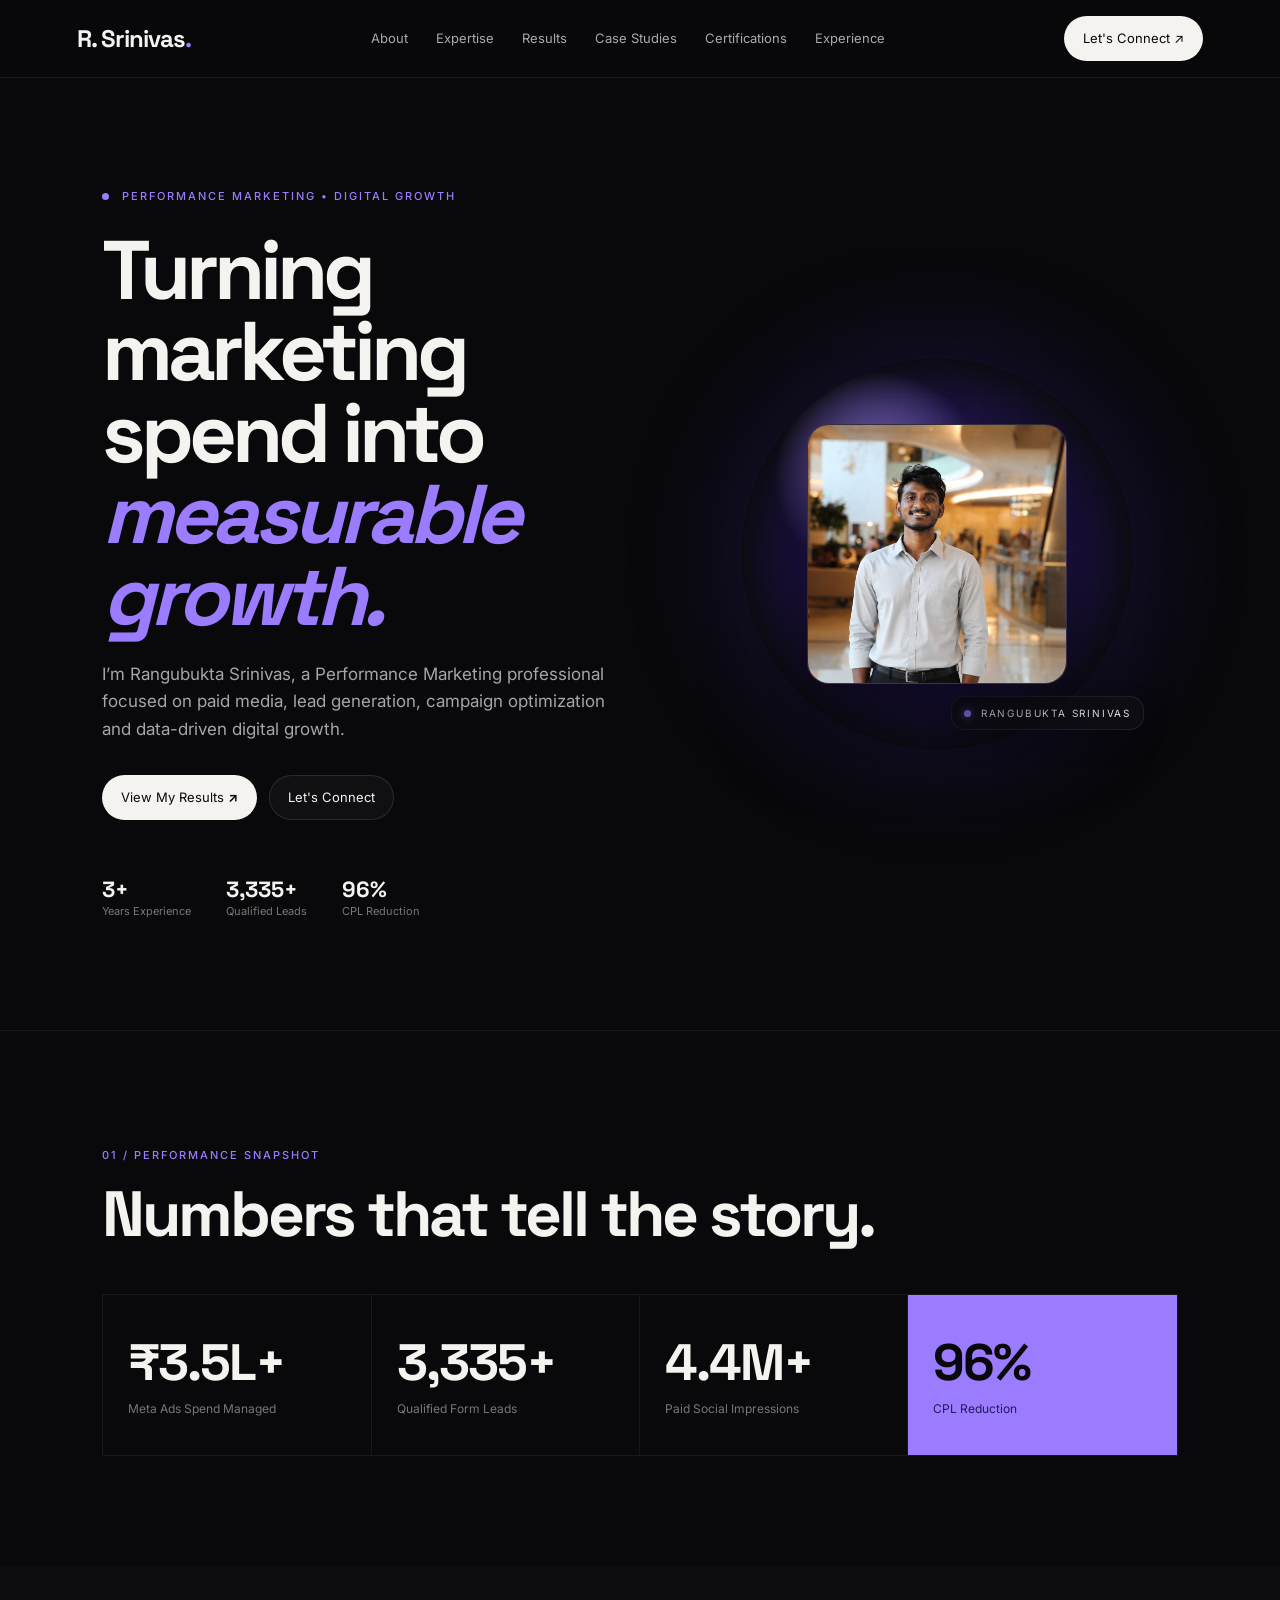
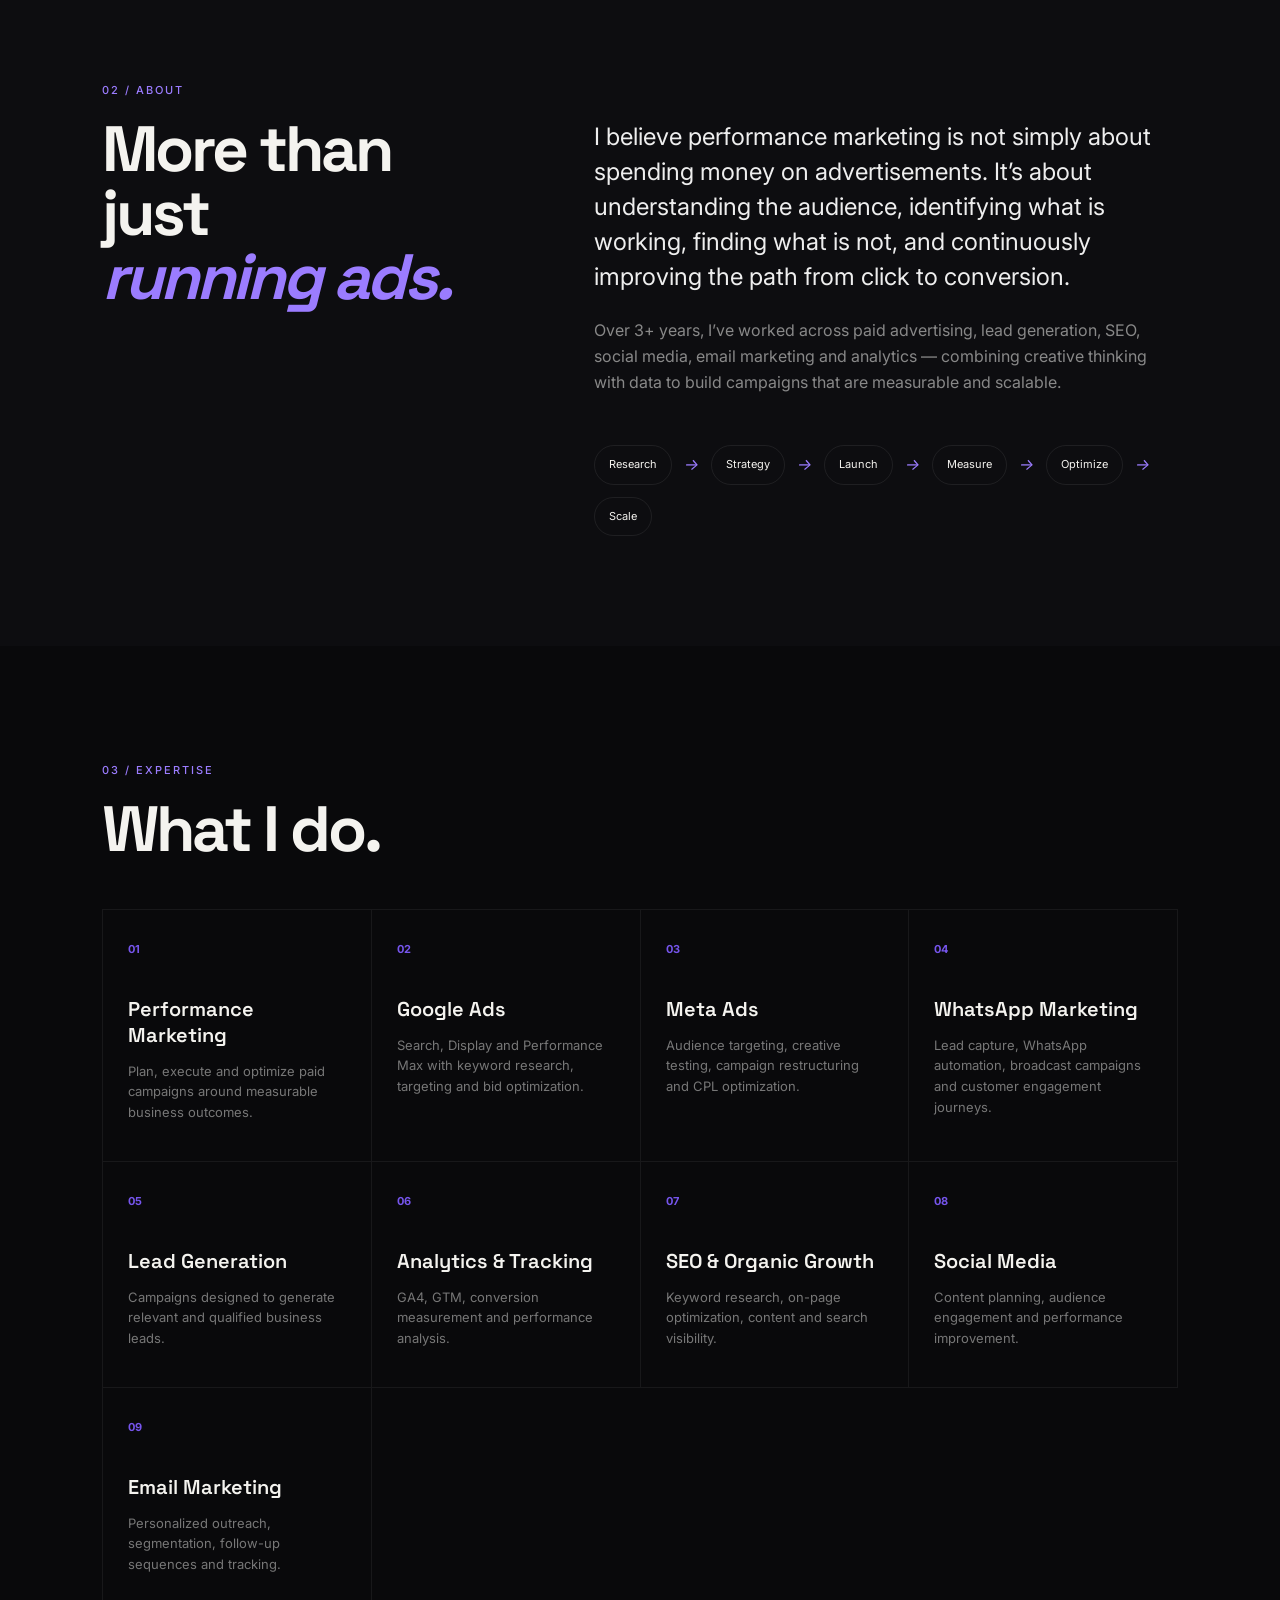
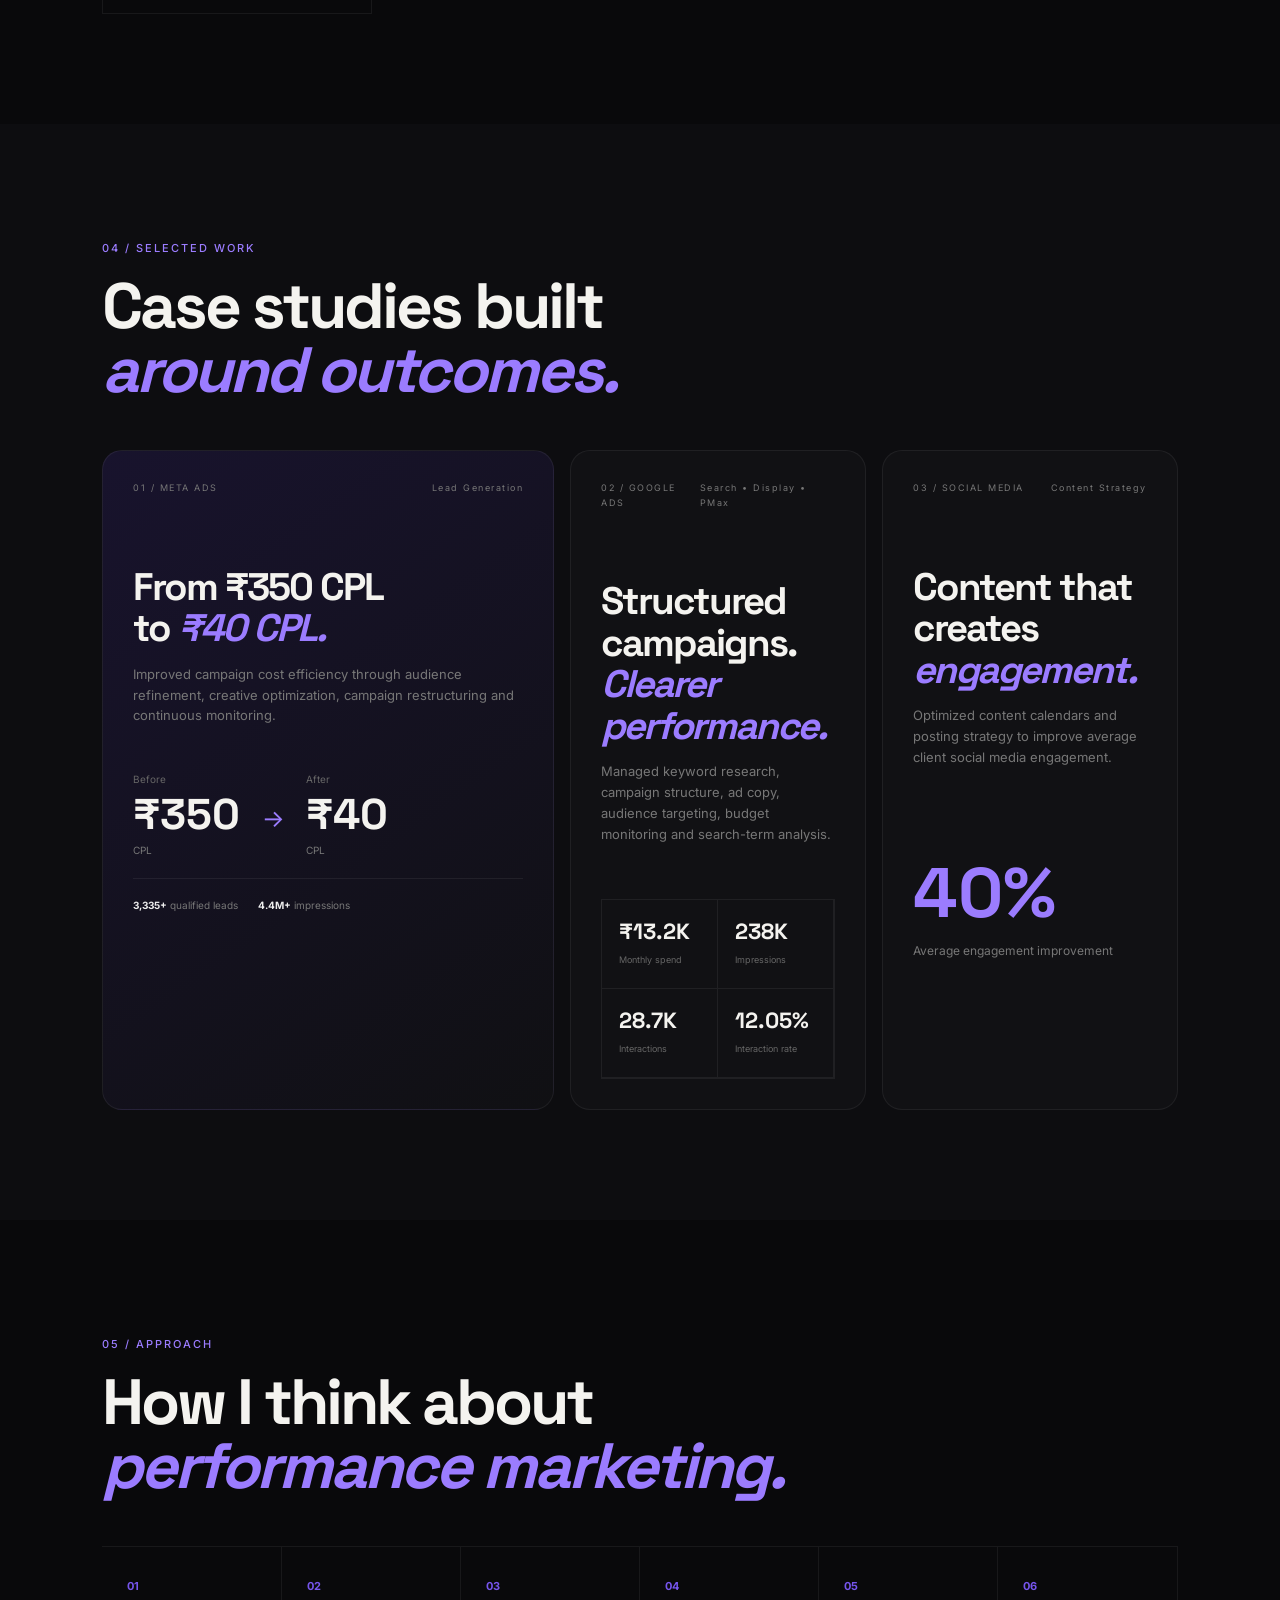
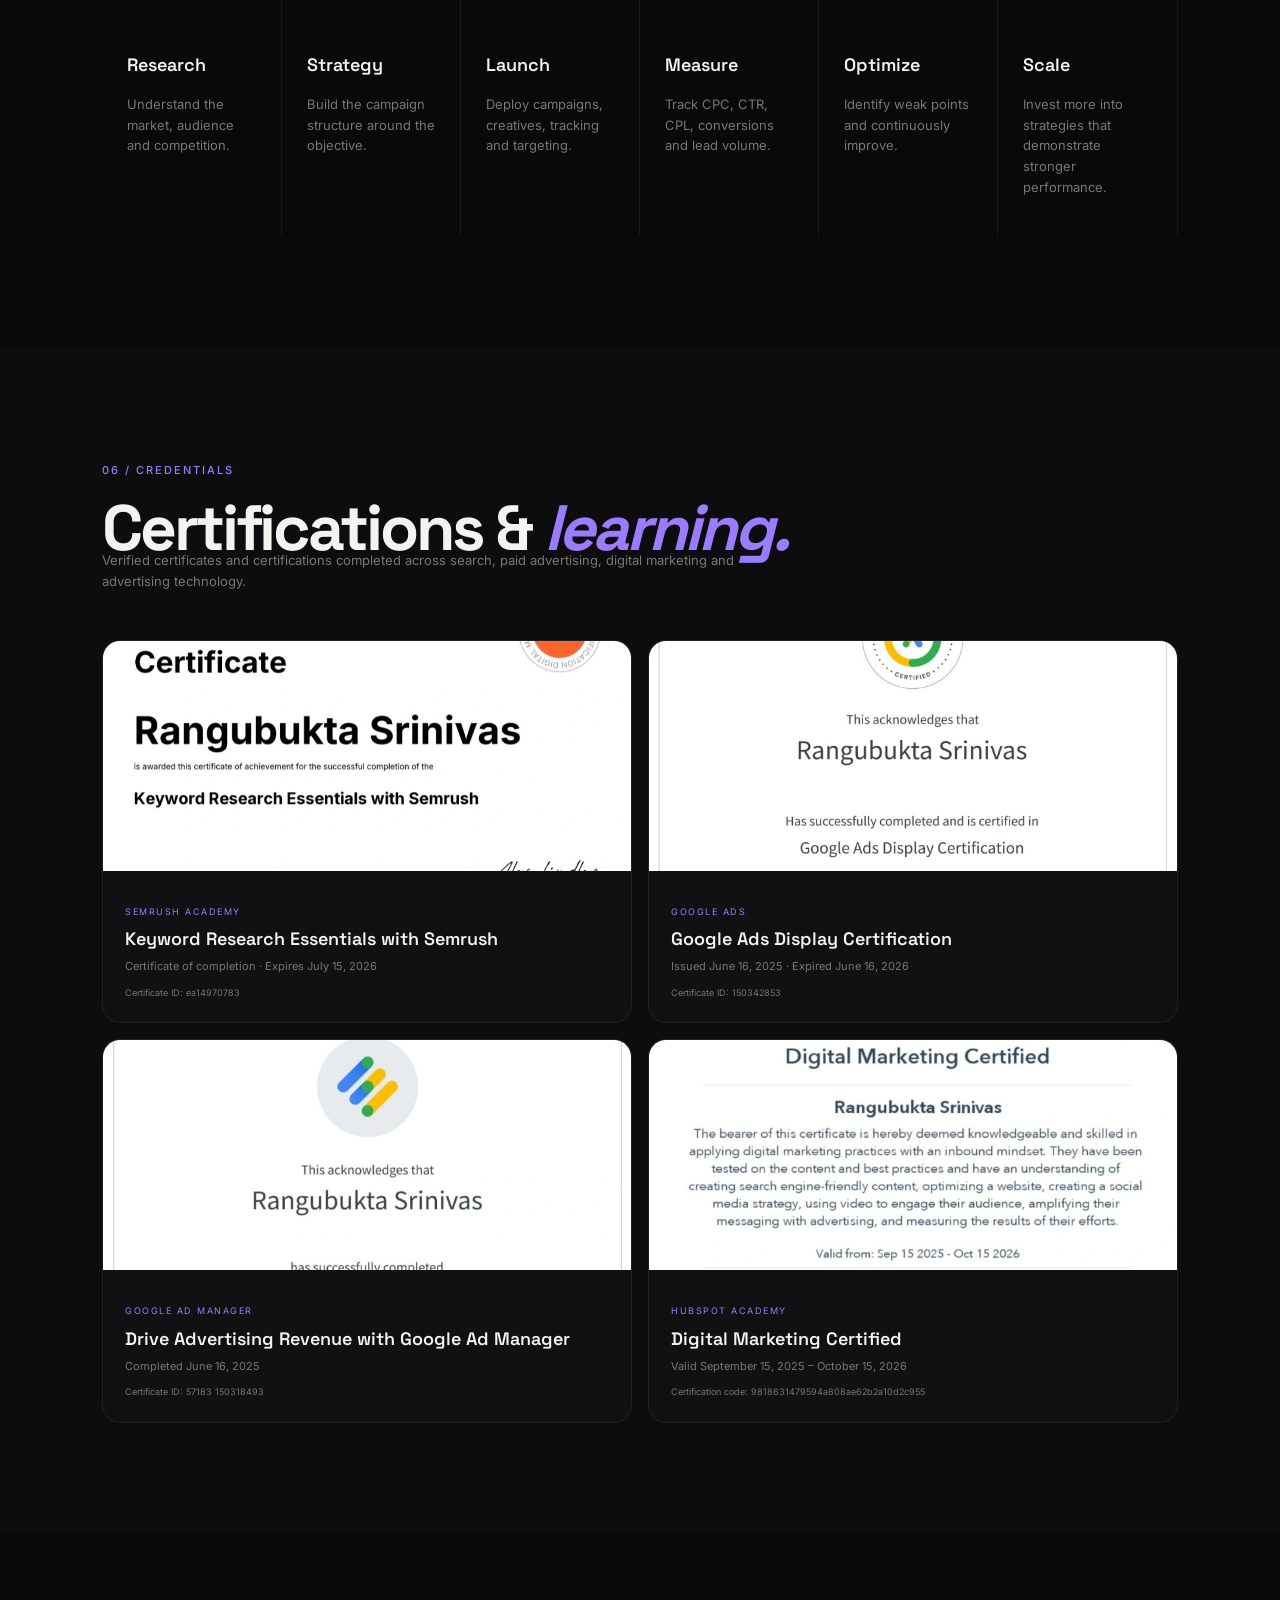
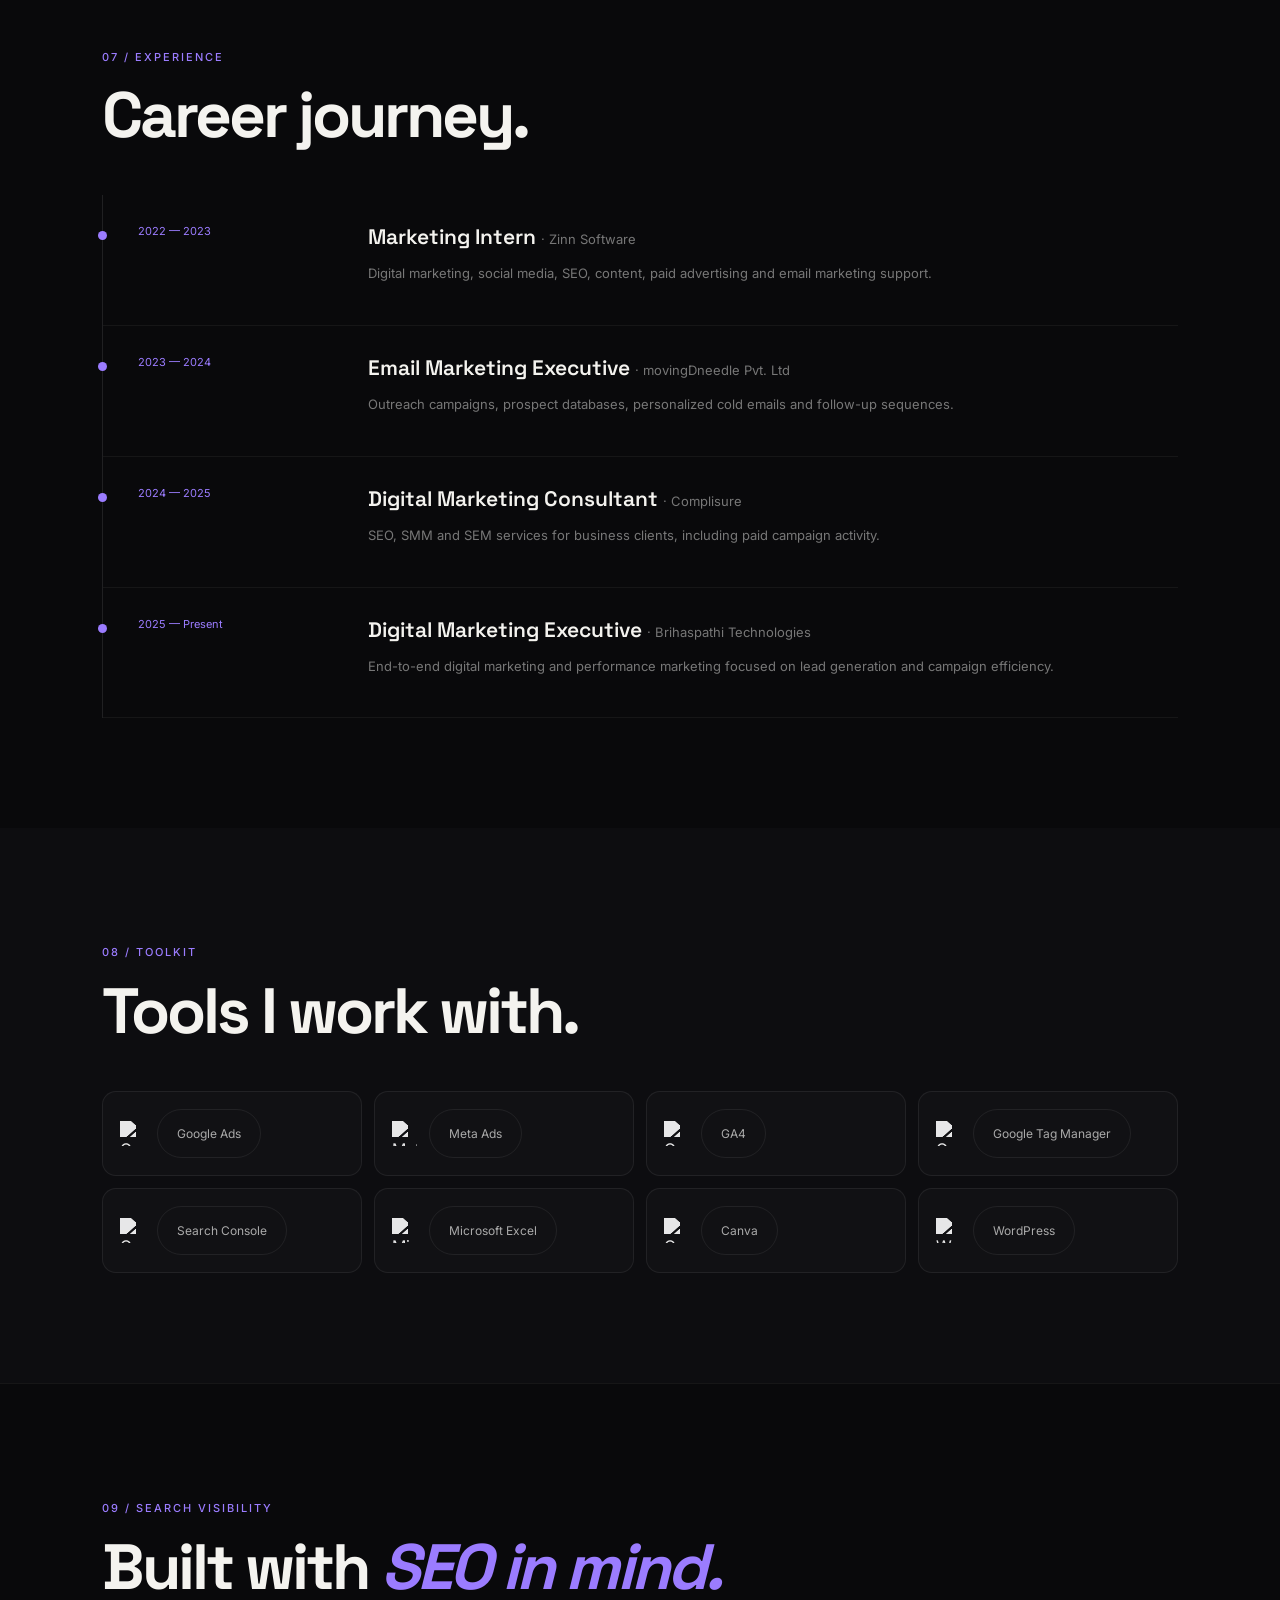
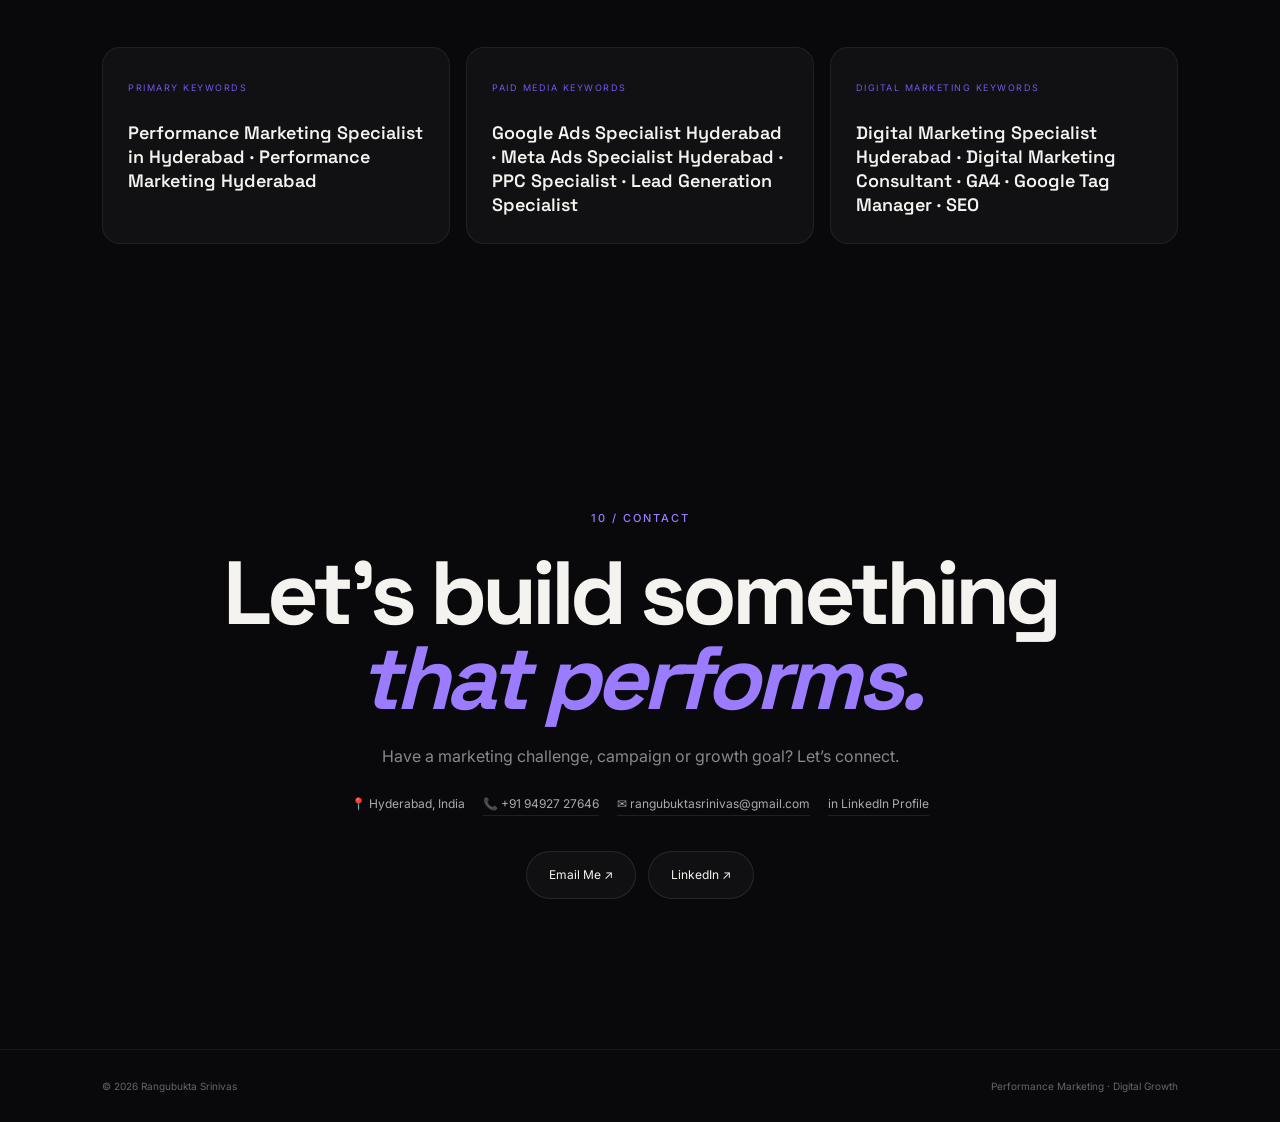
==== index.html @ 6af71709 "Add performance marketing portfolio" ====
<!DOCTYPE html>
<html lang="en">
<head>
<meta charset="UTF-8">
<meta name="viewport" content="width=device-width, initial-scale=1.0">
<title>Rangubukta Srinivas | Performance Marketing Specialist in Hyderabad</title>
<meta name="description" content="Rangubukta Srinivas is a Performance Marketing Specialist in Hyderabad with 3+ years of experience in Google Ads, Meta Ads, lead generation, PPC, campaign optimization, GA4, SEO and digital marketing.">
<meta name="keywords" content="Performance Marketing Specialist Hyderabad, Performance Marketing Hyderabad, Google Ads Specialist Hyderabad, Meta Ads Specialist Hyderabad, PPC Specialist Hyderabad, Digital Marketing Specialist Hyderabad, Lead Generation Specialist, Google Ads, Meta Ads, Performance Max, GA4, Google Tag Manager, SEO, Digital Marketing Consultant Hyderabad">
<meta name="author" content="Rangubukta Srinivas">
<meta name="robots" content="index, follow, max-image-preview:large">
<link rel="canonical" href="/">
<meta property="og:type" content="website">
<meta property="og:title" content="Rangubukta Srinivas | Performance Marketing Specialist">
<meta property="og:description" content="Performance Marketing portfolio focused on Google Ads, Meta Ads, lead generation, campaign optimization and measurable digital growth.">
<meta property="og:image" content="assets/profile.jpg">
<meta property="og:url" content="/">
<meta property="og:site_name" content="Rangubukta Srinivas">
<meta name="twitter:card" content="summary_large_image">
<meta name="twitter:title" content="Rangubukta Srinivas | Performance Marketing Specialist">
<meta name="twitter:description" content="Google Ads, Meta Ads, lead generation, PPC optimization and data-driven digital growth.">
<meta name="twitter:image" content="assets/profile.jpg">
<meta name="theme-color" content="#09090b">
<link rel="preconnect" href="https://fonts.googleapis.com">
<link rel="preconnect" href="https://fonts.gstatic.com" crossorigin>
<link href="https://fonts.googleapis.com/css2?family=Inter:wght@400;500;600;700;800&family=Space+Grotesk:wght@500;600;700&display=swap" rel="stylesheet">
<link rel="stylesheet" href="style.css">
<script type="application/ld+json">
{
  "@context":"https://schema.org",
  "@graph":[
    {
      "@type":"Person",
      "@id":"#person",
      "name":"Rangubukta Srinivas",
      "jobTitle":"Performance Marketing Specialist",
      "description":"Performance Marketing professional specializing in Google Ads, Meta Ads, paid media, lead generation, campaign optimization, analytics, SEO, social media and email marketing.",
      "image":"assets/profile.jpg",
      "email":"mailto:rangubuktasrinivas@gmail.com",
      "telephone":"+91-9492727646",
      "address":{
        "@type":"PostalAddress",
        "addressLocality":"Hyderabad",
        "addressRegion":"Telangana",
        "addressCountry":"IN"
      },
      "url":"/",
      "sameAs":["https://www.linkedin.com/in/srinivas-rangubukta-4a412b27b/"],
      "knowsAbout":[
        "Performance Marketing","Google Ads","Meta Ads","Paid Media","Lead Generation",
        "PPC","Campaign Optimization","Google Search Ads","Display Advertising",
        "Performance Max","Audience Targeting","Creative Testing","CPL Optimization",
        "Conversion Tracking","GA4","Google Tag Manager","SEO",
        "Social Media Marketing","Email Marketing","Digital Marketing"
      ],
      "hasCredential":[
        {
          "@type":"EducationalOccupationalCredential",
          "name":"Keyword Research Essentials with Semrush",
          "credentialCategory":"Certificate",
          "recognizedBy":{"@type":"Organization","name":"Semrush Academy"},
          "validThrough":"2026-07-15"
        },
        {
          "@type":"EducationalOccupationalCredential",
          "name":"Google Ads Display Certification",
          "credentialCategory":"Certification",
          "recognizedBy":{"@type":"Organization","name":"Google Ads"},
          "dateCreated":"2025-06-16",
          "validThrough":"2026-06-16"
        },
        {
          "@type":"EducationalOccupationalCredential",
          "name":"Drive Advertising Revenue with Google Ad Manager",
          "credentialCategory":"Certificate",
          "recognizedBy":{"@type":"Organization","name":"Google Ad Manager"},
          "dateCreated":"2025-06-16"
        },
        {
          "@type":"EducationalOccupationalCredential",
          "name":"Digital Marketing Certified",
          "credentialCategory":"Certification",
          "recognizedBy":{"@type":"Organization","name":"HubSpot Academy"},
          "validFrom":"2025-09-15",
          "validThrough":"2026-10-15"
        }
      ]
    },
    {
      "@type":"WebSite",
      "@id":"#website",
      "name":"Rangubukta Srinivas Portfolio",
      "url":"/",
      "about":{"@id":"#person"}
    },
    {
      "@type":"WebPage",
      "@id":"#webpage",
      "name":"Rangubukta Srinivas | Performance Marketing Specialist in Hyderabad",
      "url":"/",
      "about":{"@id":"#person"},
      "isPartOf":{"@id":"#website"},
      "description":"Portfolio of Rangubukta Srinivas, a Performance Marketing Specialist in Hyderabad."
    }
  ]
}
</script>
</head>
<body>
<header class="nav"><a class="logo" href="#home">R. Srinivas<span>.</span></a><nav><a href="#about">About</a><a href="#expertise">Expertise</a><a href="#results">Results</a><a href="#work">Case Studies</a><a href="#certifications">Certifications</a><a href="#experience">Experience</a></nav><a class="nav-cta" href="#contact">Let's Connect ↗</a><button class="menu" aria-label="Open menu">☰</button></header>
<main id="home">
<section class="hero section"><div class="hero-copy"><div class="eyebrow"><span></span> PERFORMANCE MARKETING • DIGITAL GROWTH</div><h1>Turning marketing spend into <em>measurable growth.</em></h1><p>I’m Rangubukta Srinivas, a Performance Marketing professional focused on paid media, lead generation, campaign optimization and data-driven digital growth.</p><div class="actions"><a class="btn primary" href="#results">View My Results <b>↗</b></a><a class="btn ghost" href="#contact">Let's Connect</a></div><div class="mini-proof"><div><strong>3+</strong><span>Years Experience</span></div><div><strong>3,335+</strong><span>Qualified Leads</span></div><div><strong>96%</strong><span>CPL Reduction</span></div></div></div><div class="hero-visual"><div class="orb"></div><div class="photo-wrap"><img src="assets/profile.jpg" alt="Rangubukta Srinivas, Performance Marketing Specialist in Hyderabad" onerror="this.style.display='none';document.querySelector('.photo-fallback').style.display='grid'"><div class="photo-fallback">RS</div></div><div class="hero-name">Rangubukta Srinivas</div><div class="grid-art"></div></div></section>
<section id="results" class="stats section"><div class="section-head"><span class="eyebrow">01 / PERFORMANCE SNAPSHOT</span><h2>Numbers that tell the story.</h2></div><div class="stats-grid"><article><strong>₹3.5L+</strong><span>Meta Ads Spend Managed</span></article><article><strong>3,335+</strong><span>Qualified Form Leads</span></article><article><strong>4.4M+</strong><span>Paid Social Impressions</span></article><article class="accent"><strong>96%</strong><span>CPL Reduction</span></article></div></section>
<section id="about" class="about section"><div class="section-head"><span class="eyebrow">02 / ABOUT</span><h2>More than just<br><em>running ads.</em></h2></div><div class="about-content"><p class="lead">I believe performance marketing is not simply about spending money on advertisements. It’s about understanding the audience, identifying what is working, finding what is not, and continuously improving the path from click to conversion.</p><p>Over 3+ years, I’ve worked across paid advertising, lead generation, SEO, social media, email marketing and analytics — combining creative thinking with data to build campaigns that are measurable and scalable.</p><div class="process"><span>Research</span><i>→</i><span>Strategy</span><i>→</i><span>Launch</span><i>→</i><span>Measure</span><i>→</i><span>Optimize</span><i>→</i><span>Scale</span></div></div></section>
<section id="expertise" class="expertise section"><div class="section-head"><span class="eyebrow">03 / EXPERTISE</span><h2>What I do.</h2></div><div class="services"><article><b>01</b><h3>Performance Marketing</h3><p>Plan, execute and optimize paid campaigns around measurable business outcomes.</p></article><article><b>02</b><h3>Google Ads</h3><p>Search, Display and Performance Max with keyword research, targeting and bid optimization.</p></article><article><b>03</b><h3>Meta Ads</h3><p>Audience targeting, creative testing, campaign restructuring and CPL optimization.</p></article><article><b>04</b><h3>WhatsApp Marketing</h3><p>Lead capture, WhatsApp automation, broadcast campaigns and customer engagement journeys.</p></article><article><b>05</b><h3>Lead Generation</h3><p>Campaigns designed to generate relevant and qualified business leads.</p></article><article><b>06</b><h3>Analytics & Tracking</h3><p>GA4, GTM, conversion measurement and performance analysis.</p></article><article><b>07</b><h3>SEO & Organic Growth</h3><p>Keyword research, on-page optimization, content and search visibility.</p></article><article><b>08</b><h3>Social Media</h3><p>Content planning, audience engagement and performance improvement.</p></article><article><b>09</b><h3>Email Marketing</h3><p>Personalized outreach, segmentation, follow-up sequences and tracking.</p></article></div></section>
<section id="work" class="work section"><div class="section-head"><span class="eyebrow">04 / SELECTED WORK</span><h2>Case studies built<br><em>around outcomes.</em></h2></div><div class="case-grid"><article class="case featured"><div class="case-top"><span>01 / META ADS</span><span>Lead Generation</span></div><h3>From ₹350 CPL<br>to <em>₹40 CPL.</em></h3><p>Improved campaign cost efficiency through audience refinement, creative optimization, campaign restructuring and continuous monitoring.</p><div class="before-after"><div><small>Before</small><strong>₹350</strong><span>CPL</span></div><div class="arrow">→</div><div><small>After</small><strong>₹40</strong><span>CPL</span></div></div><div class="case-metrics"><span><b>3,335+</b> qualified leads</span><span><b>4.4M+</b> impressions</span></div></article><article class="case"><div class="case-top"><span>02 / GOOGLE ADS</span><span>Search • Display • PMax</span></div><h3>Structured campaigns.<br><em>Clearer performance.</em></h3><p>Managed keyword research, campaign structure, ad copy, audience targeting, budget monitoring and search-term analysis.</p><div class="metric-list"><div><strong>₹13.2K</strong><span>Monthly spend</span></div><div><strong>238K</strong><span>Impressions</span></div><div><strong>28.7K</strong><span>Interactions</span></div><div><strong>12.05%</strong><span>Interaction rate</span></div></div></article><article class="case"><div class="case-top"><span>03 / SOCIAL MEDIA</span><span>Content Strategy</span></div><h3>Content that creates<br><em>engagement.</em></h3><p>Optimized content calendars and posting strategy to improve average client social media engagement.</p><div class="big-result"><strong>40%</strong><span>Average engagement improvement</span></div></article></div></section>
<section class="approach section"><div class="section-head"><span class="eyebrow">05 / APPROACH</span><h2>How I think about<br><em>performance marketing.</em></h2></div><div class="steps"><article><b>01</b><h3>Research</h3><p>Understand the market, audience and competition.</p></article><article><b>02</b><h3>Strategy</h3><p>Build the campaign structure around the objective.</p></article><article><b>03</b><h3>Launch</h3><p>Deploy campaigns, creatives, tracking and targeting.</p></article><article><b>04</b><h3>Measure</h3><p>Track CPC, CTR, CPL, conversions and lead volume.</p></article><article><b>05</b><h3>Optimize</h3><p>Identify weak points and continuously improve.</p></article><article><b>06</b><h3>Scale</h3><p>Invest more into strategies that demonstrate stronger performance.</p></article></div></section>
<section id="certifications" class="certifications section">
<div class="section-head">
<span class="eyebrow">06 / CREDENTIALS</span>
<h2>Certifications & <em>learning.</em></h2>
<p class="section-note">Verified certificates and certifications completed across search, paid advertising, digital marketing and advertising technology.</p>
</div>
<div class="cert-grid cert-gallery">
<article class="cert-card">
<img class="cert-image" src="assets/semrush-keyword-research.jpg" alt="Semrush Academy Certificate - Keyword Research Essentials with Semrush">
<div class="cert-body">
<span class="cert-brand">Semrush Academy</span>
<h3>Keyword Research Essentials with Semrush</h3>
<p>Certificate of completion · Expires July 15, 2026</p>
<span class="cert-id">Certificate ID: ea14970783</span>
</div>
</article>
<article class="cert-card">
<img class="cert-image" src="assets/google-ads-display.jpg" alt="Google Ads Display Certification certificate">
<div class="cert-body">
<span class="cert-brand">Google Ads</span>
<h3>Google Ads Display Certification</h3>
<p>Issued June 16, 2025 · Expired June 16, 2026</p>
<span class="cert-id">Certificate ID: 150342853</span>
</div>
</article>
<article class="cert-card">
<img class="cert-image" src="assets/google-ad-manager.jpg" alt="Google Ad Manager certificate - Drive Advertising Revenue">
<div class="cert-body">
<span class="cert-brand">Google Ad Manager</span>
<h3>Drive Advertising Revenue with Google Ad Manager</h3>
<p>Completed June 16, 2025</p>
<span class="cert-id">Certificate ID: 57183 150318493</span>
</div>
</article>
<article class="cert-card">
<img class="cert-image" src="assets/hubspot-digital-marketing.jpg" alt="HubSpot Academy Digital Marketing Certified certificate">
<div class="cert-body">
<span class="cert-brand">HubSpot Academy</span>
<h3>Digital Marketing Certified</h3>
<p>Valid September 15, 2025 – October 15, 2026</p>
<span class="cert-id">Certification code: 9818631479594a808ae62b2a10d2c955</span>
</div>
</article>
</div>
</section>
<section id="experience" class="experience section"><div class="section-head"><span class="eyebrow">07 / EXPERIENCE</span><h2>Career journey.</h2></div><div class="timeline"><article><span>2022 — 2023</span><div><h3>Marketing Intern <small>· Zinn Software</small></h3><p>Digital marketing, social media, SEO, content, paid advertising and email marketing support.</p></div></article><article><span>2023 — 2024</span><div><h3>Email Marketing Executive <small>· movingDneedle Pvt. Ltd</small></h3><p>Outreach campaigns, prospect databases, personalized cold emails and follow-up sequences.</p></div></article><article><span>2024 — 2025</span><div><h3>Digital Marketing Consultant <small>· Complisure</small></h3><p>SEO, SMM and SEM services for business clients, including paid campaign activity.</p></div></article><article><span>2025 — Present</span><div><h3>Digital Marketing Executive <small>· Brihaspathi Technologies</small></h3><p>End-to-end digital marketing and performance marketing focused on lead generation and campaign efficiency.</p></div></article></div></section>
<section class="tools section"><div class="section-head"><span class="eyebrow">08 / TOOLKIT</span><h2>Tools I work with.</h2></div><div class="tool-cloud"><div class="tool"><img src="https://cdn.simpleicons.org/googleads" alt="Google Ads logo"><span>Google Ads</span></div><div class="tool"><img src="https://cdn.simpleicons.org/meta" alt="Meta logo"><span>Meta Ads</span></div><div class="tool"><img src="https://cdn.simpleicons.org/googleanalytics" alt="Google Analytics logo"><span>GA4</span></div><div class="tool"><img src="https://cdn.simpleicons.org/googletagmanager" alt="Google Tag Manager logo"><span>Google Tag Manager</span></div><div class="tool"><img src="https://cdn.simpleicons.org/googlesearchconsole" alt="Google Search Console logo"><span>Search Console</span></div><div class="tool"><img src="https://cdn.simpleicons.org/microsoft" alt="Microsoft logo"><span>Microsoft Excel</span></div><div class="tool"><img src="https://cdn.simpleicons.org/canva" alt="Canva logo"><span>Canva</span></div><div class="tool"><img src="https://cdn.simpleicons.org/wordpress" alt="WordPress logo"><span>WordPress</span></div></div></section>
<section class="seo section">
<div class="section-head">
<span class="eyebrow">09 / SEARCH VISIBILITY</span>
<h2>Built with <em>SEO in mind.</em></h2>
</div>
<div class="seo-grid">
<article><span>PRIMARY KEYWORDS</span><h3>Performance Marketing Specialist in Hyderabad · Performance Marketing Hyderabad</h3></article>
<article><span>PAID MEDIA KEYWORDS</span><h3>Google Ads Specialist Hyderabad · Meta Ads Specialist Hyderabad · PPC Specialist · Lead Generation Specialist</h3></article>
<article><span>DIGITAL MARKETING KEYWORDS</span><h3>Digital Marketing Specialist Hyderabad · Digital Marketing Consultant · GA4 · Google Tag Manager · SEO</h3></article>
</div>
</section>
<section id="contact" class="contact section"><div class="contact-inner"><span class="eyebrow">10 / CONTACT</span><h2>Let's build something<br><em>that performs.</em></h2><p>Have a marketing challenge, campaign or growth goal? Let’s connect.</p><div class="contact-details"><span>📍 Hyderabad, India</span><a href="tel:+919492727646">📞 +91 94927 27646</a><a href="mailto:rangubuktasrinivas@gmail.com">✉ rangubuktasrinivas@gmail.com</a><a href="https://www.linkedin.com/in/srinivas-rangubukta-4a412b27b/" target="_blank" rel="noopener">in LinkedIn Profile</a></div><div class="contact-links"><a href="mailto:rangubuktasrinivas@gmail.com">Email Me ↗</a><a href="https://www.linkedin.com/in/srinivas-rangubukta-4a412b27b/" target="_blank" rel="noopener">LinkedIn ↗</a></div></div></section>
</main><footer><span>© 2026 Rangubukta Srinivas</span><span>Performance Marketing · Digital Growth</span></footer><script src="script.js"></script></body></html>
---- style.css ----
*{box-sizing:border-box}html{scroll-behavior:smooth}body{margin:0;background:#09090b;color:#f4f3ef;font-family:Inter,sans-serif;line-height:1.6}a{color:inherit;text-decoration:none}.nav{height:78px;display:flex;align-items:center;justify-content:space-between;padding:0 6vw;border-bottom:1px solid #ffffff12;position:sticky;top:0;z-index:20;background:#09090bdd;backdrop-filter:blur(18px)}.logo{font:700 24px 'Space Grotesk';letter-spacing:-1px}.logo span,.eyebrow,.contact em,h1 em,h2 em,h3 em{color:#9b7cff}.nav nav{display:flex;gap:28px;font-size:13px;color:#aaa}.nav nav a:hover{color:#fff}.nav-cta,.btn{border:1px solid #ffffff1c;border-radius:100px;padding:11px 18px;font-size:13px}.nav-cta{background:#f4f3ef;color:#09090b}.menu{display:none;background:none;border:0;color:white;font-size:20px}.section{padding:110px 8vw}.hero{min-height:calc(100vh - 78px);display:grid;grid-template-columns:1.05fr .95fr;gap:5vw;align-items:center}.eyebrow{font-size:11px;font-weight:500;letter-spacing:2px}.eyebrow span{display:inline-block;width:7px;height:7px;border-radius:50%;background:#9b7cff;margin-right:8px}.hero h1{font:700 clamp(50px,6.5vw,94px)/.98 'Space Grotesk';letter-spacing:-5px;margin:24px 0}.hero p{max-width:640px;color:#a5a5ab;font-size:17px}.actions{display:flex;gap:12px;margin:32px 0}.btn.primary{background:#f4f3ef;color:#09090b}.btn.ghost{background:#ffffff08}.mini-proof{display:flex;gap:35px;margin-top:55px}.mini-proof div{display:grid}.mini-proof strong{font:700 22px 'Space Grotesk'}.mini-proof span{font-size:11px;color:#777}.hero-visual{min-height:550px;position:relative;display:grid;place-items:center}.orb{width:390px;height:390px;border-radius:50%;background:radial-gradient(circle at 35% 30%,#a890ff,transparent 28%),radial-gradient(circle,#5d39d4 0,#241657 45%,#0c0b10 72%);filter:blur(.2px);box-shadow:0 0 120px #633cff35}.hero-name{position:absolute;right:7%;bottom:18%;display:flex;align-items:center;gap:10px;padding:8px 12px;border-radius:14px;background:rgba(17,17,20,.7);border:1px solid rgba(255,255,255,.08);font-size:10px;letter-spacing:1.8px;text-transform:uppercase;color:#efefef;white-space:nowrap;box-shadow:0 10px 28px rgba(0,0,0,.18)}.hero-name::before{content:'';display:inline-block;width:7px;height:7px;border-radius:50%;background:#9b7cff;box-shadow:0 0 10px rgba(155,124,255,.8)}.grid-art{position:absolute;inset:8% 3%;background-image:linear-gradient(#ffffff0a 1px,transparent 1px),linear-gradient(90deg,#ffffff0a 1px,transparent 1px);background-size:38px 38px;mask-image:radial-gradient(circle,#000,transparent 68%)}.stats{border-top:1px solid #ffffff0d}.section-head{margin-bottom:48px}.section-head h2{font:700 clamp(38px,5vw,68px)/1 'Space Grotesk';letter-spacing:-3px;margin:15px 0}.stats-grid{display:grid;grid-template-columns:repeat(4,1fr);border:1px solid #ffffff10}.stats-grid article{padding:35px 25px;border-right:1px solid #ffffff10}.stats-grid article:last-child{border:0}.stats-grid strong{display:block;font:700 clamp(34px,4vw,55px) 'Space Grotesk';letter-spacing:-2px}.stats-grid span{font-size:12px;color:#777}.stats-grid .accent{background:#9b7cff;color:#09090b}.stats-grid .accent span{color:#241957}.about{display:grid;grid-template-columns:.8fr 1.2fr;gap:8vw;background:#0d0d10}.about-content{padding-top:20px}.lead{font-size:24px;line-height:1.45;color:#eee}.about-content>p:not(.lead){color:#888;max-width:750px}.process{margin-top:50px;display:flex;flex-wrap:wrap;gap:12px;align-items:center}.process span{padding:10px 14px;border:1px solid #ffffff13;border-radius:100px;font-size:11px}.process i{color:#9b7cff}.services{display:grid;grid-template-columns:repeat(4,1fr);border-top:1px solid #ffffff10;border-left:1px solid #ffffff10}.services article{min-height:220px;padding:25px;border-right:1px solid #ffffff10;border-bottom:1px solid #ffffff10;transition:.3s}.services article:hover{background:#101015;transform:translateY(-3px)}.services b,.steps b{color:#7655ed;font-size:11px}.services h3{font:600 20px 'Space Grotesk';margin:35px 0 10px}.services p,.case p,.steps p,.timeline p{color:#777;font-size:13px}.work{background:#0d0d10}.case-grid{display:grid;grid-template-columns:1.3fr .85fr .85fr;gap:16px}.case{padding:30px;border:1px solid #ffffff10;border-radius:20px;background:#111114;min-height:460px}.case.featured{background:linear-gradient(145deg,#18132d,#101013)}.case-top{display:flex;justify-content:space-between;color:#777;font-size:9px;letter-spacing:1.5px}.case h3{font:700 clamp(28px,3vw,45px)/1.08 'Space Grotesk';letter-spacing:-2px;margin:70px 0 15px}.before-after{display:flex;align-items:end;gap:22px;margin:45px 0 20px}.before-after div:not(.arrow){display:grid}.before-after small{color:#666;font-size:10px}.before-after strong{font:700 43px 'Space Grotesk'}.before-after span{font-size:10px;color:#777}.before-after .arrow{font-size:24px;color:#9b7cff;padding-bottom:20px}.case-metrics{display:flex;gap:20px;border-top:1px solid #ffffff10;padding-top:18px;font-size:10px;color:#777}.case-metrics b{color:#eee}.metric-list{display:grid;grid-template-columns:1fr 1fr;margin-top:55px;border:1px solid #ffffff10}.metric-list div{padding:17px;border-right:1px solid #ffffff10;border-bottom:1px solid #ffffff10}.metric-list strong{display:block;font:700 22px 'Space Grotesk'}.metric-list span{font-size:9px;color:#666}.big-result{margin-top:80px}.big-result strong{font:700 70px 'Space Grotesk';color:#9b7cff;display:block}.big-result span{color:#777;font-size:12px}.steps{display:grid;grid-template-columns:repeat(6,1fr);border-top:1px solid #ffffff10}.steps article{padding:25px;border-right:1px solid #ffffff10}.steps h3{font:600 18px 'Space Grotesk';margin-top:55px}.timeline{border-left:1px solid #ffffff18}.timeline article{display:grid;grid-template-columns:180px 1fr;gap:50px;padding:28px 0 28px 35px;border-bottom:1px solid #ffffff0d;position:relative}.timeline article:before{content:'';position:absolute;left:-5px;top:36px;width:9px;height:9px;border-radius:50%;background:#9b7cff}.timeline article>span{font-size:11px;color:#9b7cff}.timeline h3{font:600 21px 'Space Grotesk';margin:0}.timeline h3 small{color:#777;font:400 13px Inter}.tools{background:#0d0d10}.tool-cloud{display:flex;flex-wrap:wrap;gap:10px}.tool-cloud span{padding:14px 19px;border:1px solid #ffffff12;border-radius:100px;color:#aaa;font-size:12px}.contact{padding:150px 8vw;text-align:center}.contact-inner{max-width:850px;margin:auto}.contact h2{font:700 clamp(48px,7vw,92px)/.95 'Space Grotesk';letter-spacing:-5px;margin:22px 0}.contact p{color:#888}.contact-links{display:flex;justify-content:center;gap:12px;margin-top:35px}.contact-links a{padding:13px 22px;border-radius:100px;border:1px solid #ffffff18;background:#ffffff08;font-size:12px}footer{padding:28px 8vw;border-top:1px solid #ffffff0d;display:flex;justify-content:space-between;color:#666;font-size:10px}
@media(max-width:900px){.nav nav,.nav-cta{display:none}.menu{display:block}.hero{grid-template-columns:1fr}.hero-visual{min-height:450px}.services{grid-template-columns:repeat(2,1fr)}.stats-grid{grid-template-columns:repeat(2,1fr)}.stats-grid article:nth-child(2){border-right:0}.case-grid{grid-template-columns:1fr}.steps{grid-template-columns:repeat(2,1fr)}.about{grid-template-columns:1fr;gap:20px}.timeline article{grid-template-columns:110px 1fr;gap:20px}}
@media(max-width:560px){.section{padding:80px 6vw}.hero h1{font-size:48px;letter-spacing:-3px}.hero-visual{min-height:390px}.orb{width:280px;height:280px}.profile-card{top:8%;left:0}.spend{right:0}.cpl{left:0;bottom:10%}.mini-proof{gap:18px}.services,.stats-grid,.steps{grid-template-columns:1fr}.services article{min-height:180px}.stats-grid article{border-right:0;border-bottom:1px solid #ffffff10}.timeline article{grid-template-columns:1fr}.contact h2{font-size:48px;letter-spacing:-3px}footer{flex-direction:column;gap:8px}}
.photo-wrap{position:absolute;z-index:3;left:50%;top:50%;transform:translate(-50%,-50%);width:260px;height:260px;overflow:hidden;border-radius:22px;border:1px solid #ffffff20;background:linear-gradient(145deg,#211742,#0e0d12);box-shadow:0 30px 90px #000b}.photo-wrap img{width:100%;height:100%;object-fit:cover;object-position:center;display:block}.photo-fallback{display:none;width:100%;height:100%;place-items:center;font:800 70px 'Space Grotesk';color:#fff;background:linear-gradient(145deg,#a991ff,#5938ce)}.photo-fallback{font-size:52px}.certifications{background:#0d0d10}.section-note{max-width:700px;color:#777;font-size:13px;margin-top:-25px}.cert-grid{display:grid;grid-template-columns:repeat(3,1fr);gap:16px}.cert-card{display:flex;gap:18px;padding:25px;border:1px solid #ffffff10;border-radius:18px;background:#111114}.cert-icon{width:44px;height:44px;flex:none;border-radius:12px;display:grid;place-items:center;background:#9b7cff;color:#09090b;font-weight:800}.cert-card h3{margin:0 0 6px;font:600 18px 'Space Grotesk'}.cert-card p,.cert-card span{color:#777;font-size:11px}.cert-card span{display:block;margin-top:12px}.tool-cloud{display:grid;grid-template-columns:repeat(4,1fr);gap:12px}.tool{display:flex;align-items:center;gap:12px;padding:17px;border:1px solid #ffffff12;border-radius:14px;background:#111114}.tool img{width:25px;height:25px;filter:brightness(0) invert(1);opacity:.9}.tool span{font-size:12px;color:#aaa}.seo{border-top:1px solid #ffffff0d}.seo-grid{display:grid;grid-template-columns:repeat(3,1fr);gap:16px}.seo-grid article{padding:25px;border:1px solid #ffffff10;border-radius:18px;background:#111114}.seo-grid span{font-size:9px;letter-spacing:1.5px;color:#7655ed}.seo-grid h3{font:600 18px/1.35 'Space Grotesk';margin:22px 0 0}.contact-details{display:flex;justify-content:center;flex-wrap:wrap;gap:18px;margin-top:25px;color:#aaa;font-size:12px}.contact-details a:hover{color:#fff}@media(max-width:900px){.cert-grid,.seo-grid{grid-template-columns:1fr}.tool-cloud{grid-template-columns:repeat(2,1fr)}}@media(max-width:560px){.tool-cloud{grid-template-columns:1fr}.photo-wrap{width:190px;height:245px}.contact-details{flex-direction:column;align-items:center}}

.cert-grid{grid-template-columns:repeat(2,1fr)}
.cert-card{display:block;overflow:hidden;padding:0}
.cert-image{width:100%;height:230px;object-fit:cover;object-position:center;display:block;background:#fff}
.cert-body{padding:22px}
.cert-brand{display:block;color:#9b7cff!important;font-size:9px!important;letter-spacing:1.5px;text-transform:uppercase}
.cert-body h3{margin:8px 0 8px!important}
.cert-body p{margin:0}
.cert-id{margin-top:10px!important;font-size:9px!important;word-break:break-word}
.cert-card:hover{transform:translateY(-4px);border-color:#9b7cff44}
.contact-details a{border-bottom:1px solid #ffffff18;padding-bottom:2px}
@media(max-width:900px){.cert-grid{grid-template-columns:1fr}}

@media(max-width:900px){
  .nav nav.mobile-open{
    display:flex;
    position:absolute;
    top:78px;
    left:0;
    right:0;
    padding:20px 6vw;
    background:#09090b;
    flex-direction:column;
    border-bottom:1px solid #ffffff12;
  }
}
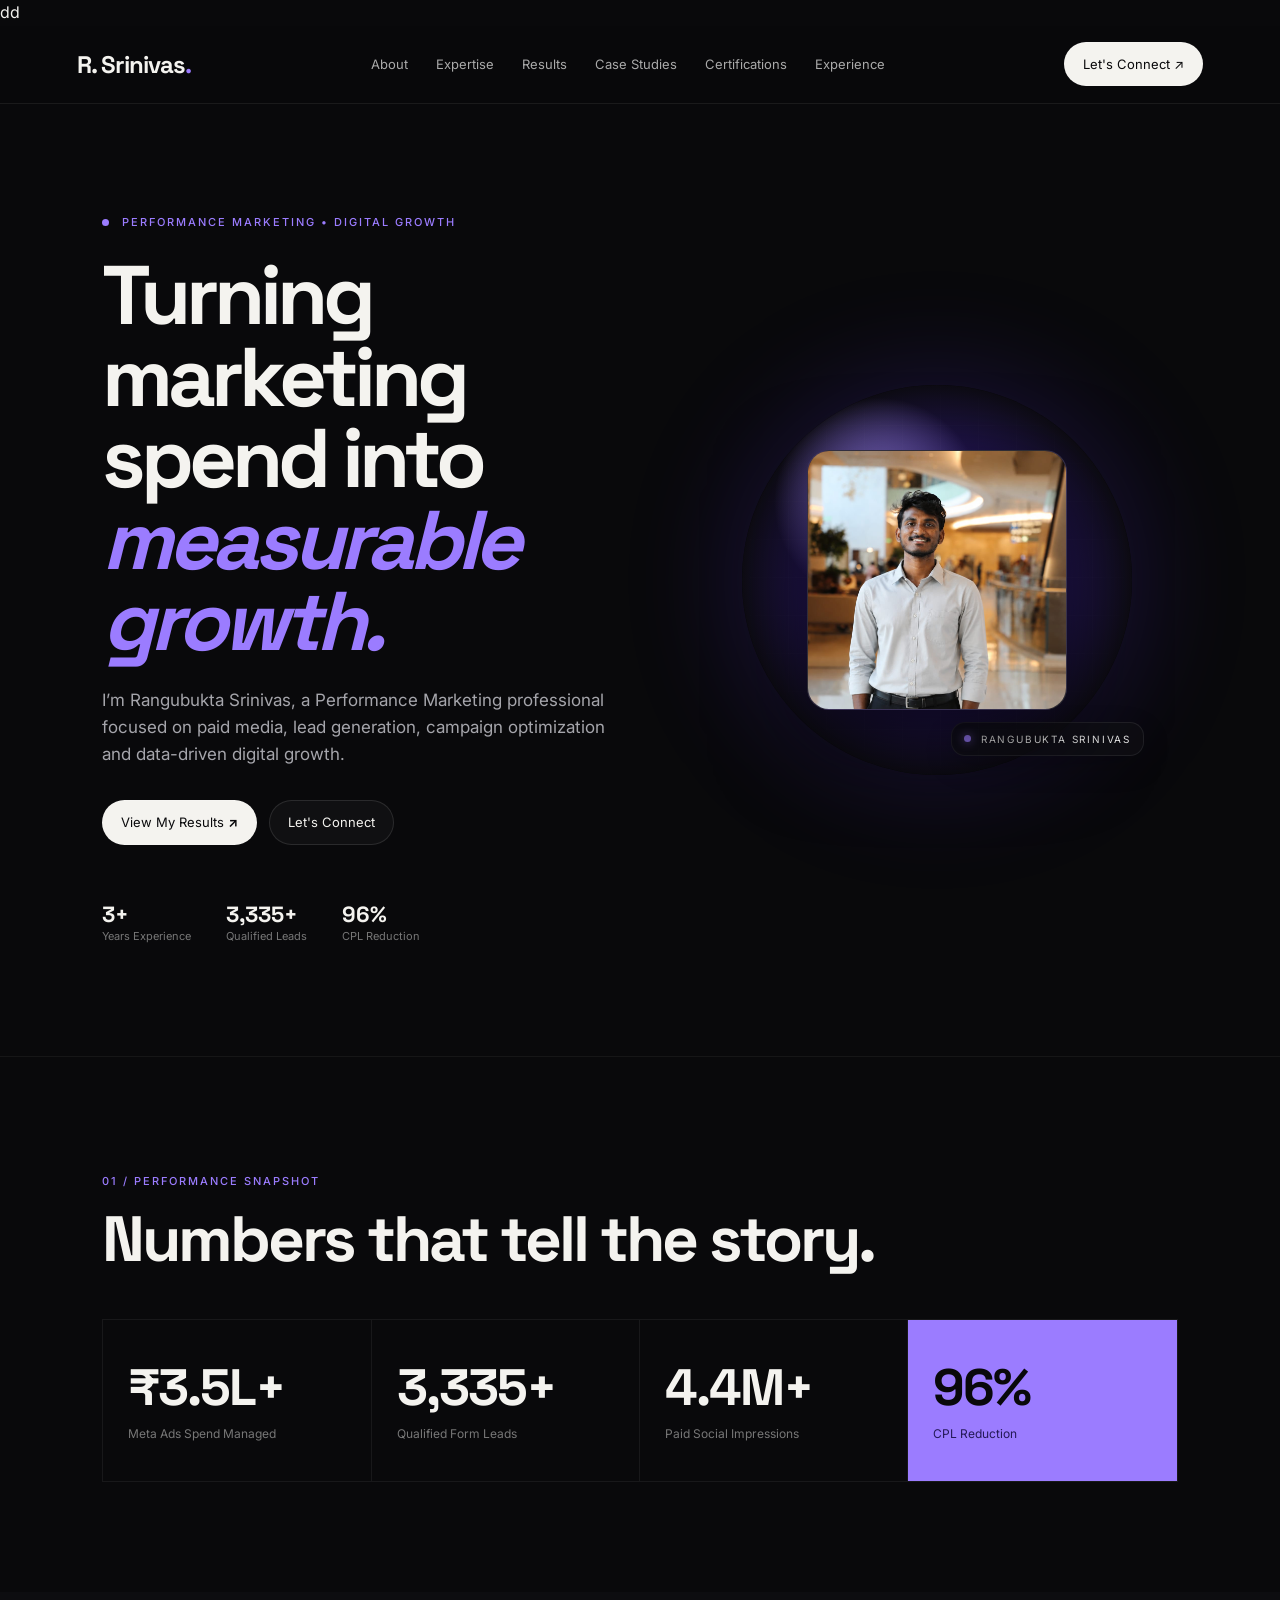
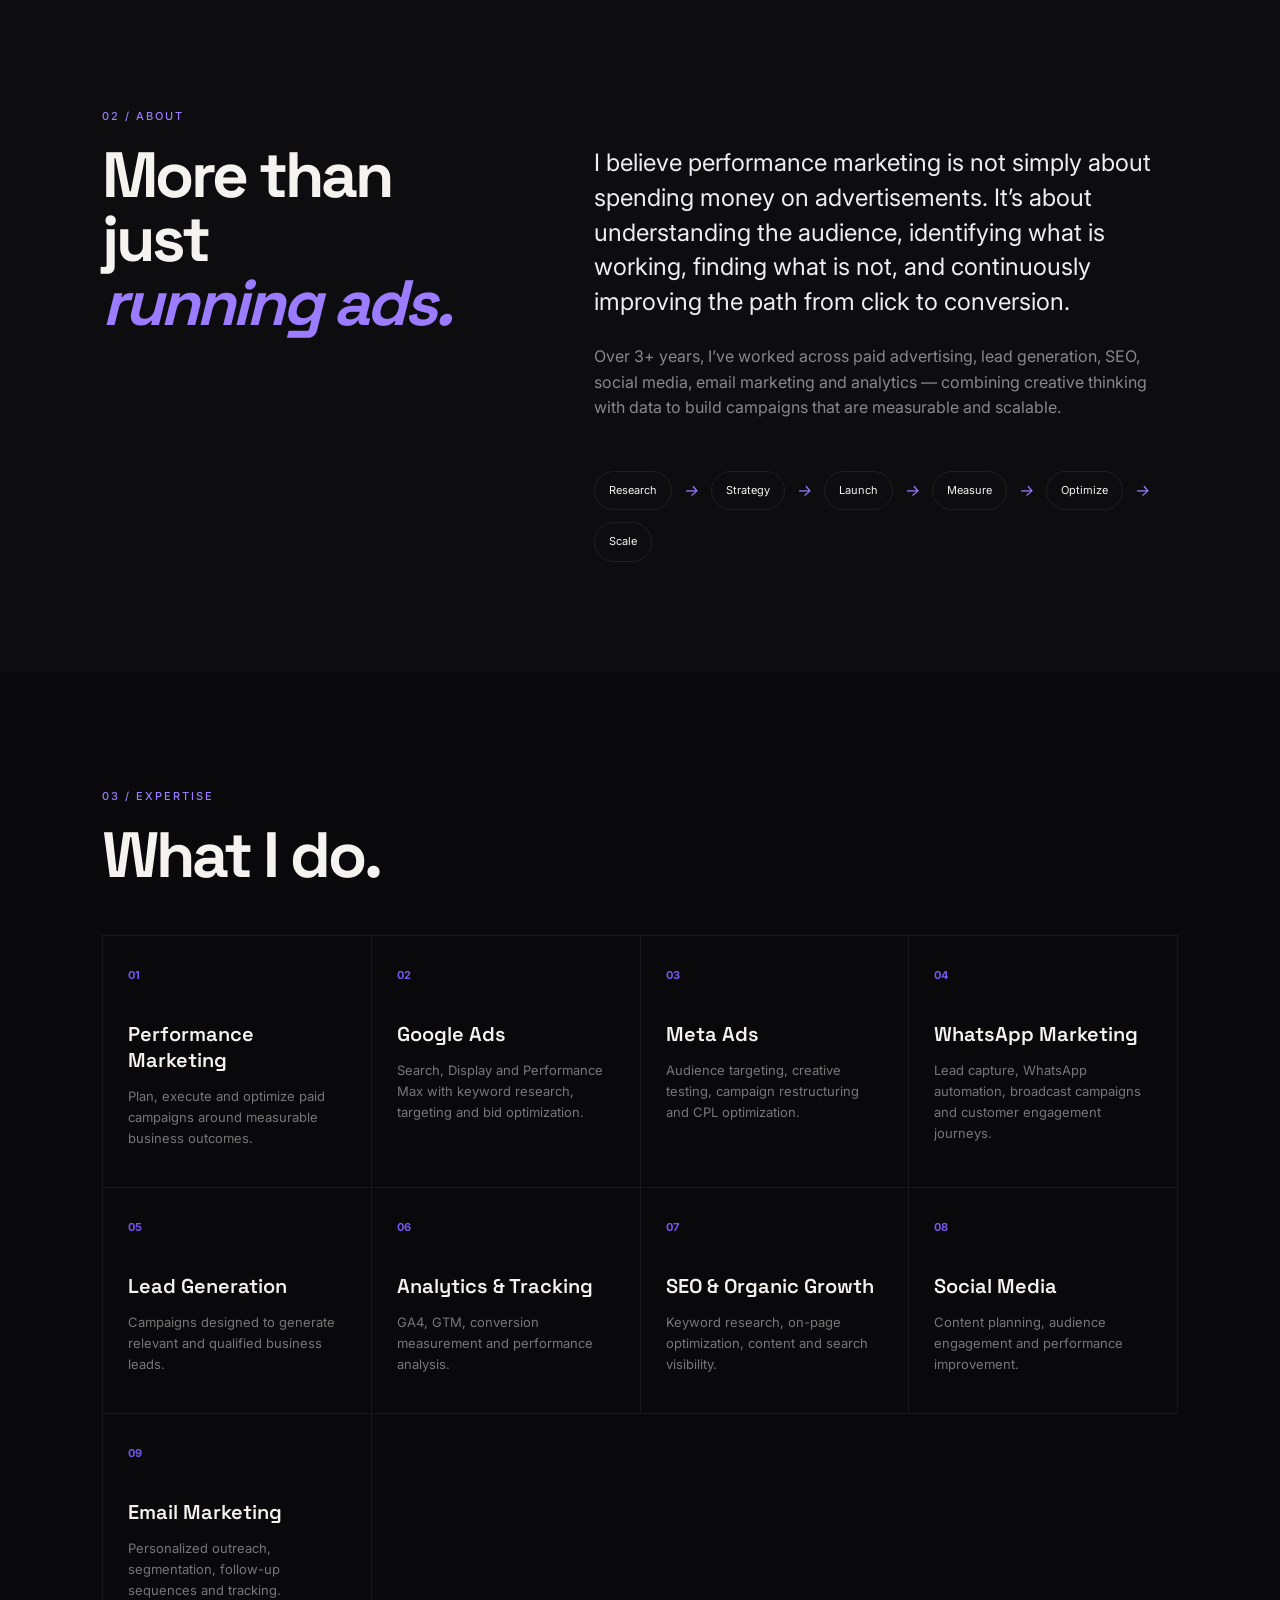
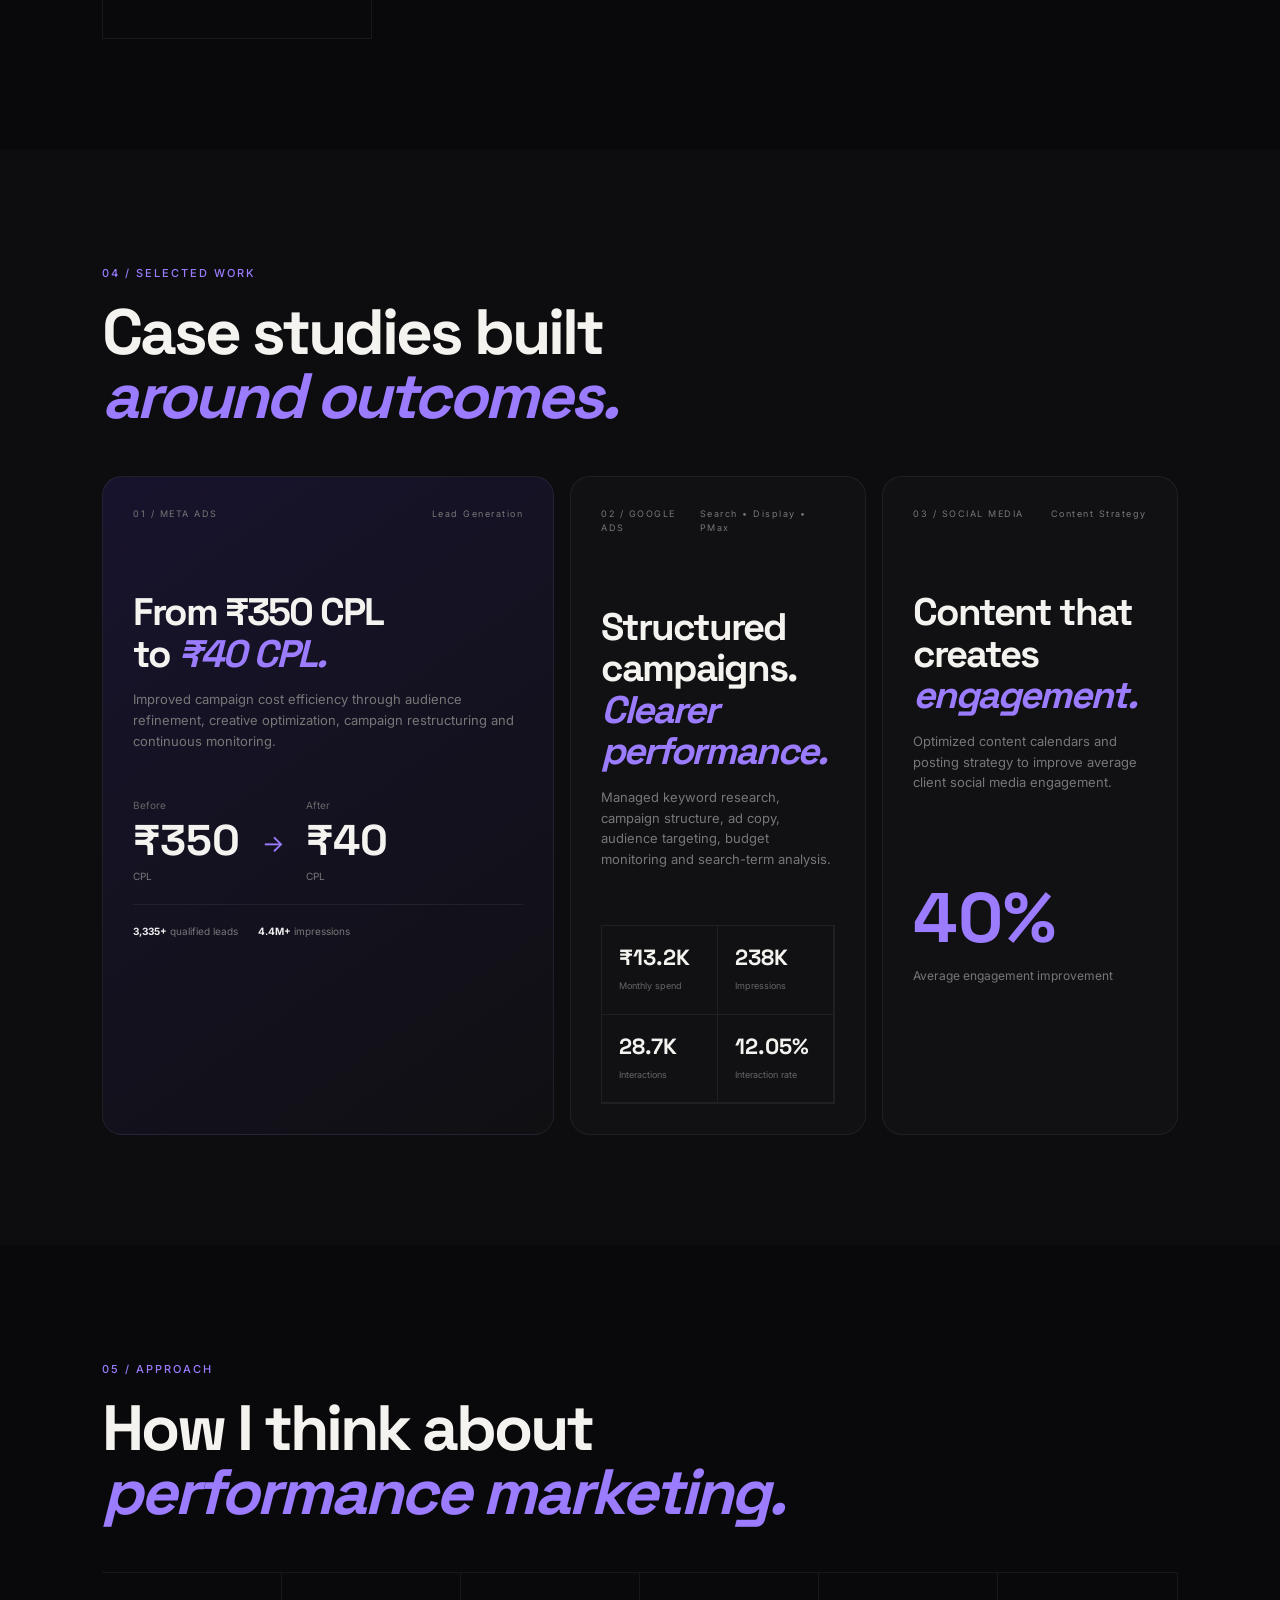
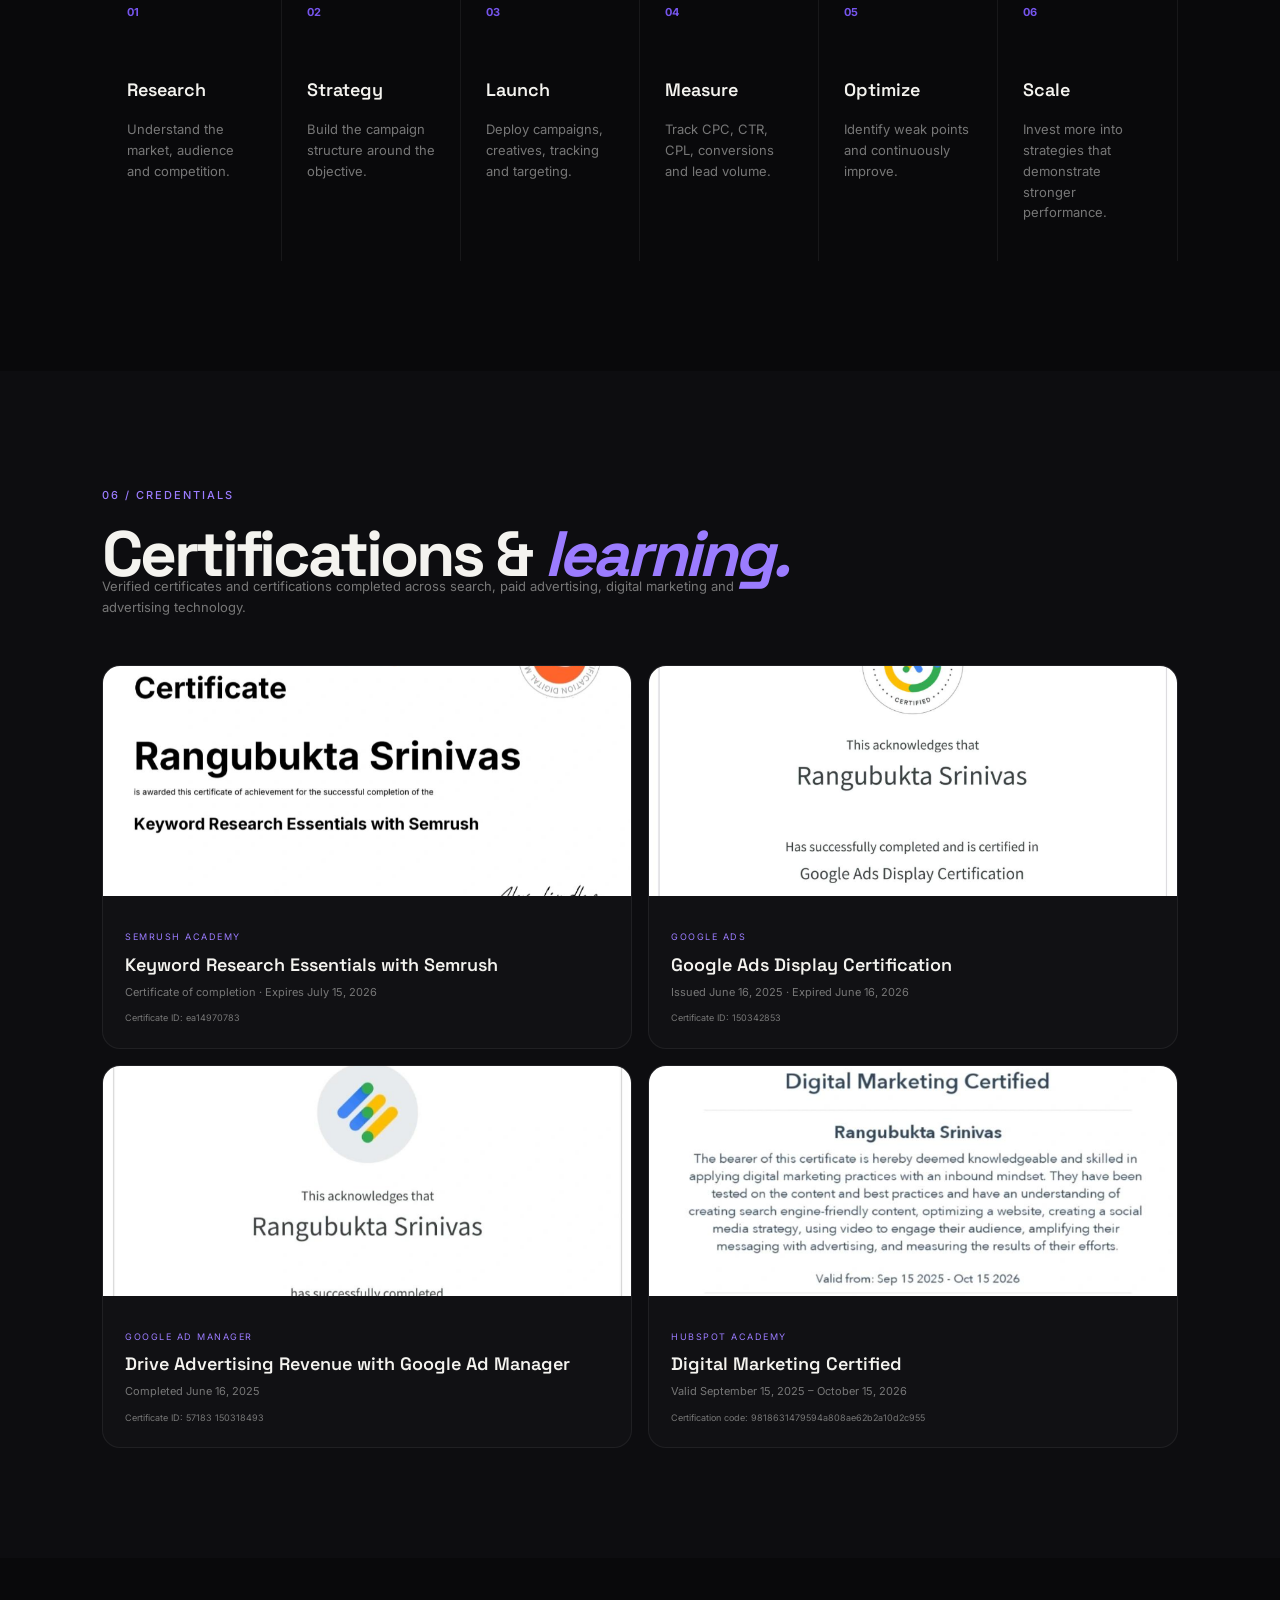
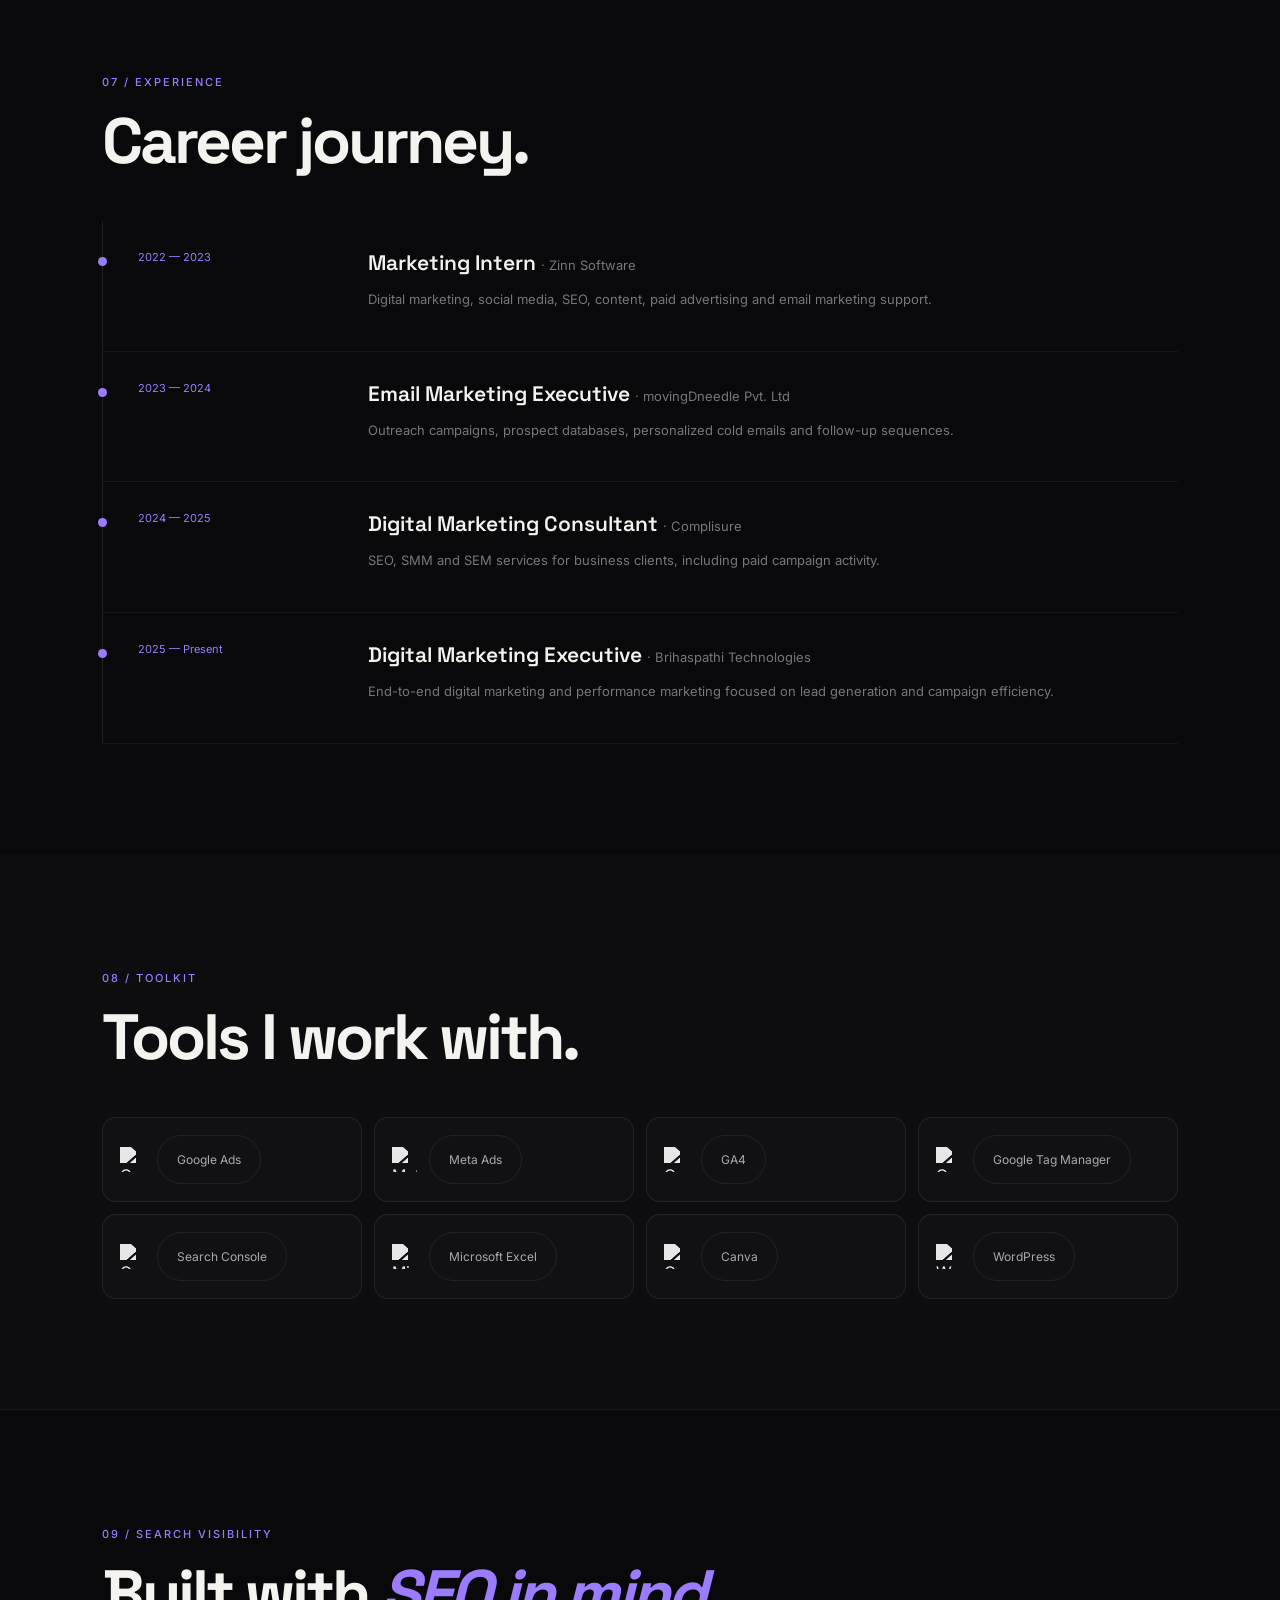
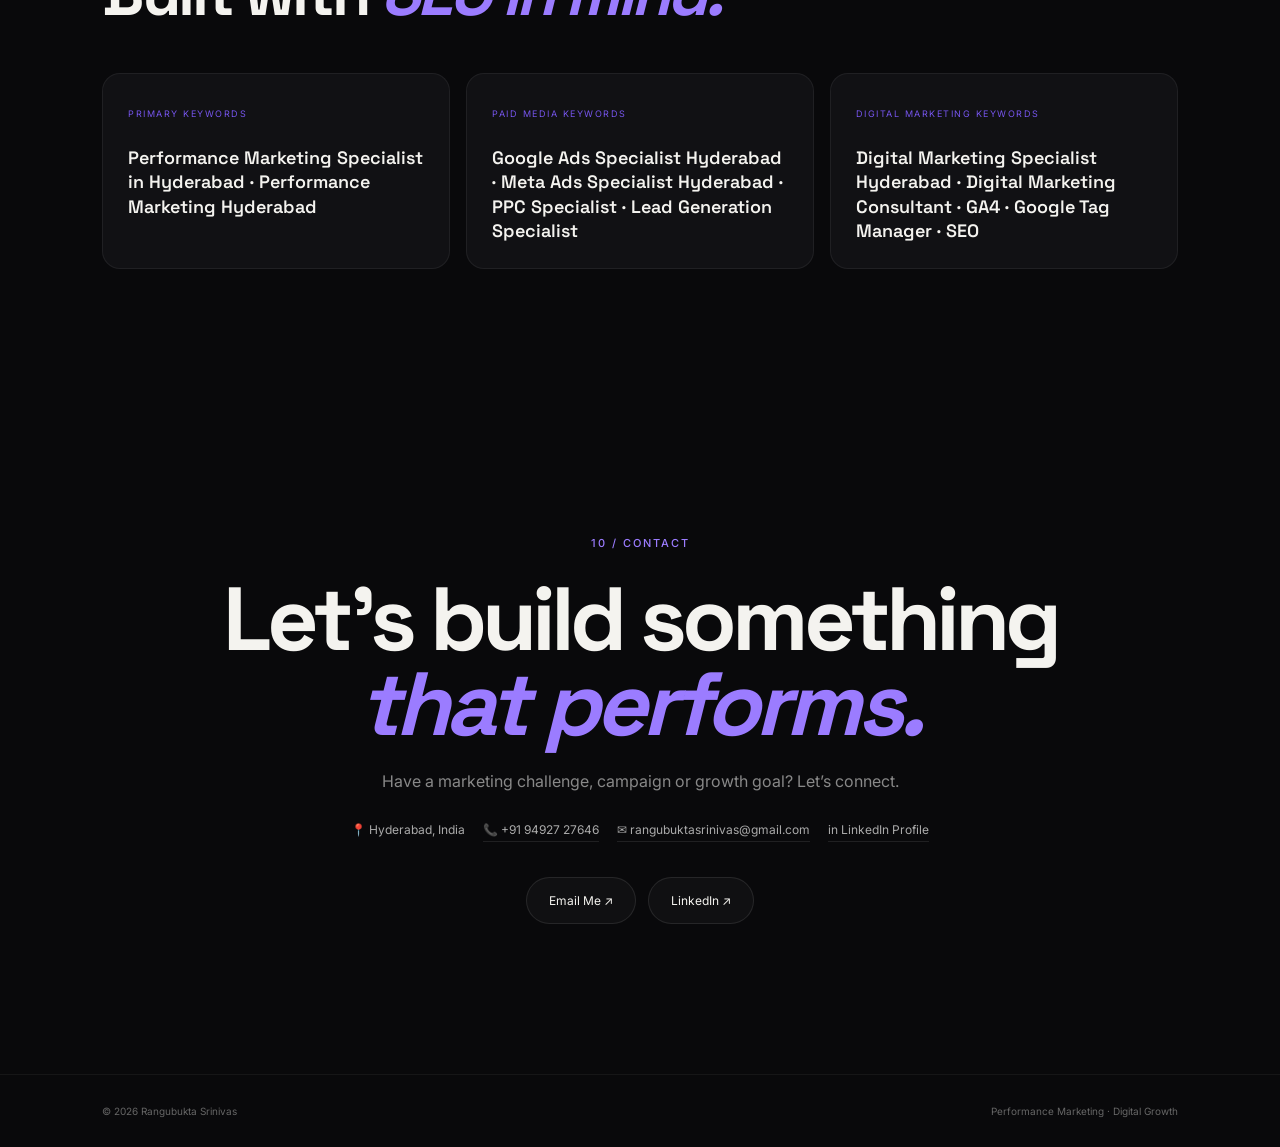
==== commit 6b9a8f66: "upadted" ====
--- a/index.html
+++ b/index.html
@@ -1,8 +1,11 @@
 <!DOCTYPE html>
+  
 <html lang="en">
+
 <head>
 <meta charset="UTF-8">
 <meta name="viewport" content="width=device-width, initial-scale=1.0">
+dd
 <title>Rangubukta Srinivas | Performance Marketing Specialist in Hyderabad</title>
 <meta name="description" content="Rangubukta Srinivas is a Performance Marketing Specialist in Hyderabad with 3+ years of experience in Google Ads, Meta Ads, lead generation, PPC, campaign optimization, GA4, SEO and digital marketing.">
 <meta name="keywords" content="Performance Marketing Specialist Hyderabad, Performance Marketing Hyderabad, Google Ads Specialist Hyderabad, Meta Ads Specialist Hyderabad, PPC Specialist Hyderabad, Digital Marketing Specialist Hyderabad, Lead Generation Specialist, Google Ads, Meta Ads, Performance Max, GA4, Google Tag Manager, SEO, Digital Marketing Consultant Hyderabad">
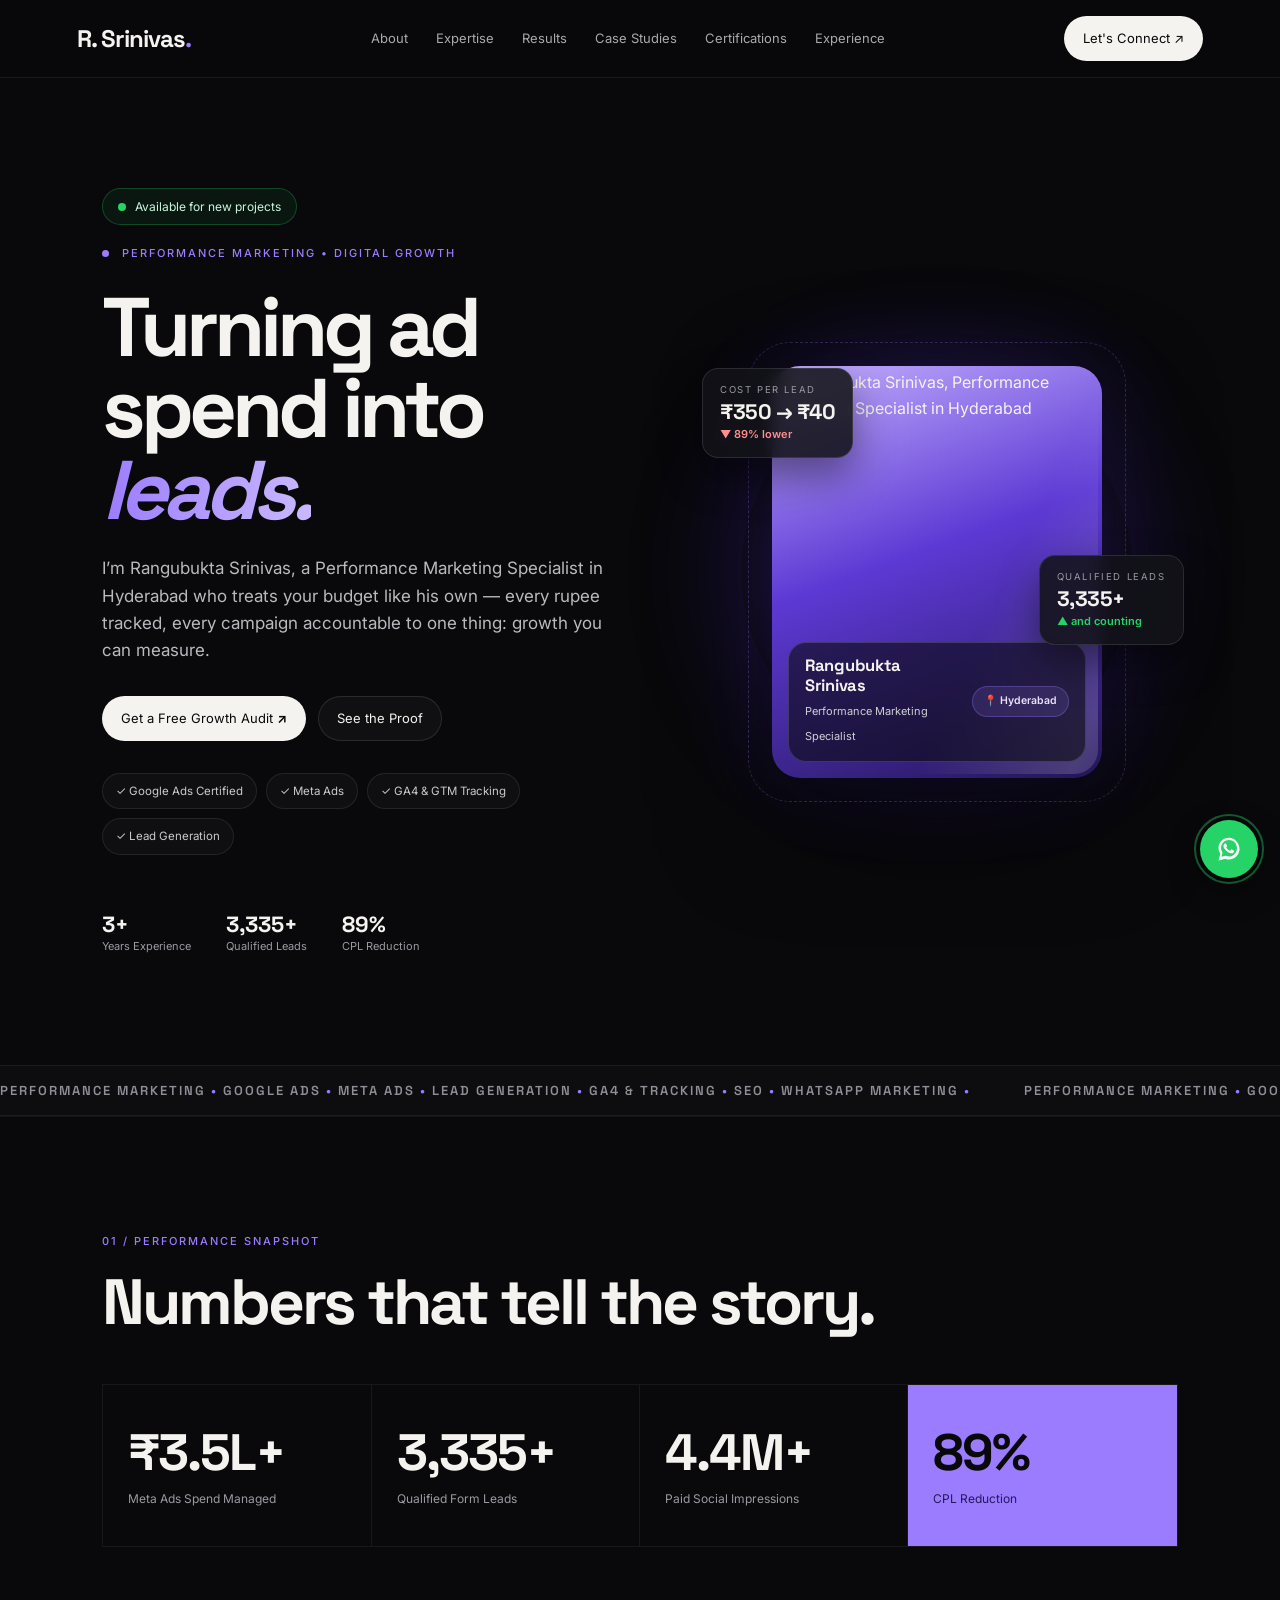
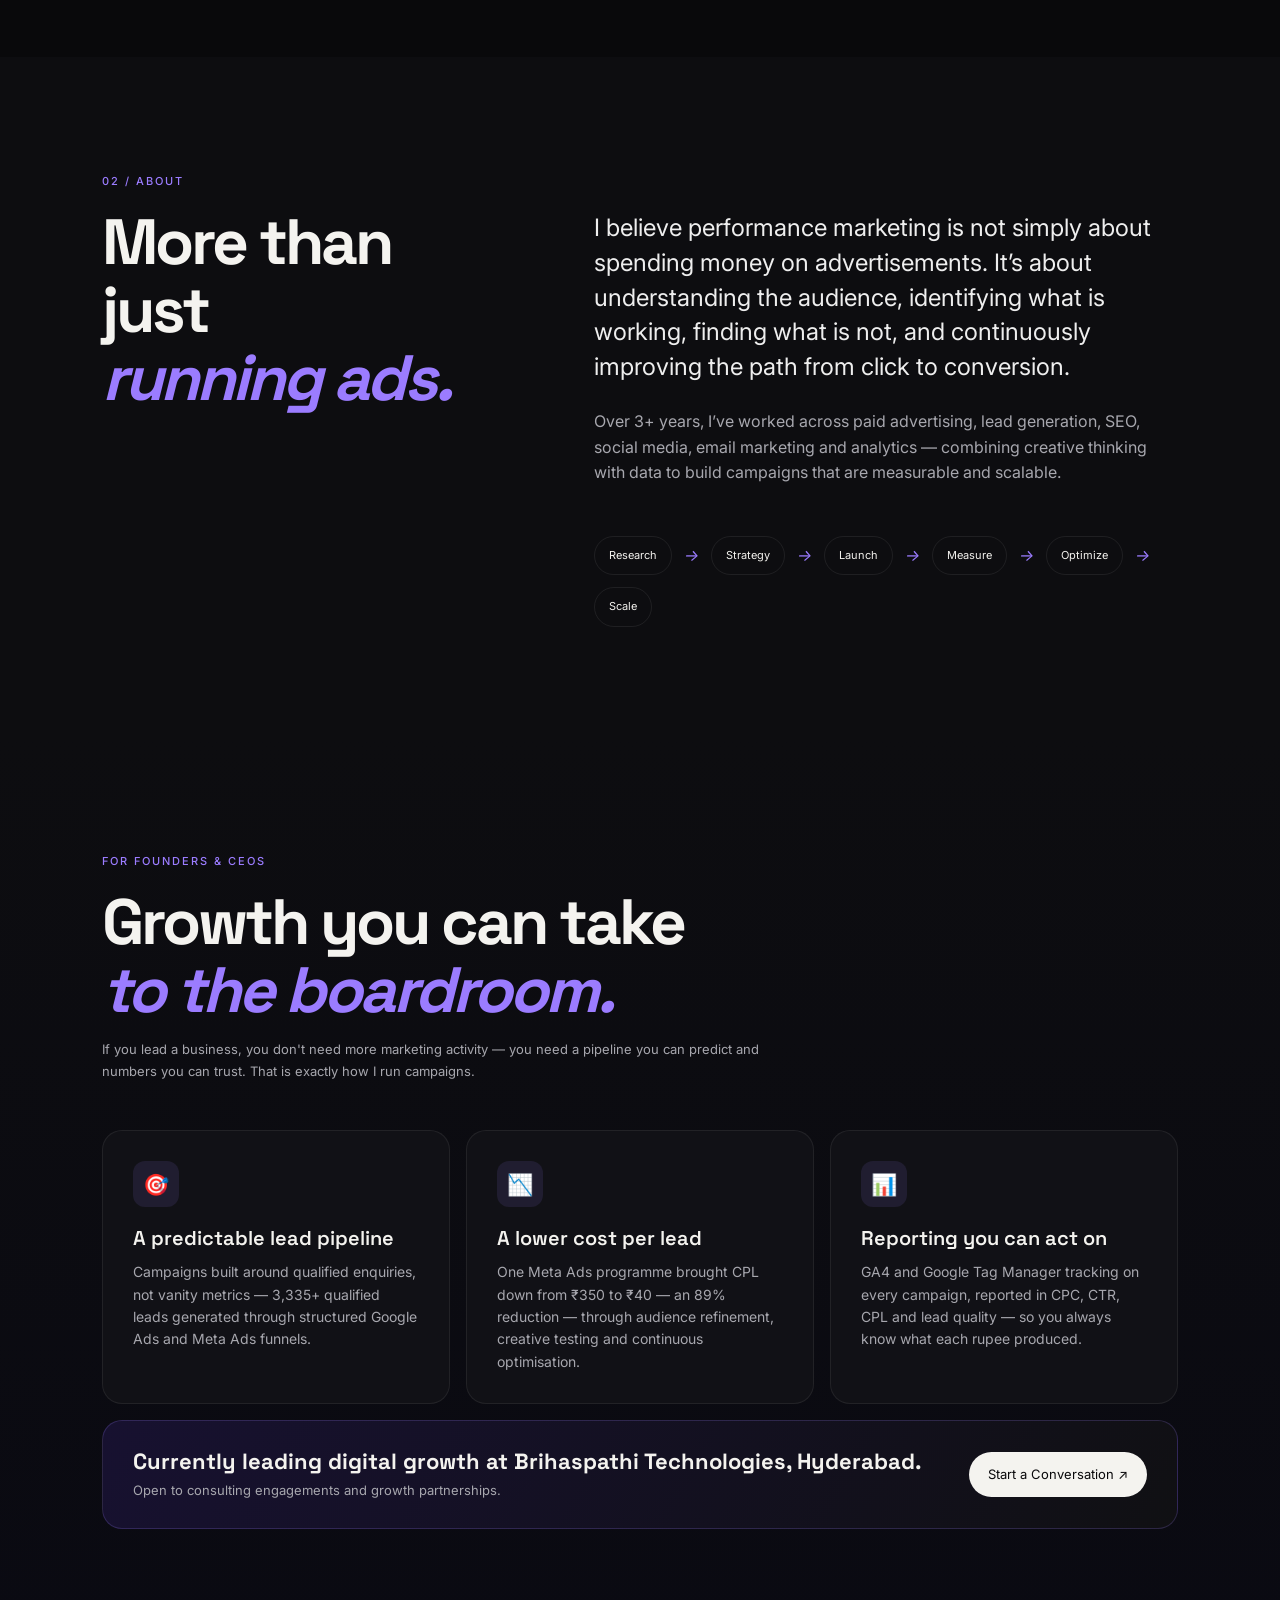
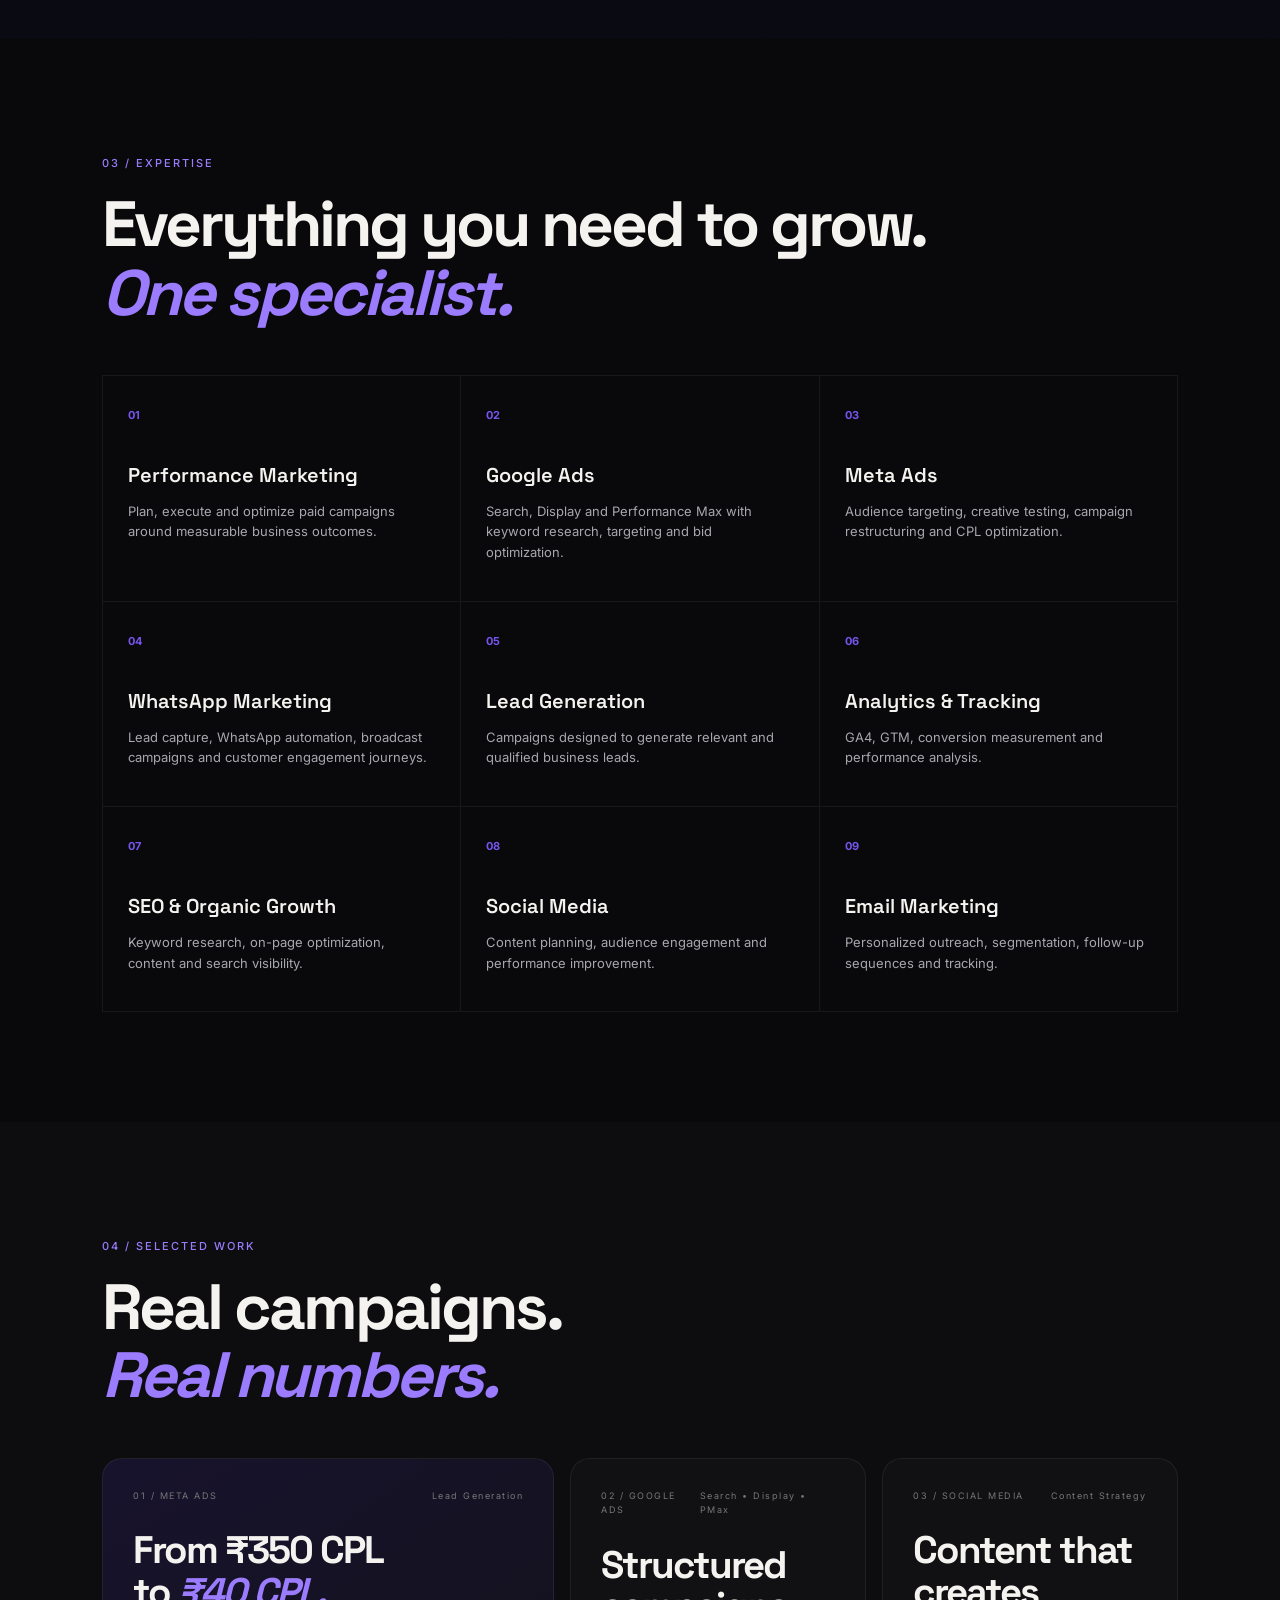
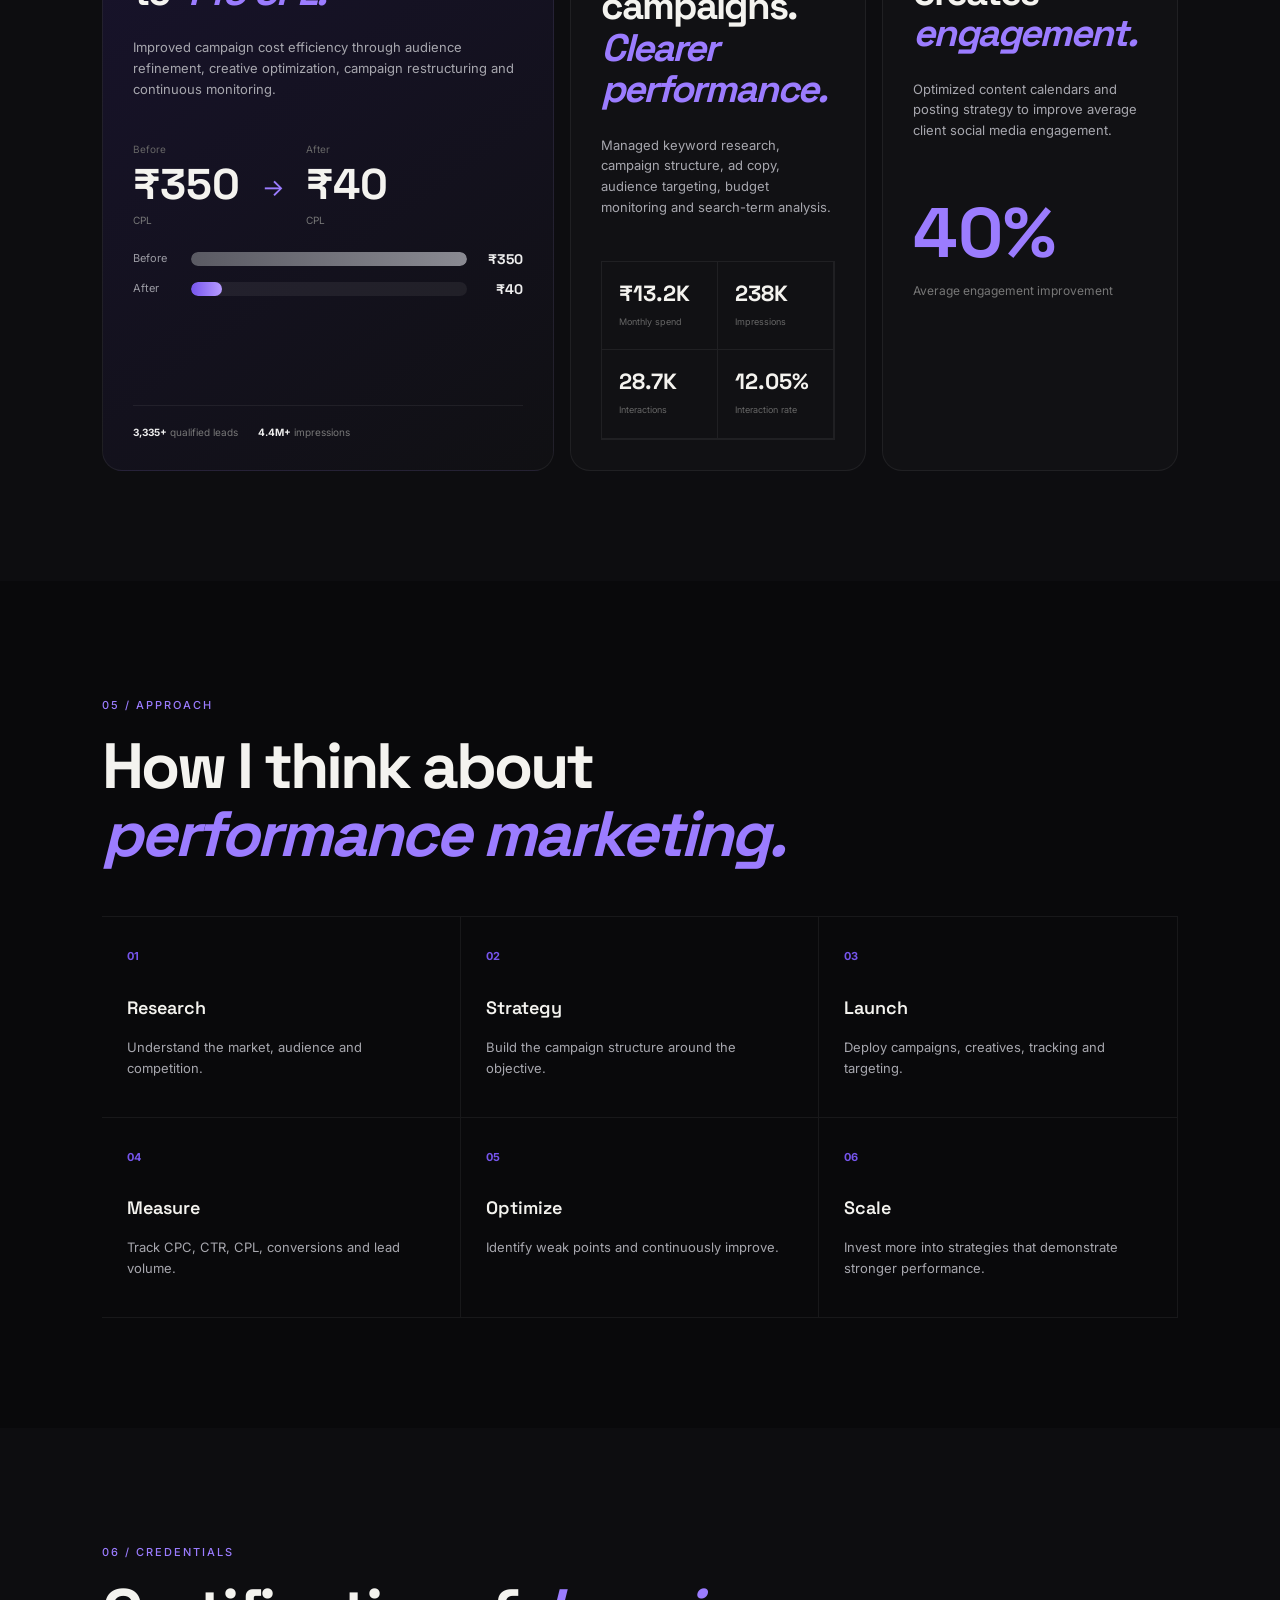
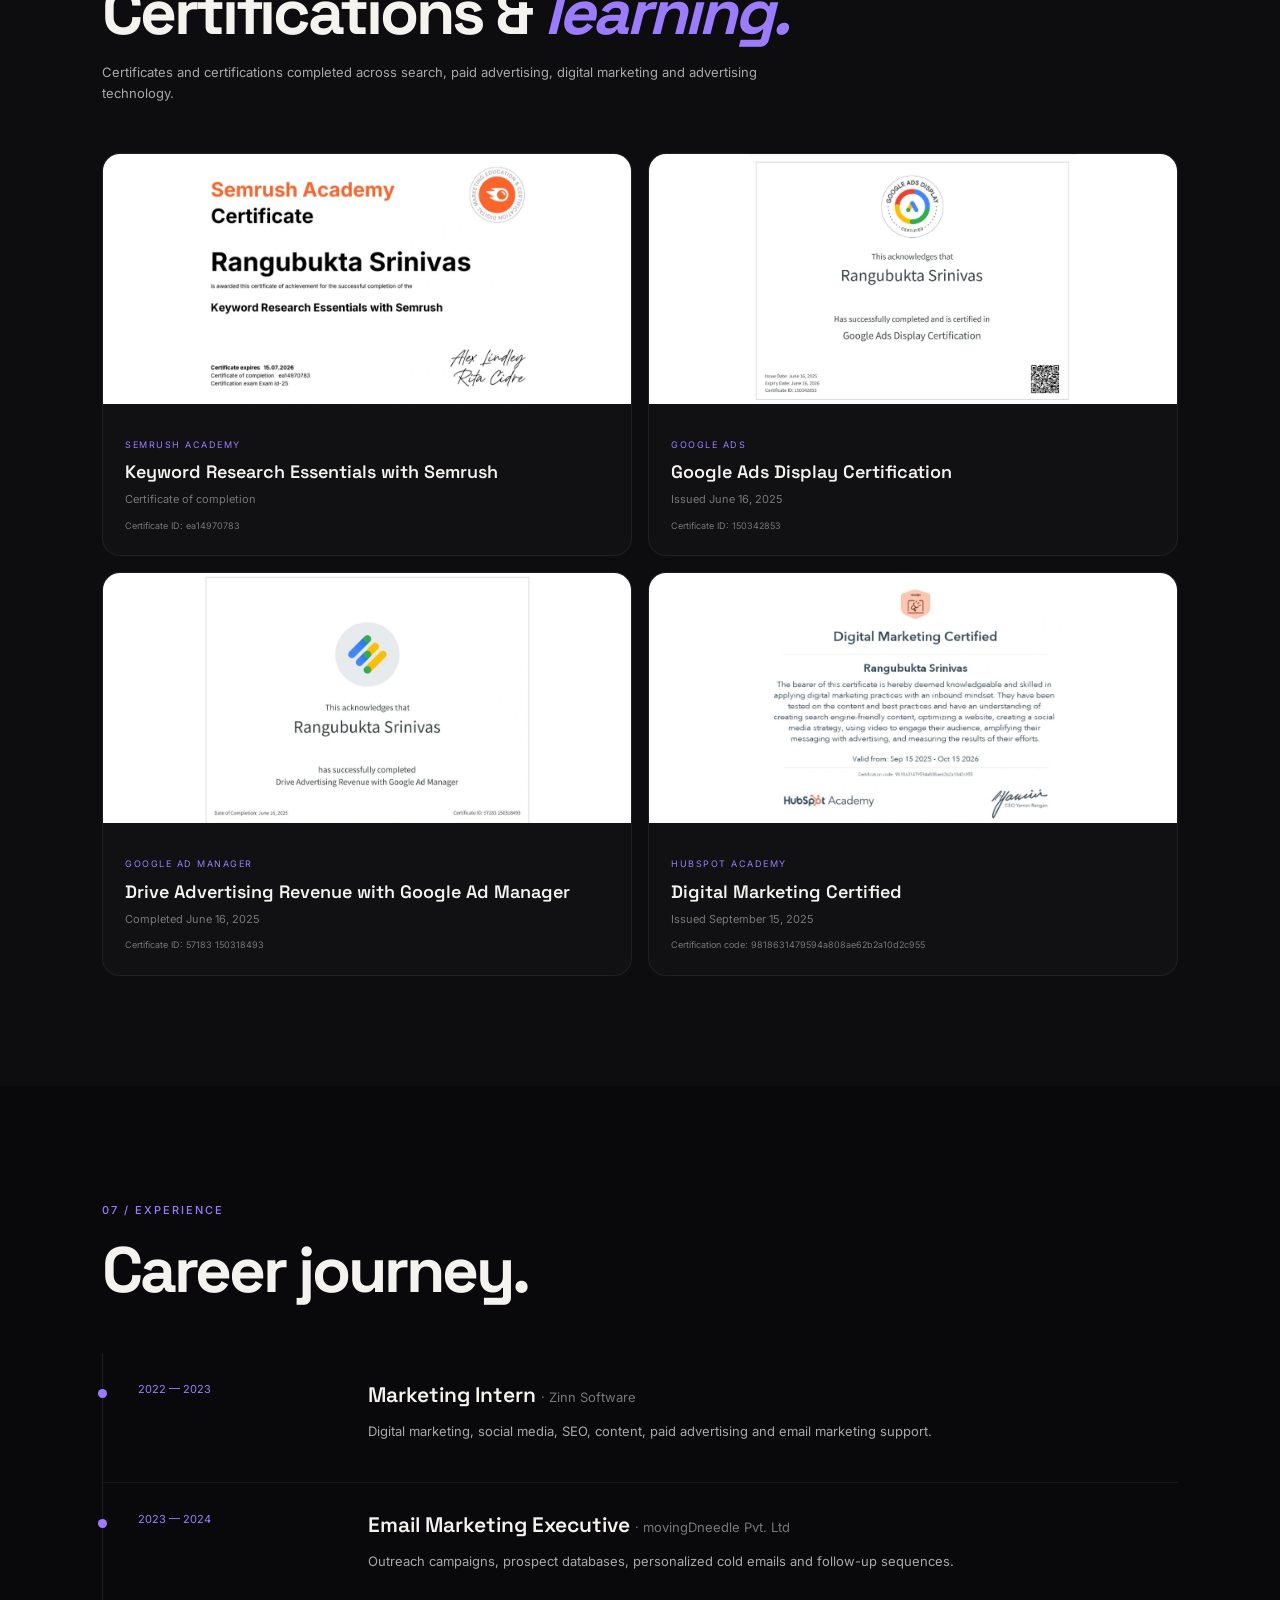
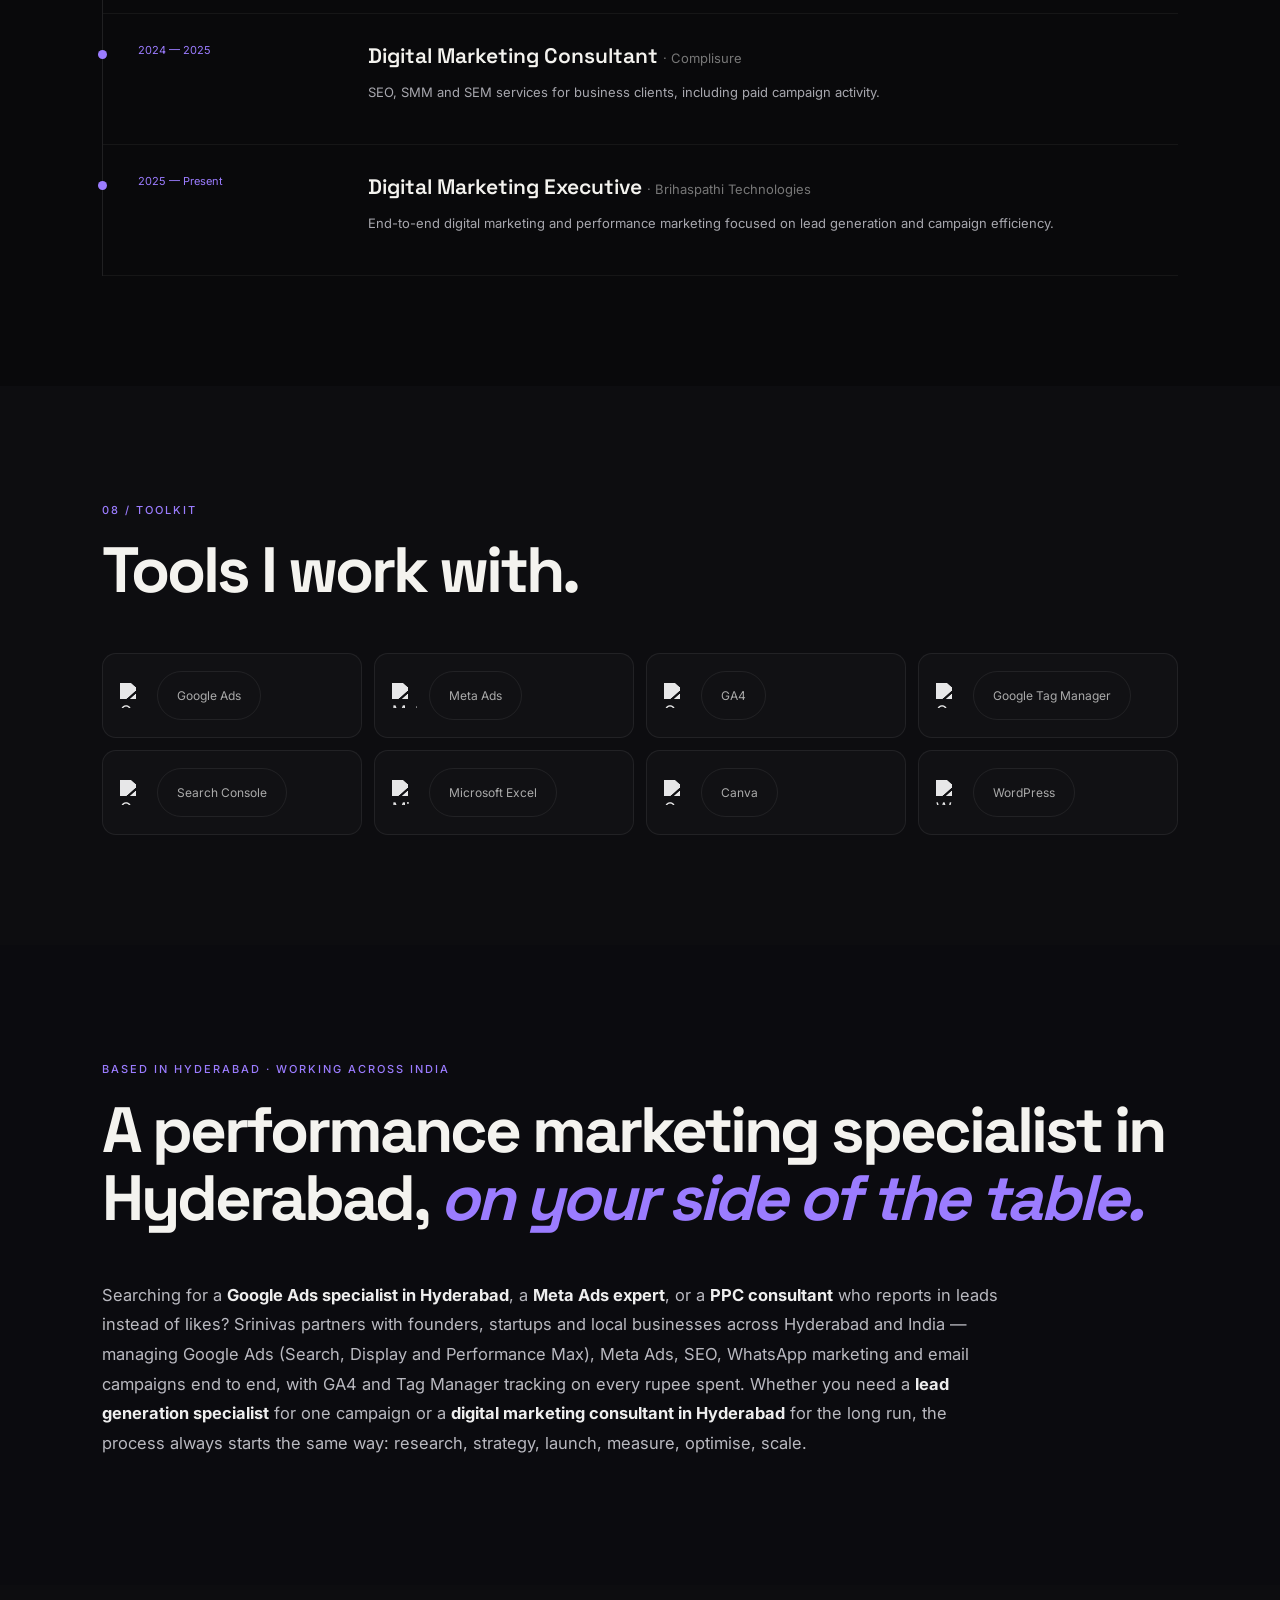
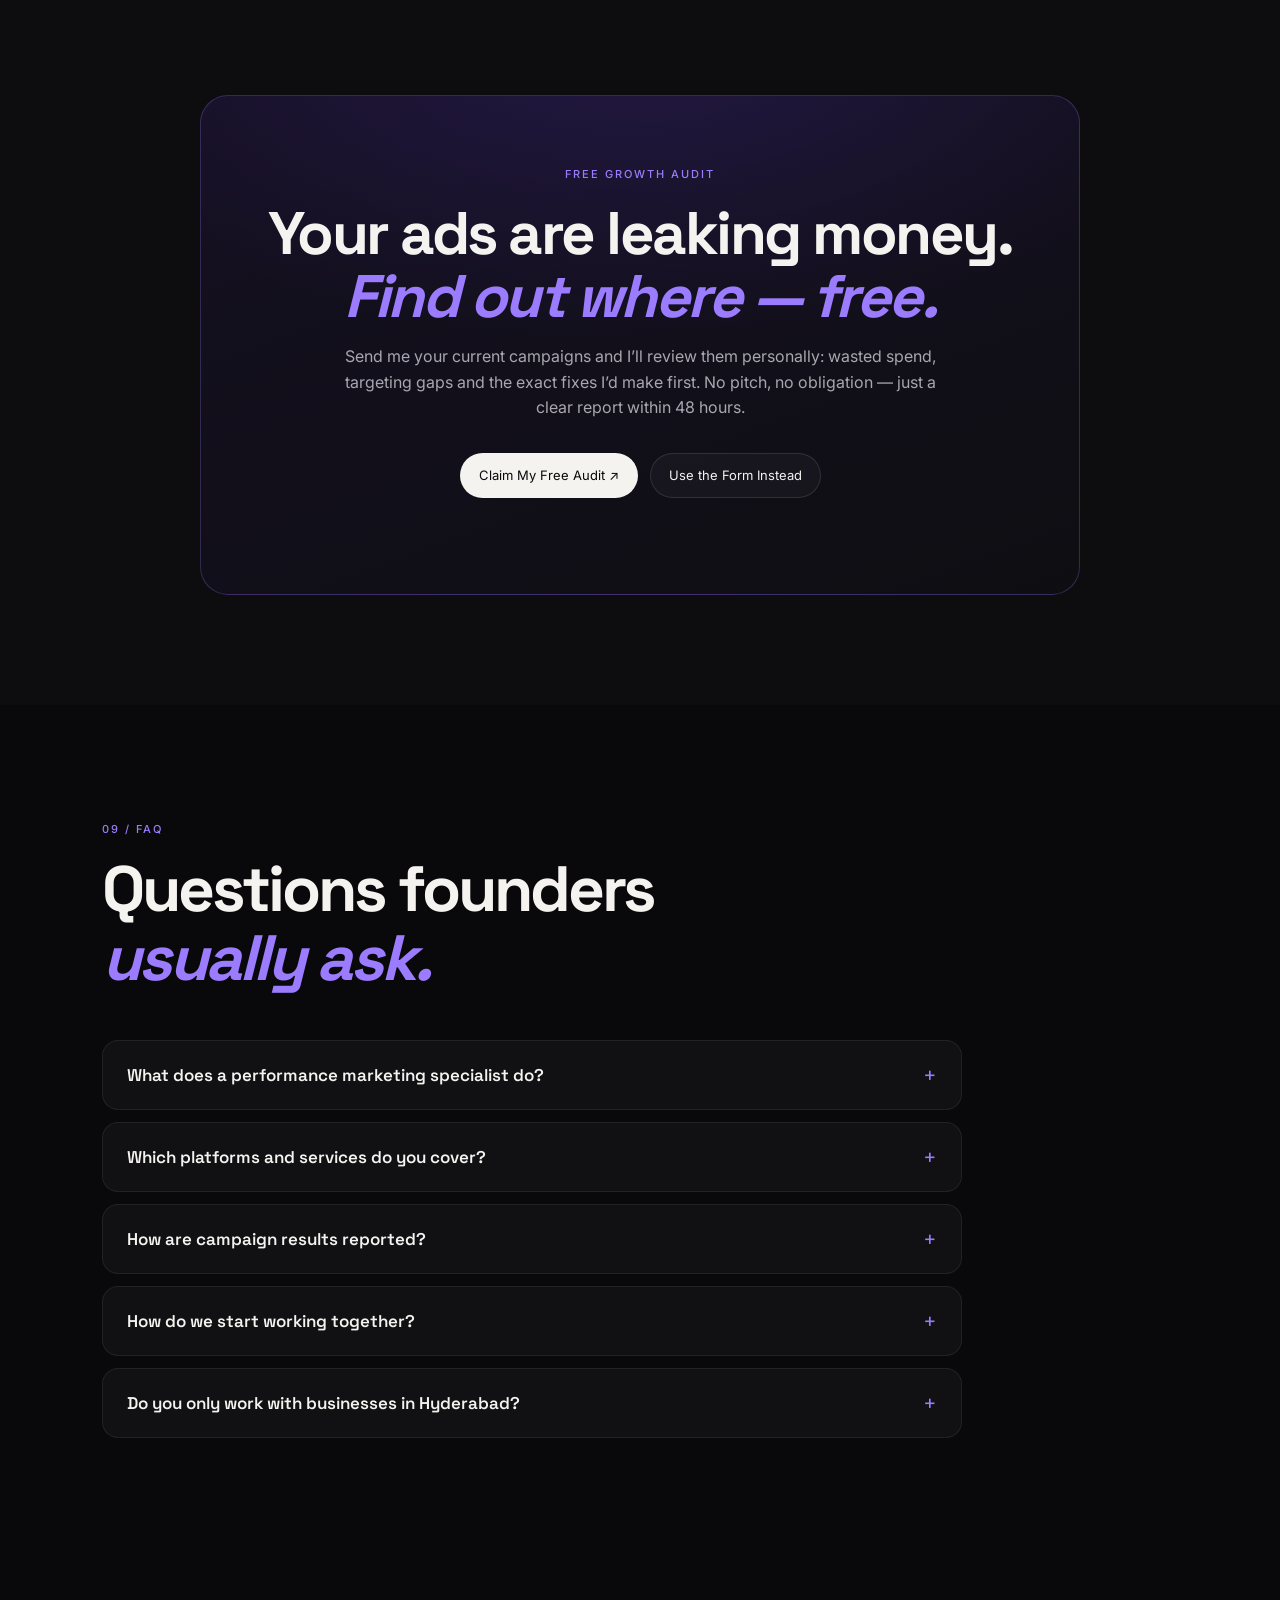
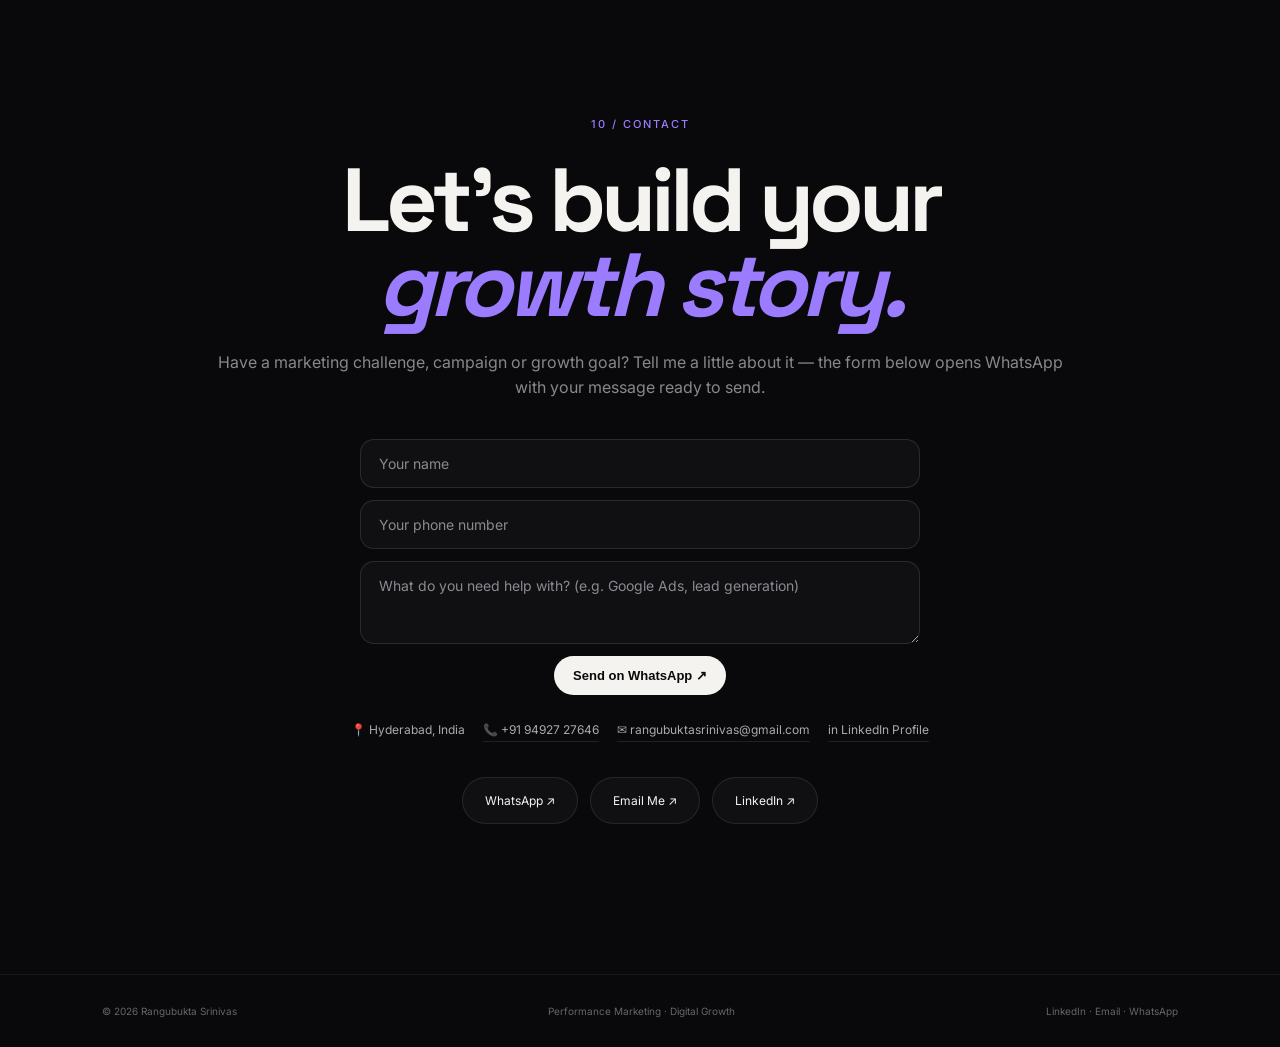
==== commit 6ab53b8d: "Rebuild srinivas.si: catchy SEO-friendly mobile-tuned portfolio" ====
--- a/index.html
+++ b/index.html
@@ -1,27 +1,27 @@
 <!DOCTYPE html>
-  
 <html lang="en">
-
 <head>
 <meta charset="UTF-8">
 <meta name="viewport" content="width=device-width, initial-scale=1.0">
-dd
 <title>Rangubukta Srinivas | Performance Marketing Specialist in Hyderabad</title>
 <meta name="description" content="Rangubukta Srinivas is a Performance Marketing Specialist in Hyderabad with 3+ years of experience in Google Ads, Meta Ads, lead generation, PPC, campaign optimization, GA4, SEO and digital marketing.">
 <meta name="keywords" content="Performance Marketing Specialist Hyderabad, Performance Marketing Hyderabad, Google Ads Specialist Hyderabad, Meta Ads Specialist Hyderabad, PPC Specialist Hyderabad, Digital Marketing Specialist Hyderabad, Lead Generation Specialist, Google Ads, Meta Ads, Performance Max, GA4, Google Tag Manager, SEO, Digital Marketing Consultant Hyderabad">
 <meta name="author" content="Rangubukta Srinivas">
 <meta name="robots" content="index, follow, max-image-preview:large">
-<link rel="canonical" href="/">
+<link rel="canonical" href="https://www.srinivas.si/">
+<link rel="icon" type="image/svg+xml" href="favicon.svg">
+<link rel="preload" as="image" href="assets/profile-portrait.jpg">
 <meta property="og:type" content="website">
 <meta property="og:title" content="Rangubukta Srinivas | Performance Marketing Specialist">
 <meta property="og:description" content="Performance Marketing portfolio focused on Google Ads, Meta Ads, lead generation, campaign optimization and measurable digital growth.">
-<meta property="og:image" content="assets/profile.jpg">
-<meta property="og:url" content="/">
+<meta property="og:image" content="https://www.srinivas.si/assets/profile.jpg">
+<meta property="og:url" content="https://www.srinivas.si/">
 <meta property="og:site_name" content="Rangubukta Srinivas">
+<meta property="og:locale" content="en_IN">
 <meta name="twitter:card" content="summary_large_image">
 <meta name="twitter:title" content="Rangubukta Srinivas | Performance Marketing Specialist">
 <meta name="twitter:description" content="Google Ads, Meta Ads, lead generation, PPC optimization and data-driven digital growth.">
-<meta name="twitter:image" content="assets/profile.jpg">
+<meta name="twitter:image" content="https://www.srinivas.si/assets/profile.jpg">
 <meta name="theme-color" content="#09090b">
 <link rel="preconnect" href="https://fonts.googleapis.com">
 <link rel="preconnect" href="https://fonts.gstatic.com" crossorigin>
@@ -37,7 +37,7 @@
       "name":"Rangubukta Srinivas",
       "jobTitle":"Performance Marketing Specialist",
       "description":"Performance Marketing professional specializing in Google Ads, Meta Ads, paid media, lead generation, campaign optimization, analytics, SEO, social media and email marketing.",
-      "image":"assets/profile.jpg",
+      "image":"https://www.srinivas.si/assets/profile.jpg",
       "email":"mailto:rangubuktasrinivas@gmail.com",
       "telephone":"+91-9492727646",
       "address":{
@@ -46,7 +46,7 @@
         "addressRegion":"Telangana",
         "addressCountry":"IN"
       },
-      "url":"/",
+      "url":"https://www.srinivas.si/",
       "sameAs":["https://www.linkedin.com/in/srinivas-rangubukta-4a412b27b/"],
       "knowsAbout":[
         "Performance Marketing","Google Ads","Meta Ads","Paid Media","Lead Generation",
@@ -60,16 +60,14 @@
           "@type":"EducationalOccupationalCredential",
           "name":"Keyword Research Essentials with Semrush",
           "credentialCategory":"Certificate",
-          "recognizedBy":{"@type":"Organization","name":"Semrush Academy"},
-          "validThrough":"2026-07-15"
+          "recognizedBy":{"@type":"Organization","name":"Semrush Academy"}
         },
         {
           "@type":"EducationalOccupationalCredential",
           "name":"Google Ads Display Certification",
           "credentialCategory":"Certification",
           "recognizedBy":{"@type":"Organization","name":"Google Ads"},
-          "dateCreated":"2025-06-16",
-          "validThrough":"2026-06-16"
+          "dateCreated":"2025-06-16"
         },
         {
           "@type":"EducationalOccupationalCredential",
@@ -83,8 +81,7 @@
           "name":"Digital Marketing Certified",
           "credentialCategory":"Certification",
           "recognizedBy":{"@type":"Organization","name":"HubSpot Academy"},
-          "validFrom":"2025-09-15",
-          "validThrough":"2026-10-15"
+          "dateCreated":"2025-09-15"
         }
       ]
     },
@@ -92,58 +89,74 @@
       "@type":"WebSite",
       "@id":"#website",
       "name":"Rangubukta Srinivas Portfolio",
-      "url":"/",
+      "url":"https://www.srinivas.si/",
       "about":{"@id":"#person"}
     },
     {
       "@type":"WebPage",
       "@id":"#webpage",
       "name":"Rangubukta Srinivas | Performance Marketing Specialist in Hyderabad",
-      "url":"/",
+      "url":"https://www.srinivas.si/",
       "about":{"@id":"#person"},
-      "isPartOf":{"@id":"#website"},
+      "isPartOf":{"@type":"WebSite","@id":"#website"},
       "description":"Portfolio of Rangubukta Srinivas, a Performance Marketing Specialist in Hyderabad."
     }
   ]
 }
 </script>
+<script type="application/ld+json">
+{
+  "@context":"https://schema.org",
+  "@type":"FAQPage",
+  "mainEntity":[
+    {"@type":"Question","name":"What does a performance marketing specialist do?","acceptedAnswer":{"@type":"Answer","text":"A performance marketing specialist plans, runs and measures paid campaigns — Google Ads, Meta Ads and other paid media — against business outcomes like qualified leads and cost per lead, instead of impressions alone. The work covers research, strategy, launch, measurement and continuous optimisation."}},
+    {"@type":"Question","name":"Which platforms and services does Srinivas cover?","acceptedAnswer":{"@type":"Answer","text":"Google Ads (Search, Display and Performance Max), Meta Ads, lead generation, WhatsApp marketing, analytics and tracking with GA4 and Google Tag Manager, SEO and organic growth, social media and email marketing."}},
+    {"@type":"Question","name":"How are campaign results reported?","acceptedAnswer":{"@type":"Answer","text":"Every campaign is tracked with GA4 and Google Tag Manager conversion measurement. Reporting focuses on CPC, CTR, CPL, conversions and lead volume, so it is always clear what each rupee of spend produced."}},
+    {"@type":"Question","name":"How do we start working together?","acceptedAnswer":{"@type":"Answer","text":"Reach out on WhatsApp, through the contact form, or on LinkedIn. Every engagement starts with research — your market, audience and competition — before a strategy and campaign structure are built around your objective."}},
+    {"@type":"Question","name":"Do you only work with businesses in Hyderabad?","acceptedAnswer":{"@type":"Answer","text":"I’m based in Hyderabad and work with clients across India. Campaigns are managed remotely with tracking and reporting online, so distance never slows the work — most client communication happens on calls and WhatsApp."}}
+  ]
+}
+</script>
 </head>
 <body>
+<div class="scroll-progress" id="scrollProgress"></div>
 <header class="nav"><a class="logo" href="#home">R. Srinivas<span>.</span></a><nav><a href="#about">About</a><a href="#expertise">Expertise</a><a href="#results">Results</a><a href="#work">Case Studies</a><a href="#certifications">Certifications</a><a href="#experience">Experience</a></nav><a class="nav-cta" href="#contact">Let's Connect ↗</a><button class="menu" aria-label="Open menu">☰</button></header>
 <main id="home">
-<section class="hero section"><div class="hero-copy"><div class="eyebrow"><span></span> PERFORMANCE MARKETING • DIGITAL GROWTH</div><h1>Turning marketing spend into <em>measurable growth.</em></h1><p>I’m Rangubukta Srinivas, a Performance Marketing professional focused on paid media, lead generation, campaign optimization and data-driven digital growth.</p><div class="actions"><a class="btn primary" href="#results">View My Results <b>↗</b></a><a class="btn ghost" href="#contact">Let's Connect</a></div><div class="mini-proof"><div><strong>3+</strong><span>Years Experience</span></div><div><strong>3,335+</strong><span>Qualified Leads</span></div><div><strong>96%</strong><span>CPL Reduction</span></div></div></div><div class="hero-visual"><div class="orb"></div><div class="photo-wrap"><img src="assets/profile.jpg" alt="Rangubukta Srinivas, Performance Marketing Specialist in Hyderabad" onerror="this.style.display='none';document.querySelector('.photo-fallback').style.display='grid'"><div class="photo-fallback">RS</div></div><div class="hero-name">Rangubukta Srinivas</div><div class="grid-art"></div></div></section>
-<section id="results" class="stats section"><div class="section-head"><span class="eyebrow">01 / PERFORMANCE SNAPSHOT</span><h2>Numbers that tell the story.</h2></div><div class="stats-grid"><article><strong>₹3.5L+</strong><span>Meta Ads Spend Managed</span></article><article><strong>3,335+</strong><span>Qualified Form Leads</span></article><article><strong>4.4M+</strong><span>Paid Social Impressions</span></article><article class="accent"><strong>96%</strong><span>CPL Reduction</span></article></div></section>
+<section class="hero section"><div class="hero-copy"><div class="avail"><span class="avail-dot"></span> Available for new projects</div><div class="eyebrow"><span></span> PERFORMANCE MARKETING • DIGITAL GROWTH</div><h1>Turning ad spend into <em id="rotator">customers.</em></h1><p>I’m Rangubukta Srinivas, a Performance Marketing Specialist in Hyderabad who treats your budget like his own — every rupee tracked, every campaign accountable to one thing: growth you can measure.</p><div class="actions"><a class="btn primary" href="#contact">Get a Free Growth Audit <b>↗</b></a><a class="btn ghost" href="#work">See the Proof</a></div><div class="trust-chips"><span>✓ Google Ads Certified</span><span>✓ Meta Ads</span><span>✓ GA4 &amp; GTM Tracking</span><span>✓ Lead Generation</span></div><div class="mini-proof"><div><strong>3+</strong><span>Years Experience</span></div><div><strong>3,335+</strong><span>Qualified Leads</span></div><div><strong data-count="89" data-suffix="%">0%</strong><span>CPL Reduction</span></div></div></div><div class="hero-visual"><div class="orb"></div><div class="photo-card" id="photoCard"><span class="photo-ring"></span><img fetchpriority="high" src="assets/profile-portrait.jpg" alt="Rangubukta Srinivas, Performance Marketing Specialist in Hyderabad"><div class="photo-shine"></div><div class="photo-caption"><div><strong>Rangubukta Srinivas</strong><span>Performance Marketing Specialist</span></div><span class="photo-loc">📍 Hyderabad</span></div></div><div class="float-card fc-cpl"><small>Cost Per Lead</small><strong>₹350 → ₹40</strong><span class="down">▼ 89% lower</span></div><div class="float-card fc-leads"><small>Qualified Leads</small><strong>3,335+</strong><span class="up">▲ and counting</span></div><div class="grid-art"></div></div></section>
+<div class="marquee" aria-hidden="true"><div class="marquee-track"><span>PERFORMANCE MARKETING <b>•</b> GOOGLE ADS <b>•</b> META ADS <b>•</b> LEAD GENERATION <b>•</b> GA4 &amp; TRACKING <b>•</b> SEO <b>•</b> WHATSAPP MARKETING <b>•</b>&nbsp;</span><span>PERFORMANCE MARKETING <b>•</b> GOOGLE ADS <b>•</b> META ADS <b>•</b> LEAD GENERATION <b>•</b> GA4 &amp; TRACKING <b>•</b> SEO <b>•</b> WHATSAPP MARKETING <b>•</b>&nbsp;</span></div></div>
+<section id="results" class="stats section"><div class="section-head"><span class="eyebrow">01 / PERFORMANCE SNAPSHOT</span><h2>Numbers that tell the story.</h2></div><div class="stats-grid"><article><strong data-count="3.5" data-decimals="1" data-prefix="₹" data-suffix="L+">₹0L+</strong><span>Meta Ads Spend Managed</span></article><article><strong data-count="3335" data-suffix="+">0+</strong><span>Qualified Form Leads</span></article><article><strong data-count="4.4" data-decimals="1" data-suffix="M+">0M+</strong><span>Paid Social Impressions</span></article><article class="accent"><strong data-count="89" data-suffix="%">0%</strong><span>CPL Reduction</span></article></div></section>
 <section id="about" class="about section"><div class="section-head"><span class="eyebrow">02 / ABOUT</span><h2>More than just<br><em>running ads.</em></h2></div><div class="about-content"><p class="lead">I believe performance marketing is not simply about spending money on advertisements. It’s about understanding the audience, identifying what is working, finding what is not, and continuously improving the path from click to conversion.</p><p>Over 3+ years, I’ve worked across paid advertising, lead generation, SEO, social media, email marketing and analytics — combining creative thinking with data to build campaigns that are measurable and scalable.</p><div class="process"><span>Research</span><i>→</i><span>Strategy</span><i>→</i><span>Launch</span><i>→</i><span>Measure</span><i>→</i><span>Optimize</span><i>→</i><span>Scale</span></div></div></section>
-<section id="expertise" class="expertise section"><div class="section-head"><span class="eyebrow">03 / EXPERTISE</span><h2>What I do.</h2></div><div class="services"><article><b>01</b><h3>Performance Marketing</h3><p>Plan, execute and optimize paid campaigns around measurable business outcomes.</p></article><article><b>02</b><h3>Google Ads</h3><p>Search, Display and Performance Max with keyword research, targeting and bid optimization.</p></article><article><b>03</b><h3>Meta Ads</h3><p>Audience targeting, creative testing, campaign restructuring and CPL optimization.</p></article><article><b>04</b><h3>WhatsApp Marketing</h3><p>Lead capture, WhatsApp automation, broadcast campaigns and customer engagement journeys.</p></article><article><b>05</b><h3>Lead Generation</h3><p>Campaigns designed to generate relevant and qualified business leads.</p></article><article><b>06</b><h3>Analytics & Tracking</h3><p>GA4, GTM, conversion measurement and performance analysis.</p></article><article><b>07</b><h3>SEO & Organic Growth</h3><p>Keyword research, on-page optimization, content and search visibility.</p></article><article><b>08</b><h3>Social Media</h3><p>Content planning, audience engagement and performance improvement.</p></article><article><b>09</b><h3>Email Marketing</h3><p>Personalized outreach, segmentation, follow-up sequences and tracking.</p></article></div></section>
-<section id="work" class="work section"><div class="section-head"><span class="eyebrow">04 / SELECTED WORK</span><h2>Case studies built<br><em>around outcomes.</em></h2></div><div class="case-grid"><article class="case featured"><div class="case-top"><span>01 / META ADS</span><span>Lead Generation</span></div><h3>From ₹350 CPL<br>to <em>₹40 CPL.</em></h3><p>Improved campaign cost efficiency through audience refinement, creative optimization, campaign restructuring and continuous monitoring.</p><div class="before-after"><div><small>Before</small><strong>₹350</strong><span>CPL</span></div><div class="arrow">→</div><div><small>After</small><strong>₹40</strong><span>CPL</span></div></div><div class="case-metrics"><span><b>3,335+</b> qualified leads</span><span><b>4.4M+</b> impressions</span></div></article><article class="case"><div class="case-top"><span>02 / GOOGLE ADS</span><span>Search • Display • PMax</span></div><h3>Structured campaigns.<br><em>Clearer performance.</em></h3><p>Managed keyword research, campaign structure, ad copy, audience targeting, budget monitoring and search-term analysis.</p><div class="metric-list"><div><strong>₹13.2K</strong><span>Monthly spend</span></div><div><strong>238K</strong><span>Impressions</span></div><div><strong>28.7K</strong><span>Interactions</span></div><div><strong>12.05%</strong><span>Interaction rate</span></div></div></article><article class="case"><div class="case-top"><span>03 / SOCIAL MEDIA</span><span>Content Strategy</span></div><h3>Content that creates<br><em>engagement.</em></h3><p>Optimized content calendars and posting strategy to improve average client social media engagement.</p><div class="big-result"><strong>40%</strong><span>Average engagement improvement</span></div></article></div></section>
+<section class="founders section"><div class="section-head"><span class="eyebrow">FOR FOUNDERS &amp; CEOS</span><h2>Growth you can take<br><em>to the boardroom.</em></h2><p class="section-note">If you lead a business, you don't need more marketing activity — you need a pipeline you can predict and numbers you can trust. That is exactly how I run campaigns.</p></div><div class="founder-grid"><article><div class="f-icon">🎯</div><h3>A predictable lead pipeline</h3><p>Campaigns built around qualified enquiries, not vanity metrics — 3,335+ qualified leads generated through structured Google Ads and Meta Ads funnels.</p></article><article><div class="f-icon">📉</div><h3>A lower cost per lead</h3><p>One Meta Ads programme brought CPL down from ₹350 to ₹40 — an 89% reduction — through audience refinement, creative testing and continuous optimisation.</p></article><article><div class="f-icon">📊</div><h3>Reporting you can act on</h3><p>GA4 and Google Tag Manager tracking on every campaign, reported in CPC, CTR, CPL and lead quality — so you always know what each rupee produced.</p></article></div><div class="founder-strip"><div><strong>Currently leading digital growth at Brihaspathi Technologies, Hyderabad.</strong><br><span>Open to consulting engagements and growth partnerships.</span></div><a class="btn primary" href="#contact">Start a Conversation ↗</a></div></section>
+<section id="expertise" class="expertise section"><div class="section-head"><span class="eyebrow">03 / EXPERTISE</span><h2>Everything you need to grow.<br><em>One specialist.</em></h2></div><div class="services"><article><b>01</b><h3>Performance Marketing</h3><p>Plan, execute and optimize paid campaigns around measurable business outcomes.</p></article><article><b>02</b><h3>Google Ads</h3><p>Search, Display and Performance Max with keyword research, targeting and bid optimization.</p></article><article><b>03</b><h3>Meta Ads</h3><p>Audience targeting, creative testing, campaign restructuring and CPL optimization.</p></article><article><b>04</b><h3>WhatsApp Marketing</h3><p>Lead capture, WhatsApp automation, broadcast campaigns and customer engagement journeys.</p></article><article><b>05</b><h3>Lead Generation</h3><p>Campaigns designed to generate relevant and qualified business leads.</p></article><article><b>06</b><h3>Analytics & Tracking</h3><p>GA4, GTM, conversion measurement and performance analysis.</p></article><article><b>07</b><h3>SEO & Organic Growth</h3><p>Keyword research, on-page optimization, content and search visibility.</p></article><article><b>08</b><h3>Social Media</h3><p>Content planning, audience engagement and performance improvement.</p></article><article><b>09</b><h3>Email Marketing</h3><p>Personalized outreach, segmentation, follow-up sequences and tracking.</p></article></div></section>
+<section id="work" class="work section"><div class="section-head"><span class="eyebrow">04 / SELECTED WORK</span><h2>Real campaigns.<br><em>Real numbers.</em></h2></div><div class="case-grid"><article class="case featured"><div class="case-top"><span>01 / META ADS</span><span>Lead Generation</span></div><h3>From ₹350 CPL<br>to <em>₹40 CPL.</em></h3><p>Improved campaign cost efficiency through audience refinement, creative optimization, campaign restructuring and continuous monitoring.</p><div class="before-after"><div><small>Before</small><strong>₹350</strong><span>CPL</span></div><div class="arrow">→</div><div><small>After</small><strong>₹40</strong><span>CPL</span></div></div><div class="cpl-chart"><div class="bar-row"><span>Before</span><div class="bar-track"><div class="bar-fill before" data-bar="100"></div></div><b>₹350</b></div><div class="bar-row"><span>After</span><div class="bar-track"><div class="bar-fill after" data-bar="11"></div></div><b>₹40</b></div></div><div class="case-metrics"><span><b>3,335+</b> qualified leads</span><span><b>4.4M+</b> impressions</span></div></article><article class="case"><div class="case-top"><span>02 / GOOGLE ADS</span><span>Search • Display • PMax</span></div><h3>Structured campaigns.<br><em>Clearer performance.</em></h3><p>Managed keyword research, campaign structure, ad copy, audience targeting, budget monitoring and search-term analysis.</p><div class="metric-list"><div><strong>₹13.2K</strong><span>Monthly spend</span></div><div><strong>238K</strong><span>Impressions</span></div><div><strong>28.7K</strong><span>Interactions</span></div><div><strong>12.05%</strong><span>Interaction rate</span></div></div></article><article class="case"><div class="case-top"><span>03 / SOCIAL MEDIA</span><span>Content Strategy</span></div><h3>Content that creates<br><em>engagement.</em></h3><p>Optimized content calendars and posting strategy to improve average client social media engagement.</p><div class="big-result"><strong data-count="40" data-suffix="%">0%</strong><span>Average engagement improvement</span></div></article></div></section>
 <section class="approach section"><div class="section-head"><span class="eyebrow">05 / APPROACH</span><h2>How I think about<br><em>performance marketing.</em></h2></div><div class="steps"><article><b>01</b><h3>Research</h3><p>Understand the market, audience and competition.</p></article><article><b>02</b><h3>Strategy</h3><p>Build the campaign structure around the objective.</p></article><article><b>03</b><h3>Launch</h3><p>Deploy campaigns, creatives, tracking and targeting.</p></article><article><b>04</b><h3>Measure</h3><p>Track CPC, CTR, CPL, conversions and lead volume.</p></article><article><b>05</b><h3>Optimize</h3><p>Identify weak points and continuously improve.</p></article><article><b>06</b><h3>Scale</h3><p>Invest more into strategies that demonstrate stronger performance.</p></article></div></section>
 <section id="certifications" class="certifications section">
 <div class="section-head">
 <span class="eyebrow">06 / CREDENTIALS</span>
 <h2>Certifications & <em>learning.</em></h2>
-<p class="section-note">Verified certificates and certifications completed across search, paid advertising, digital marketing and advertising technology.</p>
+<p class="section-note">Certificates and certifications completed across search, paid advertising, digital marketing and advertising technology.</p>
 </div>
 <div class="cert-grid cert-gallery">
 <article class="cert-card">
-<img class="cert-image" src="assets/semrush-keyword-research.jpg" alt="Semrush Academy Certificate - Keyword Research Essentials with Semrush">
+<img loading="lazy" decoding="async" class="cert-image" src="assets/semrush-keyword-research.jpg" alt="Semrush Academy Certificate - Keyword Research Essentials with Semrush">
 <div class="cert-body">
 <span class="cert-brand">Semrush Academy</span>
 <h3>Keyword Research Essentials with Semrush</h3>
-<p>Certificate of completion · Expires July 15, 2026</p>
+<p>Certificate of completion</p>
 <span class="cert-id">Certificate ID: ea14970783</span>
 </div>
 </article>
 <article class="cert-card">
-<img class="cert-image" src="assets/google-ads-display.jpg" alt="Google Ads Display Certification certificate">
+<img loading="lazy" decoding="async" class="cert-image" src="assets/google-ads-display.jpg" alt="Google Ads Display Certification certificate">
 <div class="cert-body">
 <span class="cert-brand">Google Ads</span>
 <h3>Google Ads Display Certification</h3>
-<p>Issued June 16, 2025 · Expired June 16, 2026</p>
+<p>Issued June 16, 2025</p>
 <span class="cert-id">Certificate ID: 150342853</span>
 </div>
 </article>
 <article class="cert-card">
-<img class="cert-image" src="assets/google-ad-manager.jpg" alt="Google Ad Manager certificate - Drive Advertising Revenue">
+<img loading="lazy" decoding="async" class="cert-image" src="assets/google-ad-manager.jpg" alt="Google Ad Manager certificate - Drive Advertising Revenue">
 <div class="cert-body">
 <span class="cert-brand">Google Ad Manager</span>
 <h3>Drive Advertising Revenue with Google Ad Manager</h3>
@@ -152,28 +165,23 @@
 </div>
 </article>
 <article class="cert-card">
-<img class="cert-image" src="assets/hubspot-digital-marketing.jpg" alt="HubSpot Academy Digital Marketing Certified certificate">
+<img loading="lazy" decoding="async" class="cert-image" src="assets/hubspot-digital-marketing.jpg" alt="HubSpot Academy Digital Marketing Certified certificate">
 <div class="cert-body">
 <span class="cert-brand">HubSpot Academy</span>
 <h3>Digital Marketing Certified</h3>
-<p>Valid September 15, 2025 – October 15, 2026</p>
+<p>Issued September 15, 2025</p>
 <span class="cert-id">Certification code: 9818631479594a808ae62b2a10d2c955</span>
 </div>
 </article>
 </div>
 </section>
 <section id="experience" class="experience section"><div class="section-head"><span class="eyebrow">07 / EXPERIENCE</span><h2>Career journey.</h2></div><div class="timeline"><article><span>2022 — 2023</span><div><h3>Marketing Intern <small>· Zinn Software</small></h3><p>Digital marketing, social media, SEO, content, paid advertising and email marketing support.</p></div></article><article><span>2023 — 2024</span><div><h3>Email Marketing Executive <small>· movingDneedle Pvt. Ltd</small></h3><p>Outreach campaigns, prospect databases, personalized cold emails and follow-up sequences.</p></div></article><article><span>2024 — 2025</span><div><h3>Digital Marketing Consultant <small>· Complisure</small></h3><p>SEO, SMM and SEM services for business clients, including paid campaign activity.</p></div></article><article><span>2025 — Present</span><div><h3>Digital Marketing Executive <small>· Brihaspathi Technologies</small></h3><p>End-to-end digital marketing and performance marketing focused on lead generation and campaign efficiency.</p></div></article></div></section>
-<section class="tools section"><div class="section-head"><span class="eyebrow">08 / TOOLKIT</span><h2>Tools I work with.</h2></div><div class="tool-cloud"><div class="tool"><img src="https://cdn.simpleicons.org/googleads" alt="Google Ads logo"><span>Google Ads</span></div><div class="tool"><img src="https://cdn.simpleicons.org/meta" alt="Meta logo"><span>Meta Ads</span></div><div class="tool"><img src="https://cdn.simpleicons.org/googleanalytics" alt="Google Analytics logo"><span>GA4</span></div><div class="tool"><img src="https://cdn.simpleicons.org/googletagmanager" alt="Google Tag Manager logo"><span>Google Tag Manager</span></div><div class="tool"><img src="https://cdn.simpleicons.org/googlesearchconsole" alt="Google Search Console logo"><span>Search Console</span></div><div class="tool"><img src="https://cdn.simpleicons.org/microsoft" alt="Microsoft logo"><span>Microsoft Excel</span></div><div class="tool"><img src="https://cdn.simpleicons.org/canva" alt="Canva logo"><span>Canva</span></div><div class="tool"><img src="https://cdn.simpleicons.org/wordpress" alt="WordPress logo"><span>WordPress</span></div></div></section>
-<section class="seo section">
-<div class="section-head">
-<span class="eyebrow">09 / SEARCH VISIBILITY</span>
-<h2>Built with <em>SEO in mind.</em></h2>
-</div>
-<div class="seo-grid">
-<article><span>PRIMARY KEYWORDS</span><h3>Performance Marketing Specialist in Hyderabad · Performance Marketing Hyderabad</h3></article>
-<article><span>PAID MEDIA KEYWORDS</span><h3>Google Ads Specialist Hyderabad · Meta Ads Specialist Hyderabad · PPC Specialist · Lead Generation Specialist</h3></article>
-<article><span>DIGITAL MARKETING KEYWORDS</span><h3>Digital Marketing Specialist Hyderabad · Digital Marketing Consultant · GA4 · Google Tag Manager · SEO</h3></article>
-</div>
-</section>
-<section id="contact" class="contact section"><div class="contact-inner"><span class="eyebrow">10 / CONTACT</span><h2>Let's build something<br><em>that performs.</em></h2><p>Have a marketing challenge, campaign or growth goal? Let’s connect.</p><div class="contact-details"><span>📍 Hyderabad, India</span><a href="tel:+919492727646">📞 +91 94927 27646</a><a href="mailto:rangubuktasrinivas@gmail.com">✉ rangubuktasrinivas@gmail.com</a><a href="https://www.linkedin.com/in/srinivas-rangubukta-4a412b27b/" target="_blank" rel="noopener">in LinkedIn Profile</a></div><div class="contact-links"><a href="mailto:rangubuktasrinivas@gmail.com">Email Me ↗</a><a href="https://www.linkedin.com/in/srinivas-rangubukta-4a412b27b/" target="_blank" rel="noopener">LinkedIn ↗</a></div></div></section>
-</main><footer><span>© 2026 Rangubukta Srinivas</span><span>Performance Marketing · Digital Growth</span></footer><script src="script.js"></script></body></html>
+<section class="tools section"><div class="section-head"><span class="eyebrow">08 / TOOLKIT</span><h2>Tools I work with.</h2></div><div class="tool-cloud"><div class="tool"><img loading="lazy" decoding="async" src="https://cdn.simpleicons.org/googleads" alt="Google Ads logo"><span>Google Ads</span></div><div class="tool"><img loading="lazy" decoding="async" src="https://cdn.simpleicons.org/meta" alt="Meta logo"><span>Meta Ads</span></div><div class="tool"><img loading="lazy" decoding="async" src="https://cdn.simpleicons.org/googleanalytics" alt="Google Analytics logo"><span>GA4</span></div><div class="tool"><img loading="lazy" decoding="async" src="https://cdn.simpleicons.org/googletagmanager" alt="Google Tag Manager logo"><span>Google Tag Manager</span></div><div class="tool"><img loading="lazy" decoding="async" src="https://cdn.simpleicons.org/googlesearchconsole" alt="Google Search Console logo"><span>Search Console</span></div><div class="tool"><img loading="lazy" decoding="async" src="https://cdn.simpleicons.org/microsoft" alt="Microsoft logo"><span>Microsoft Excel</span></div><div class="tool"><img loading="lazy" decoding="async" src="https://cdn.simpleicons.org/canva" alt="Canva logo"><span>Canva</span></div><div class="tool"><img loading="lazy" decoding="async" src="https://cdn.simpleicons.org/wordpress" alt="WordPress logo"><span>WordPress</span></div></div></section>
+<section class="seo-note section"><div class="section-head"><span class="eyebrow">BASED IN HYDERABAD · WORKING ACROSS INDIA</span><h2>A performance marketing specialist in Hyderabad, <em>on your side of the table.</em></h2></div><p>Searching for a <strong>Google Ads specialist in Hyderabad</strong>, a <strong>Meta Ads expert</strong>, or a <strong>PPC consultant</strong> who reports in leads instead of likes? Srinivas partners with founders, startups and local businesses across Hyderabad and India — managing Google Ads (Search, Display and Performance Max), Meta Ads, SEO, WhatsApp marketing and email campaigns end to end, with GA4 and Tag Manager tracking on every rupee spent. Whether you need a <strong>lead generation specialist</strong> for one campaign or a <strong>digital marketing consultant in Hyderabad</strong> for the long run, the process always starts the same way: research, strategy, launch, measure, optimise, scale.</p></section>
+<section class="offer section"><div class="offer-inner"><span class="eyebrow">FREE GROWTH AUDIT</span><h2>Your ads are leaking money.<br><em>Find out where — free.</em></h2><p>Send me your current campaigns and I’ll review them personally: wasted spend, targeting gaps and the exact fixes I’d make first. No pitch, no obligation — just a clear report within 48 hours.</p><div class="actions center"><a class="btn primary" href="https://wa.me/919492727646?text=Hi%20Srinivas%2C%20I%20want%20a%20free%20growth%20audit%20of%20my%20ads." target="_blank" rel="noopener">Claim My Free Audit ↗</a><a class="btn ghost" href="#contact">Use the Form Instead</a></div></div></section>
+<section class="faq section"><div class="section-head"><span class="eyebrow">09 / FAQ</span><h2>Questions founders<br><em>usually ask.</em></h2></div><div class="faq-list"><details><summary>What does a performance marketing specialist do?</summary><p>A performance marketing specialist plans, runs and measures paid campaigns — Google Ads, Meta Ads and other paid media — against business outcomes like qualified leads and cost per lead, instead of impressions alone. The work covers research, strategy, launch, measurement and continuous optimisation.</p></details><details><summary>Which platforms and services do you cover?</summary><p>Google Ads (Search, Display and Performance Max), Meta Ads, lead generation, WhatsApp marketing, analytics and tracking with GA4 and Google Tag Manager, SEO and organic growth, social media and email marketing.</p></details><details><summary>How are campaign results reported?</summary><p>Every campaign is tracked with GA4 and Google Tag Manager conversion measurement. Reporting focuses on CPC, CTR, CPL, conversions and lead volume, so it is always clear what each rupee of spend produced.</p></details><details><summary>How do we start working together?</summary><p>Reach out on WhatsApp, through the contact form above, or on LinkedIn. Every engagement starts with research — your market, audience and competition — before a strategy and campaign structure are built around your objective.</p></details><details><summary>Do you only work with businesses in Hyderabad?</summary><p>I’m based in Hyderabad and work with clients across India. Campaigns are managed remotely with tracking and reporting online, so distance never slows the work — most client communication happens on calls and WhatsApp.</p></details></div></section>
+<section id="contact" class="contact section"><div class="contact-inner"><span class="eyebrow">10 / CONTACT</span><h2>Let's build your<br><em>growth story.</em></h2><p>Have a marketing challenge, campaign or growth goal? Tell me a little about it — the form below opens WhatsApp with your message ready to send.</p><form id="lead-form" class="lead-form"><input type="text" id="lead-name" name="name" placeholder="Your name" autocomplete="name" required><input type="tel" id="lead-phone" name="phone" placeholder="Your phone number" autocomplete="tel" required><textarea id="lead-msg" name="message" rows="3" placeholder="What do you need help with? (e.g. Google Ads, lead generation)" required></textarea><button type="submit" class="btn primary">Send on WhatsApp ↗</button></form><div class="contact-details"><span>📍 Hyderabad, India</span><a href="tel:+919492727646">📞 +91 94927 27646</a><a href="mailto:rangubuktasrinivas@gmail.com">✉ rangubuktasrinivas@gmail.com</a><a href="https://www.linkedin.com/in/srinivas-rangubukta-4a412b27b/" target="_blank" rel="noopener">in LinkedIn Profile</a></div><div class="contact-links"><a href="https://wa.me/919492727646?text=Hi%20Srinivas%2C%20I%27d%20like%20to%20discuss%20a%20marketing%20project." target="_blank" rel="noopener">WhatsApp ↗</a><a href="mailto:rangubuktasrinivas@gmail.com">Email Me ↗</a><a href="https://www.linkedin.com/in/srinivas-rangubukta-4a412b27b/" target="_blank" rel="noopener">LinkedIn ↗</a></div></div></section>
+</main><footer><span>© 2026 Rangubukta Srinivas</span><span>Performance Marketing · Digital Growth</span><span class="footer-links"><a href="https://www.linkedin.com/in/srinivas-rangubukta-4a412b27b/" target="_blank" rel="noopener">LinkedIn</a> · <a href="mailto:rangubuktasrinivas@gmail.com">Email</a> · <a href="https://wa.me/919492727646" target="_blank" rel="noopener">WhatsApp</a></span></footer>
+<a class="wa-float" href="https://wa.me/919492727646?text=Hi%20Srinivas%2C%20I%27d%20like%20to%20discuss%20a%20marketing%20project." target="_blank" rel="noopener" aria-label="Chat on WhatsApp"><svg viewBox="0 0 32 32" width="28" height="28" fill="#fff" aria-hidden="true"><path d="M16 3C9.4 3 4 8.3 4 14.9c0 2.4.8 4.6 2.1 6.4L4 29l7.9-2c1.2.7 2.6 1 4.1 1 6.6 0 12-5.3 12-11.9S22.6 3 16 3zm0 21.7c-1.3 0-2.6-.3-3.7-.9l-.3-.2-4.6 1.2 1.2-4.5-.2-.3a9.7 9.7 0 0 1-1.5-5.2C6.9 9.6 11 5.6 16 5.6S25.1 9.6 25.1 14.8 21 24.7 16 24.7zm5.3-7.2c-.3-.2-1.7-.9-2-1-.3-.1-.5-.2-.8.2-.2.3-.9 1-.9 1.2-.2.2-.3.2-.6.1a8 8 0 0 1-4-3.5c-.3-.5.3-.5.7-1.6.1-.2 0-.4 0-.5l-.9-2.1c-.2-.6-.5-.5-.7-.5h-.6c-.2 0-.5.1-.8.4-.3.3-1 1-1 2.5s1.1 2.9 1.2 3c.2.2 2.1 3.2 5.1 4.5.7.3 1.3.5 1.7.6.7.2 1.4.2 1.9.1.6-.1 1.7-.8 2-1.5.2-.7.2-1.3.2-1.5-.1-.1-.3-.2-.5-.3z"/></svg></a>
+<div class="mobile-bar"><a href="tel:+919492727646">📞 Call</a><a class="mb-wa" href="https://wa.me/919492727646" target="_blank" rel="noopener">WhatsApp</a><a href="#contact">Free Audit</a></div>
+<script src="script.js"></script></body></html>
--- a/style.css
+++ b/style.css
@@ -28,3 +28,238 @@
     border-bottom:1px solid #ffffff12;
   }
 }
+
+/* ===== 2026 REBUILD: fixes + founder-focused upgrades ===== */
+/* Fix: heading/subtitle overlap and low-contrast body text */
+.section-head h2{line-height:1.07}
+.section-note{margin-top:14px;color:#a7a7ae;line-height:1.65}
+.hero p{color:#b9b9c0}
+.services p,.case p,.steps p,.timeline p{color:#a7a7ae}
+.stats-grid span{color:#9a9aa2}
+.mini-proof span{color:#9a9aa2}
+.about-content>p:not(.lead){color:#a7a7ae}
+/* Fix: balanced grids, no large empty bands */
+.services{grid-template-columns:repeat(3,1fr)}
+.services article{min-height:0}
+.steps{grid-template-columns:repeat(3,1fr)}
+.steps article{border-bottom:1px solid #ffffff10}
+.steps h3{margin-top:28px}
+.case{min-height:0;display:flex;flex-direction:column}
+.case h3{margin:26px 0 12px}
+.before-after{margin:28px 0 16px}
+.metric-list{margin-top:30px}
+.big-result{margin-top:34px}
+.case-metrics{margin-top:auto}
+/* Fix: certificates shown in full, not cropped */
+.cert-image{height:250px;object-fit:contain;background:#fff}
+/* Graphics: animated gradient headline + pulsing orb */
+.hero h1 em{background:linear-gradient(90deg,#9b7cff,#c9b8ff,#9b7cff);background-size:200% auto;-webkit-background-clip:text;background-clip:text;-webkit-text-fill-color:transparent;animation:shine 5s linear infinite}
+@keyframes shine{to{background-position:200% center}}
+.orb{animation:orbPulse 7s ease-in-out infinite}
+@keyframes orbPulse{0%,100%{transform:scale(1)}50%{transform:scale(1.06)}}
+/* Marquee strip */
+.marquee{overflow:hidden;border-top:1px solid #ffffff10;border-bottom:1px solid #ffffff10;background:#0d0d10;padding:16px 0}
+.marquee-track{display:flex;gap:48px;width:max-content;animation:marquee 30s linear infinite;font:600 13px 'Space Grotesk';letter-spacing:2px;color:#8f8f98;white-space:nowrap}
+.marquee-track b{color:#9b7cff;font-weight:600}
+.marquee:hover .marquee-track{animation-play-state:paused}
+@keyframes marquee{to{transform:translateX(-50%)}}
+/* Founders & CEOs section */
+.founders{background:linear-gradient(180deg,#0d0d10,#0a0a12)}
+.founder-grid{display:grid;grid-template-columns:repeat(3,1fr);gap:16px}
+.founder-grid article{padding:30px;border:1px solid #ffffff12;border-radius:20px;background:#111116;transition:.3s}
+.founder-grid article:hover{transform:translateY(-4px);border-color:#9b7cff55}
+.founder-grid .f-icon{width:46px;height:46px;border-radius:12px;display:grid;place-items:center;background:#9b7cff1c;font-size:21px;margin-bottom:18px}
+.founder-grid h3{font:600 20px 'Space Grotesk';margin:0 0 10px}
+.founder-grid p{color:#a7a7ae;font-size:14px;margin:0}
+.founder-strip{margin-top:16px;padding:26px 30px;border:1px solid #9b7cff33;border-radius:20px;background:linear-gradient(120deg,#171130,#101013);display:flex;flex-wrap:wrap;gap:14px 34px;align-items:center;justify-content:space-between}
+.founder-strip strong{font:700 22px 'Space Grotesk'}
+.founder-strip span{color:#a7a7ae;font-size:13px}
+/* FAQ accordion */
+.faq-list{max-width:860px}
+.faq-list details{border:1px solid #ffffff12;border-radius:16px;background:#111114;margin-bottom:12px;overflow:hidden}
+.faq-list summary{cursor:pointer;padding:20px 24px;font:600 17px 'Space Grotesk';list-style:none;display:flex;justify-content:space-between;align-items:center;gap:16px}
+.faq-list summary::-webkit-details-marker{display:none}
+.faq-list summary::after{content:'+';color:#9b7cff;font-size:22px;font-weight:400}
+.faq-list details[open ] summary::after{content:'–'}
+.faq-list details p{padding:0 24px 22px;margin:0;color:#a7a7ae;font-size:14px;max-width:720px}
+/* Contact form */
+.lead-form{max-width:560px;margin:38px auto 6px;display:grid;gap:12px;text-align:left}
+.lead-form input,.lead-form textarea{width:100%;padding:15px 18px;border-radius:14px;border:1px solid #ffffff1c;background:#ffffff08;color:#f4f3ef;font:400 14px Inter,sans-serif}
+.lead-form input::placeholder,.lead-form textarea::placeholder{color:#8a8a92}
+.lead-form input:focus,.lead-form textarea:focus{outline:2px solid #9b7cff;border-color:transparent}
+.lead-form button{justify-self:center;cursor:pointer;background:#f4f3ef;color:#09090b;font-weight:600}
+.form-note{color:#8a8a92;font-size:12px;margin-top:4px}
+/* Floating WhatsApp button */
+.wa-float{position:fixed;right:22px;bottom:22px;z-index:50;width:58px;height:58px;border-radius:50%;background:#25d366;display:grid;place-items:center;box-shadow:0 12px 32px rgba(0,0,0,.45);transition:.25s}
+.wa-float:hover{transform:translateY(-3px) scale(1.04)}
+.wa-float::after{content:'';position:absolute;inset:-6px;border-radius:50%;border:2px solid #25d36666;animation:waPulse 2.2s ease-out infinite}
+@keyframes waPulse{0%{transform:scale(.85);opacity:1}100%{transform:scale(1.25);opacity:0}}
+.footer-links a:hover{color:#fff}
+/* Responsive for rebuilt grids */
+@media(max-width:900px){
+  .founder-grid{grid-template-columns:1fr}
+  .services{grid-template-columns:repeat(2,1fr)}
+  .steps{grid-template-columns:repeat(2,1fr)}
+}
+@media(max-width:560px){
+  .services,.steps{grid-template-columns:1fr}
+  .founder-strip{flex-direction:column;align-items:flex-start}
+  .wa-float{right:16px;bottom:16px;width:54px;height:54px}
+}
+
+/* ===== V3: catchy & engaging layer ===== */
+/* Proper font fallbacks (never fall back to serif) */
+.hero h1,.section-head h2,.contact h2,.case h3,.logo,.stats-grid strong,.founder-grid h3,.faq-list summary,.timeline h3{font-family:'Space Grotesk',Inter,system-ui,-apple-system,'Segoe UI',sans-serif}
+/* Scroll progress bar */
+.scroll-progress{position:fixed;top:0;left:0;height:3px;width:0;background:linear-gradient(90deg,#9b7cff,#25d366);z-index:100}
+/* Availability badge */
+.avail{display:inline-flex;align-items:center;gap:9px;padding:8px 15px;border:1px solid #25d36644;border-radius:100px;background:#25d36612;font-size:12px;color:#c9f5da;margin-bottom:20px}
+.avail-dot{width:8px;height:8px;border-radius:50%;background:#25d366;box-shadow:0 0 0 0 #25d36666;animation:availPulse 1.8s infinite}
+@keyframes availPulse{70%{box-shadow:0 0 0 9px transparent}100%{box-shadow:0 0 0 0 transparent}}
+/* Rotating hero word */
+#rotator{display:inline-block;transition:opacity .35s ease,transform .35s ease}
+#rotator.swap{opacity:0;transform:translateY(12px)}
+/* Trust chips */
+.trust-chips{display:flex;flex-wrap:wrap;gap:9px;margin-top:26px}
+.trust-chips span{padding:8px 13px;border:1px solid #ffffff16;border-radius:100px;background:#ffffff07;font-size:11.5px;color:#c9c9cf}
+/* Floating result cards over the hero photo */
+.float-card{position:absolute;z-index:4;padding:13px 17px;border-radius:16px;background:rgba(19,19,24,.88);border:1px solid #ffffff1c;backdrop-filter:blur(8px);box-shadow:0 18px 40px rgba(0,0,0,.45);display:grid;gap:1px;animation:floaty 5.5s ease-in-out infinite}
+.float-card small{font-size:9.5px;letter-spacing:1.6px;text-transform:uppercase;color:#9a9aa2}
+.float-card strong{font:700 21px 'Space Grotesk',Inter,system-ui,sans-serif;letter-spacing:-.5px}
+.float-card span{font-size:11px;font-weight:600}
+.float-card .down{color:#ff8f8f}
+.float-card .up{color:#25d366}
+.fc-cpl{top:13%;left:1%}
+.fc-leads{bottom:9%;left:4%;animation-delay:1.4s}
+@keyframes floaty{0%,100%{transform:translateY(0)}50%{transform:translateY(-11px)}}
+/* Animated CPL bars in the featured case study */
+.cpl-chart{margin:6px 0 20px;display:grid;gap:12px}
+.bar-row{display:grid;grid-template-columns:46px 1fr 44px;align-items:center;gap:12px;font-size:11px;color:#9a9aa2}
+.bar-row b{color:#eee;font:700 14px 'Space Grotesk',Inter,system-ui,sans-serif;text-align:right}
+.bar-track{height:14px;border-radius:100px;background:#ffffff10;overflow:hidden}
+.bar-fill{height:100%;width:0;border-radius:100px;transition:width 1.4s cubic-bezier(.22,.8,.3,1)}
+.bar-fill.before{background:linear-gradient(90deg,#5a5a63,#8a8a92)}
+.bar-fill.after{background:linear-gradient(90deg,#7655ed,#b79cff)}
+/* Free audit offer banner */
+.offer{background:#0d0d10}
+.offer-inner{max-width:880px;margin:auto;text-align:center;padding:64px 40px;border:1px solid #9b7cff40;border-radius:28px;background:radial-gradient(600px 300px at 50% -10%,#5d39d433,transparent),linear-gradient(160deg,#151022,#0e0e12)}
+.offer h2{font:700 clamp(36px,5vw,60px)/1.05 'Space Grotesk',Inter,system-ui,sans-serif;letter-spacing:-2.5px;margin:16px 0}
+.offer p{color:#a7a7ae;max-width:620px;margin:0 auto}
+.actions.center{justify-content:center}
+/* Button shine sweep */
+.btn.primary{position:relative;overflow:hidden}
+.btn.primary::after{content:'';position:absolute;top:0;left:-70%;width:45%;height:100%;background:linear-gradient(100deg,transparent,rgba(255,255,255,.55),transparent);transform:skewX(-20deg);transition:left .6s ease}
+.btn.primary:hover::after{left:130%}
+/* Sticky mobile action bar */
+.mobile-bar{display:none}
+@media(max-width:700px){
+  .mobile-bar{display:flex;position:fixed;left:0;right:0;bottom:0;z-index:60;background:rgba(13,13,16,.96);backdrop-filter:blur(12px);border-top:1px solid #ffffff1a}
+  .mobile-bar a{flex:1;text-align:center;padding:15px 6px;font-size:13.5px;font-weight:600}
+  .mobile-bar .mb-wa{color:#25d366}
+  .wa-float{display:none}
+  body{padding-bottom:52px}
+  .fc-cpl{top:6%;left:0}
+  .fc-leads{bottom:4%;left:0}
+  .float-card strong{font-size:17px}
+}
+
+/* ===== V4: premium photo card ===== */
+.photo-card{position:absolute;z-index:3;left:50%;top:50%;width:330px;height:412px;transform:translate(-50%,-50%);border-radius:28px;padding:4px;background:linear-gradient(160deg,#c4b0ff,#5d39d4 45%,#241657);box-shadow:0 40px 110px rgba(0,0,0,.65),0 0 100px #633cff33;transition:transform .35s ease;will-change:transform}
+.photo-card img{width:100%;height:100%;object-fit:cover;object-position:center 20%;border-radius:24px;display:block}
+.photo-ring{position:absolute;inset:-24px;border:1.5px dashed #9b7cff40;border-radius:42px;animation:ringSpin 30s linear infinite;z-index:-1}
+@keyframes ringSpin{to{transform:rotate(360deg)}}
+.photo-shine{position:absolute;inset:4px;border-radius:24px;background:linear-gradient(115deg,transparent 32%,rgba(255,255,255,.16) 47%,transparent 62%);background-size:260% 100%;animation:shineMove 6.5s ease-in-out infinite;pointer-events:none}
+@keyframes shineMove{0%,15%{background-position:130% 0}55%,100%{background-position:-50% 0}}
+.photo-caption{position:absolute;left:16px;right:16px;bottom:16px;display:flex;justify-content:space-between;align-items:center;gap:10px;padding:13px 16px;border-radius:18px;background:rgba(9,9,13,.58);border:1px solid rgba(255,255,255,.15);backdrop-filter:blur(12px)}
+.photo-caption strong{display:block;font:700 16.5px 'Space Grotesk',Inter,system-ui,sans-serif;letter-spacing:-.3px;line-height:1.25}
+.photo-caption div span{font-size:11px;color:#cfcfd6}
+.photo-loc{flex:none;font-size:10.5px;font-weight:600;padding:6px 11px;border-radius:100px;background:#9b7cff26;border:1px solid #9b7cff4d;color:#e9e2ff}
+@media(max-width:900px){.photo-card{width:292px;height:366px}}
+@media(max-width:560px){.photo-card{width:240px;height:302px}.photo-ring{inset:-15px}.photo-caption{left:11px;right:11px;bottom:11px;padding:10px 12px}.photo-caption strong{font-size:14px}.photo-loc{display:none}}
+
+/* V4 fix: keep float cards clear of the photo caption */
+.fc-leads{left:auto;right:-6px;top:47%;bottom:auto}
+@media(max-width:700px){
+  .fc-cpl{top:-12px;left:-4px}
+  .fc-leads{top:-12px;right:-4px;left:auto;bottom:auto}
+}
+
+/* ===== V5: fit & SEO-content polish ===== */
+html,body{overflow-x:clip}
+img{max-width:100%}
+.seo-note{background:#0b0b0f}
+.seo-note p{color:#b9b9c0;font-size:16.5px;line-height:1.8;max-width:900px}
+.seo-note p strong{color:#eee}
+@media(max-width:1150px){
+  .case-grid{grid-template-columns:1fr 1fr}
+  .case.featured{grid-column:1/-1}
+  .photo-card{width:302px;height:378px}
+  .section{padding:95px 6vw}
+}
+@media(max-width:700px){
+  .case-grid{grid-template-columns:1fr}
+  .case.featured{grid-column:auto}
+}
+
+/* ===== V6: mobile experience pass ===== */
+*{-webkit-tap-highlight-color:transparent}
+@media(max-width:700px){
+  /* tighter rhythm, less scrolling */
+  .section{padding:62px 6vw}
+  .section-head{margin-bottom:30px}
+  .section-head h2{font-size:33px;letter-spacing:-1.4px;line-height:1.12}
+  .contact{padding:80px 6vw}
+  .contact h2{font-size:40px;letter-spacing:-2px}
+  .offer-inner{padding:38px 22px}
+  /* hero: photo arrives sooner, headline sized for small screens */
+  .hero{padding-top:44px;min-height:0}
+  .hero h1{font-size:43px;letter-spacing:-2px}
+  .hero-visual{min-height:400px;margin-top:6px}
+  .mini-proof{margin-top:34px;gap:22px}
+  .avail{margin-bottom:14px}
+  /* stats: 2x2 grid instead of one tall column */
+  .stats-grid{grid-template-columns:repeat(2,1fr)}
+  .stats-grid article{border-bottom:1px solid #ffffff10;padding:24px 18px}
+  .stats-grid strong{font-size:32px}
+  /* services & steps: compact two-up cards */
+  .services{grid-template-columns:repeat(2,1fr)}
+  .services article{min-height:0;padding:17px 15px}
+  .services h3{font-size:15.5px;margin:14px 0 6px}
+  .services p{font-size:12px}
+  .steps{grid-template-columns:repeat(2,1fr)}
+  .steps article{padding:17px 15px}
+  .steps h3{font-size:15.5px;margin-top:14px}
+  .steps p{font-size:12px}
+  /* case + founder cards breathe less */
+  .case{padding:22px}
+  .founder-grid article{padding:22px}
+  .big-result strong{font-size:52px}
+  .before-after strong{font-size:34px}
+  /* certificates: shorter images on phones */
+  .cert-image{height:190px}
+  .cert-body{padding:18px}
+  /* timeline tighter */
+  .timeline article{padding:22px 0 22px 24px}
+  /* float cards: smaller, never covering the photo caption */
+  .float-card{padding:10px 12px;border-radius:13px}
+  .float-card strong{font-size:15.5px}
+  .float-card small{font-size:8.5px}
+  /* form: 16px inputs stop iOS auto-zoom; bigger tap targets */
+  .lead-form input,.lead-form textarea{font-size:16px;padding:16px}
+  .lead-form button{width:100%;padding:15px}
+  .contact-links a{padding:14px 20px}
+  /* marquee slimmer */
+  .marquee{padding:12px 0}
+  .marquee-track{font-size:11.5px;gap:34px}
+  /* bottom bar respects the iPhone home indicator */
+  .mobile-bar{padding-bottom:env(safe-area-inset-bottom)}
+  body{padding-bottom:calc(52px + env(safe-area-inset-bottom))}
+  /* about lead slightly smaller */
+  .lead{font-size:20px}
+  .seo-note p{font-size:15.5px}
+}
+@media(max-width:380px){
+  .hero h1{font-size:39px}
+  .photo-card{width:224px;height:284px}
+  .trust-chips span{font-size:10.5px;padding:7px 10px}
+}
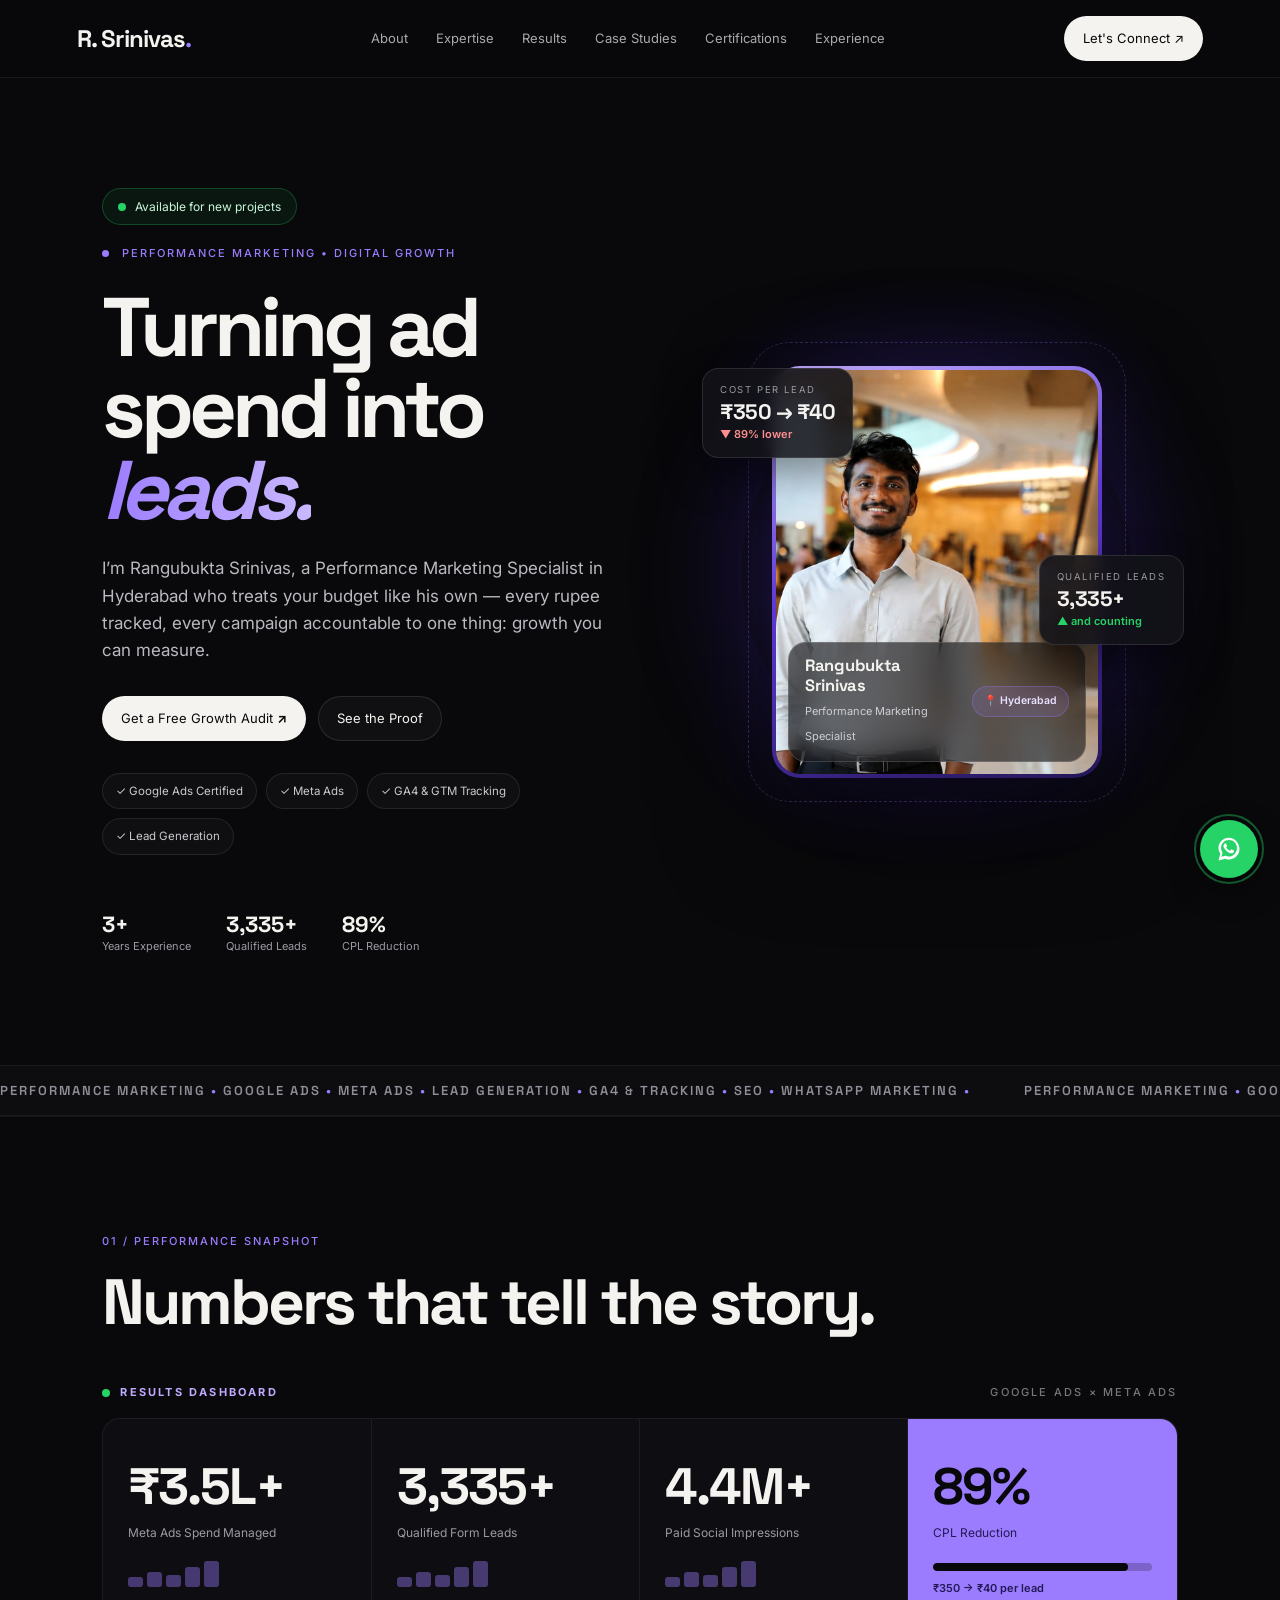
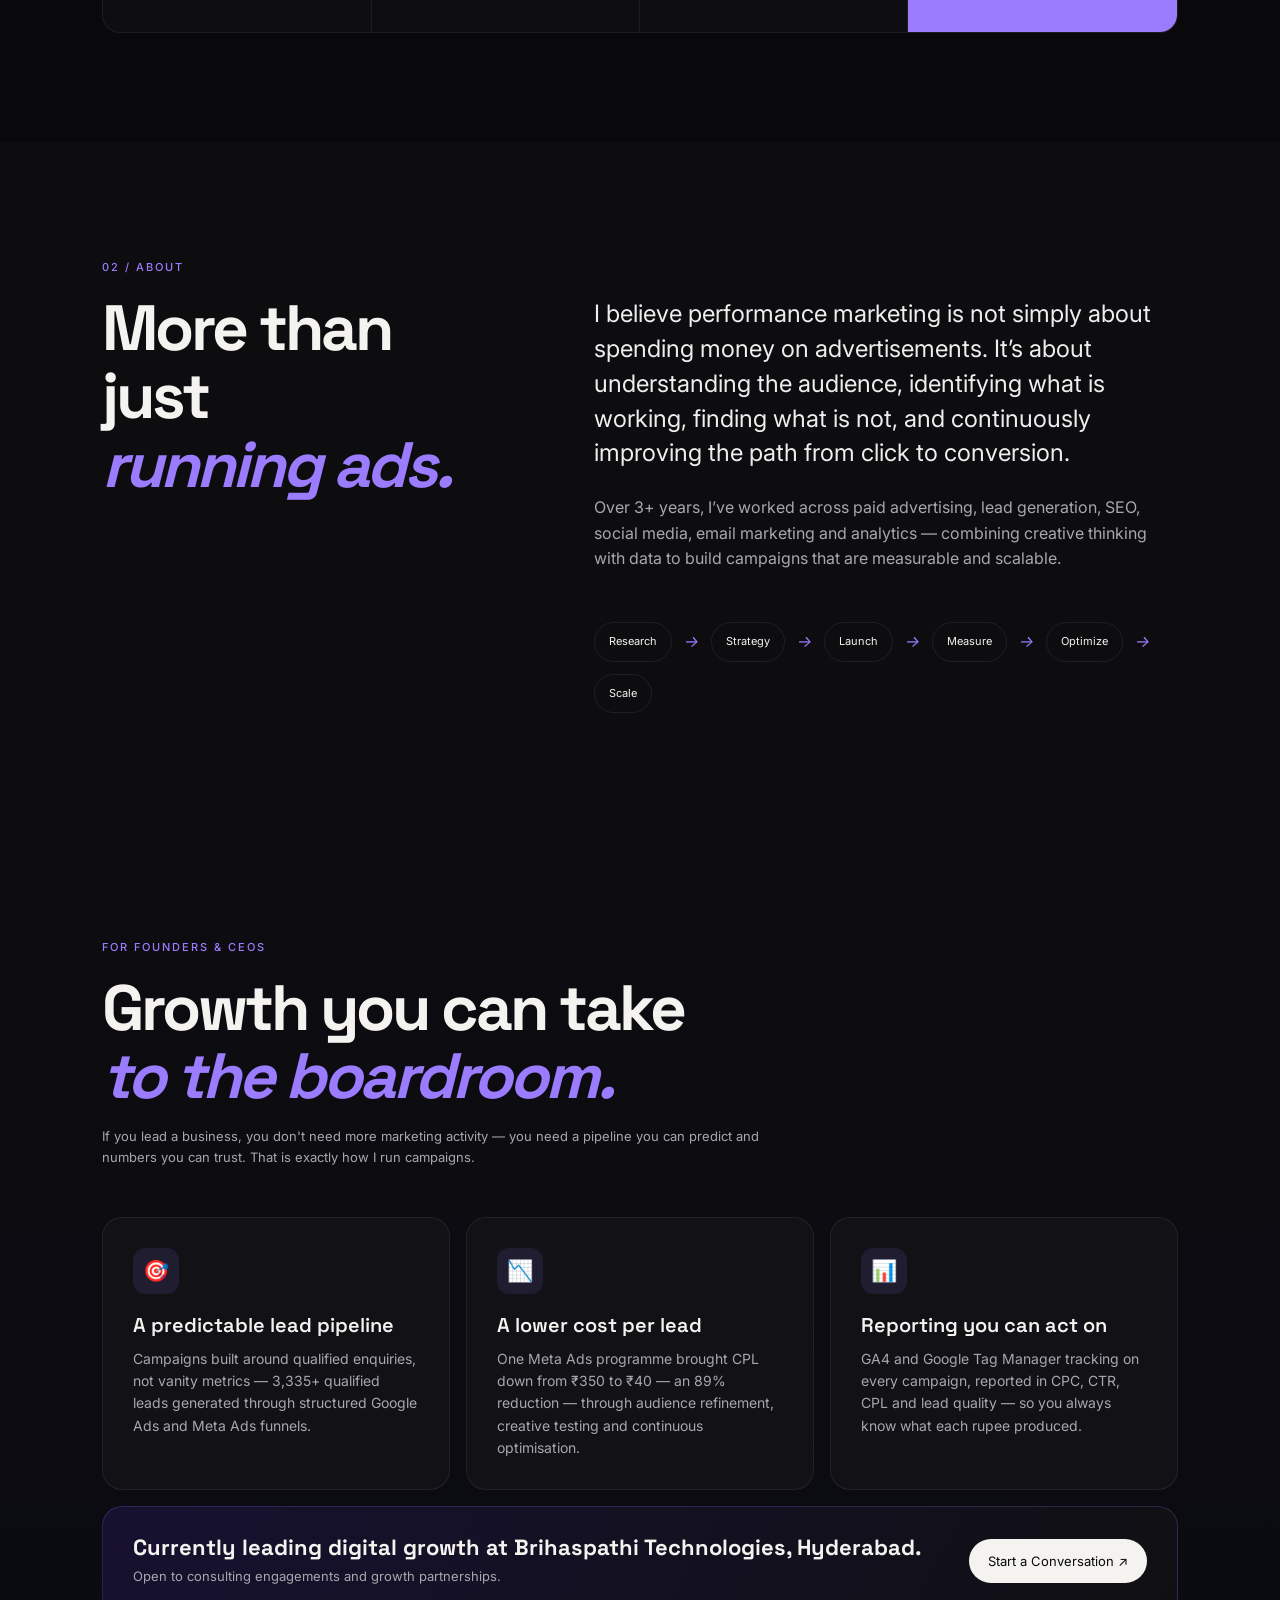
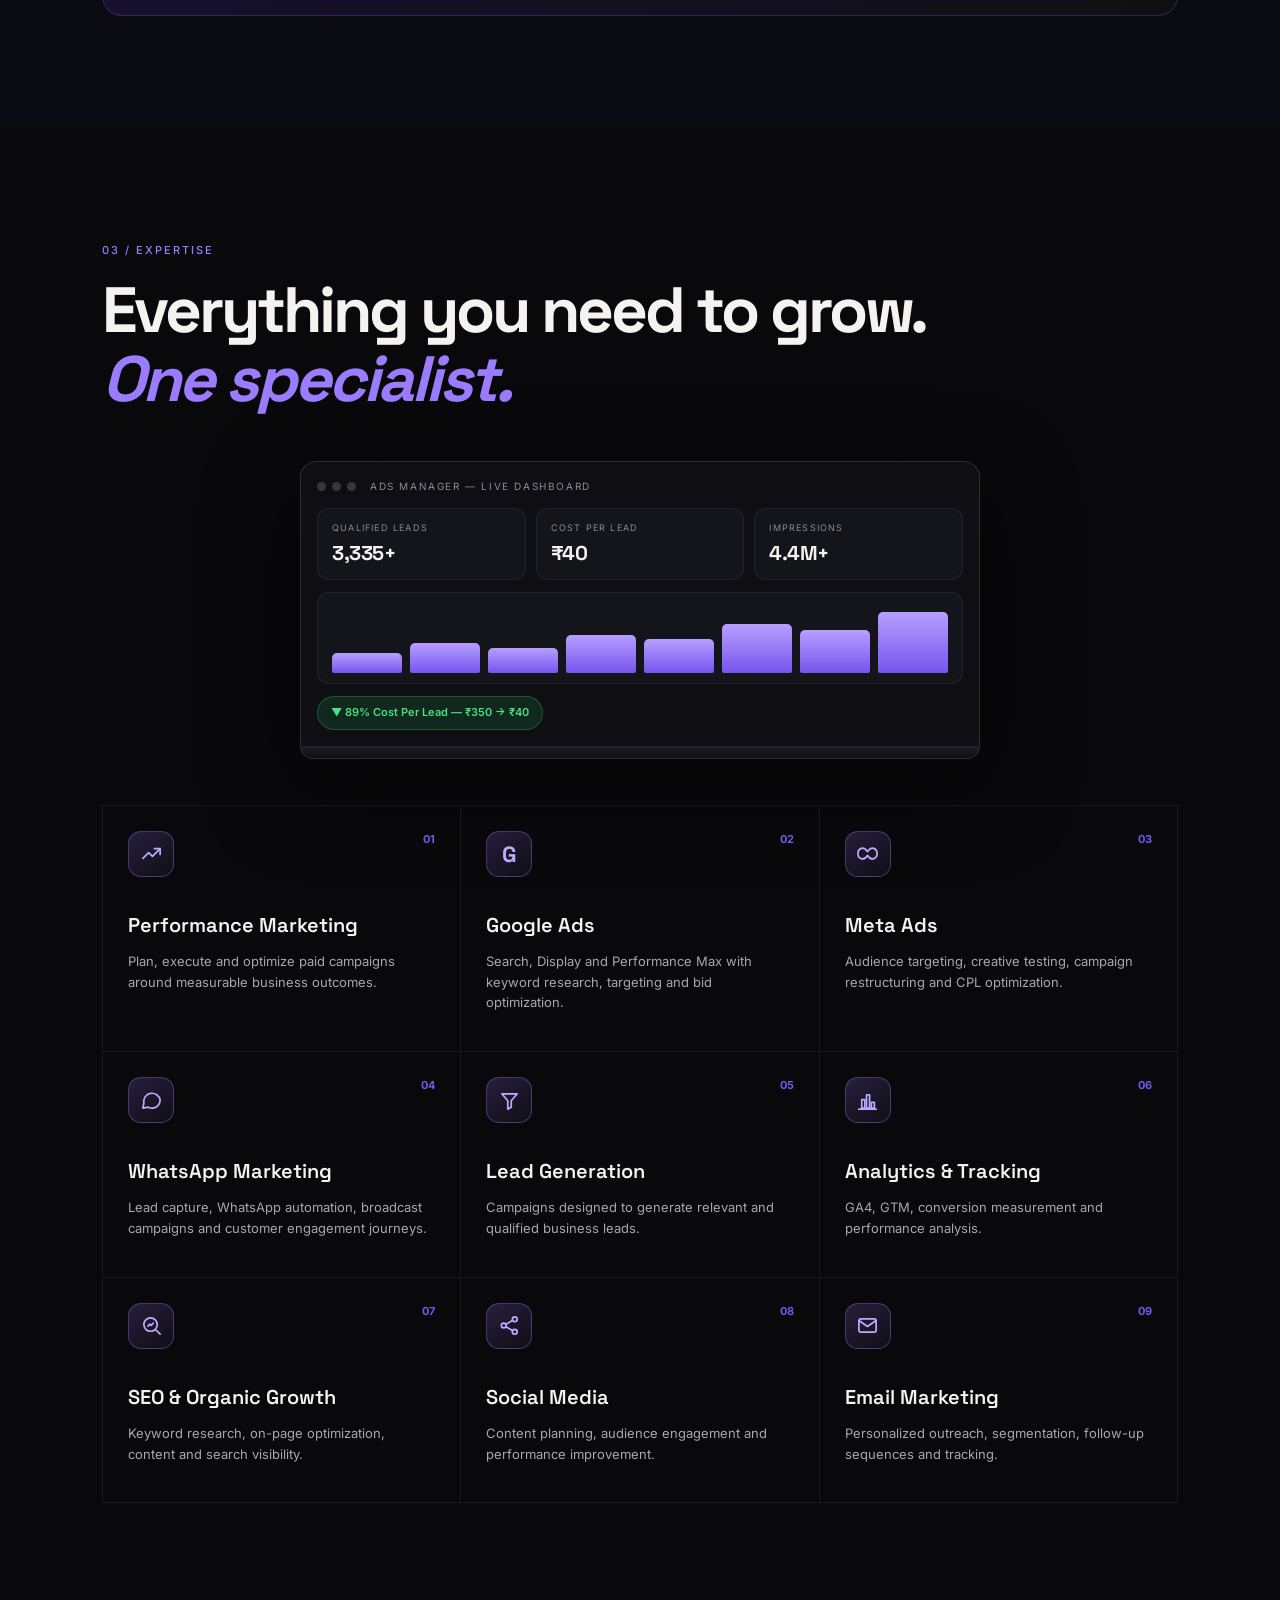
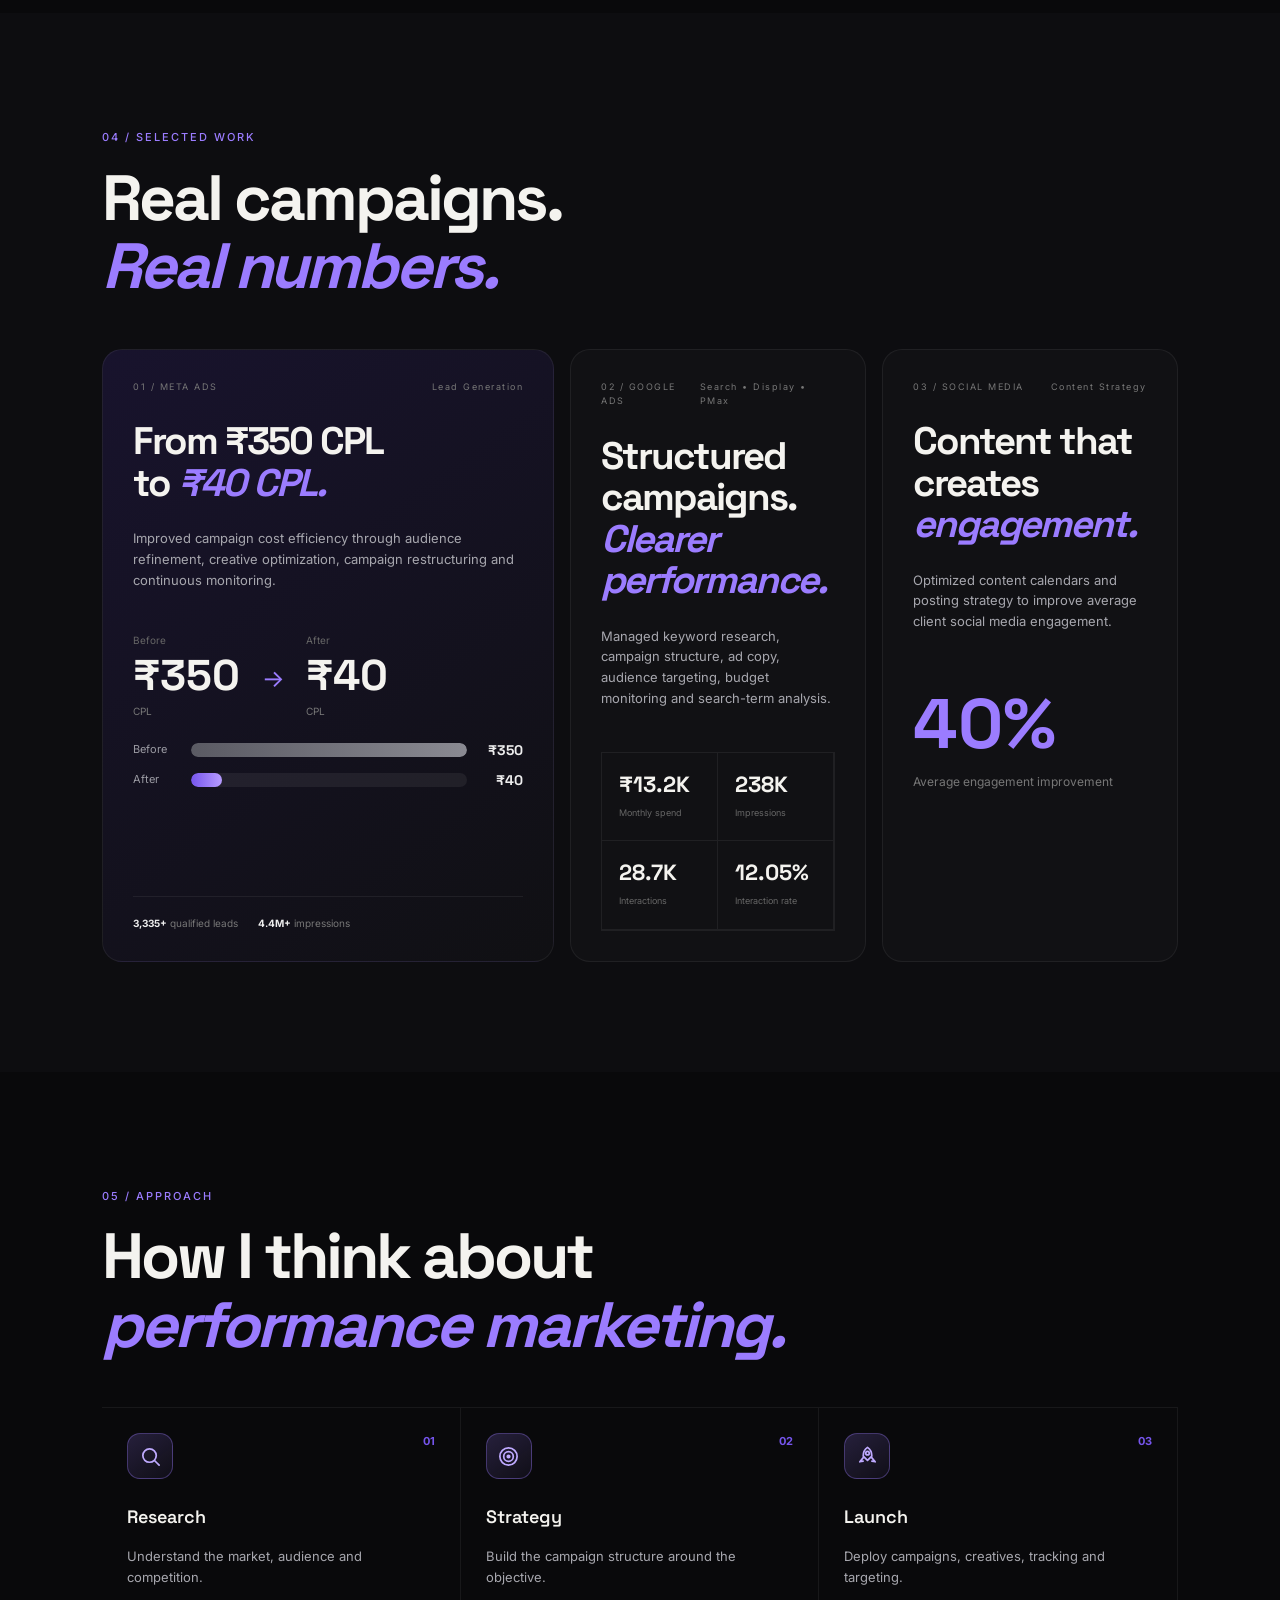
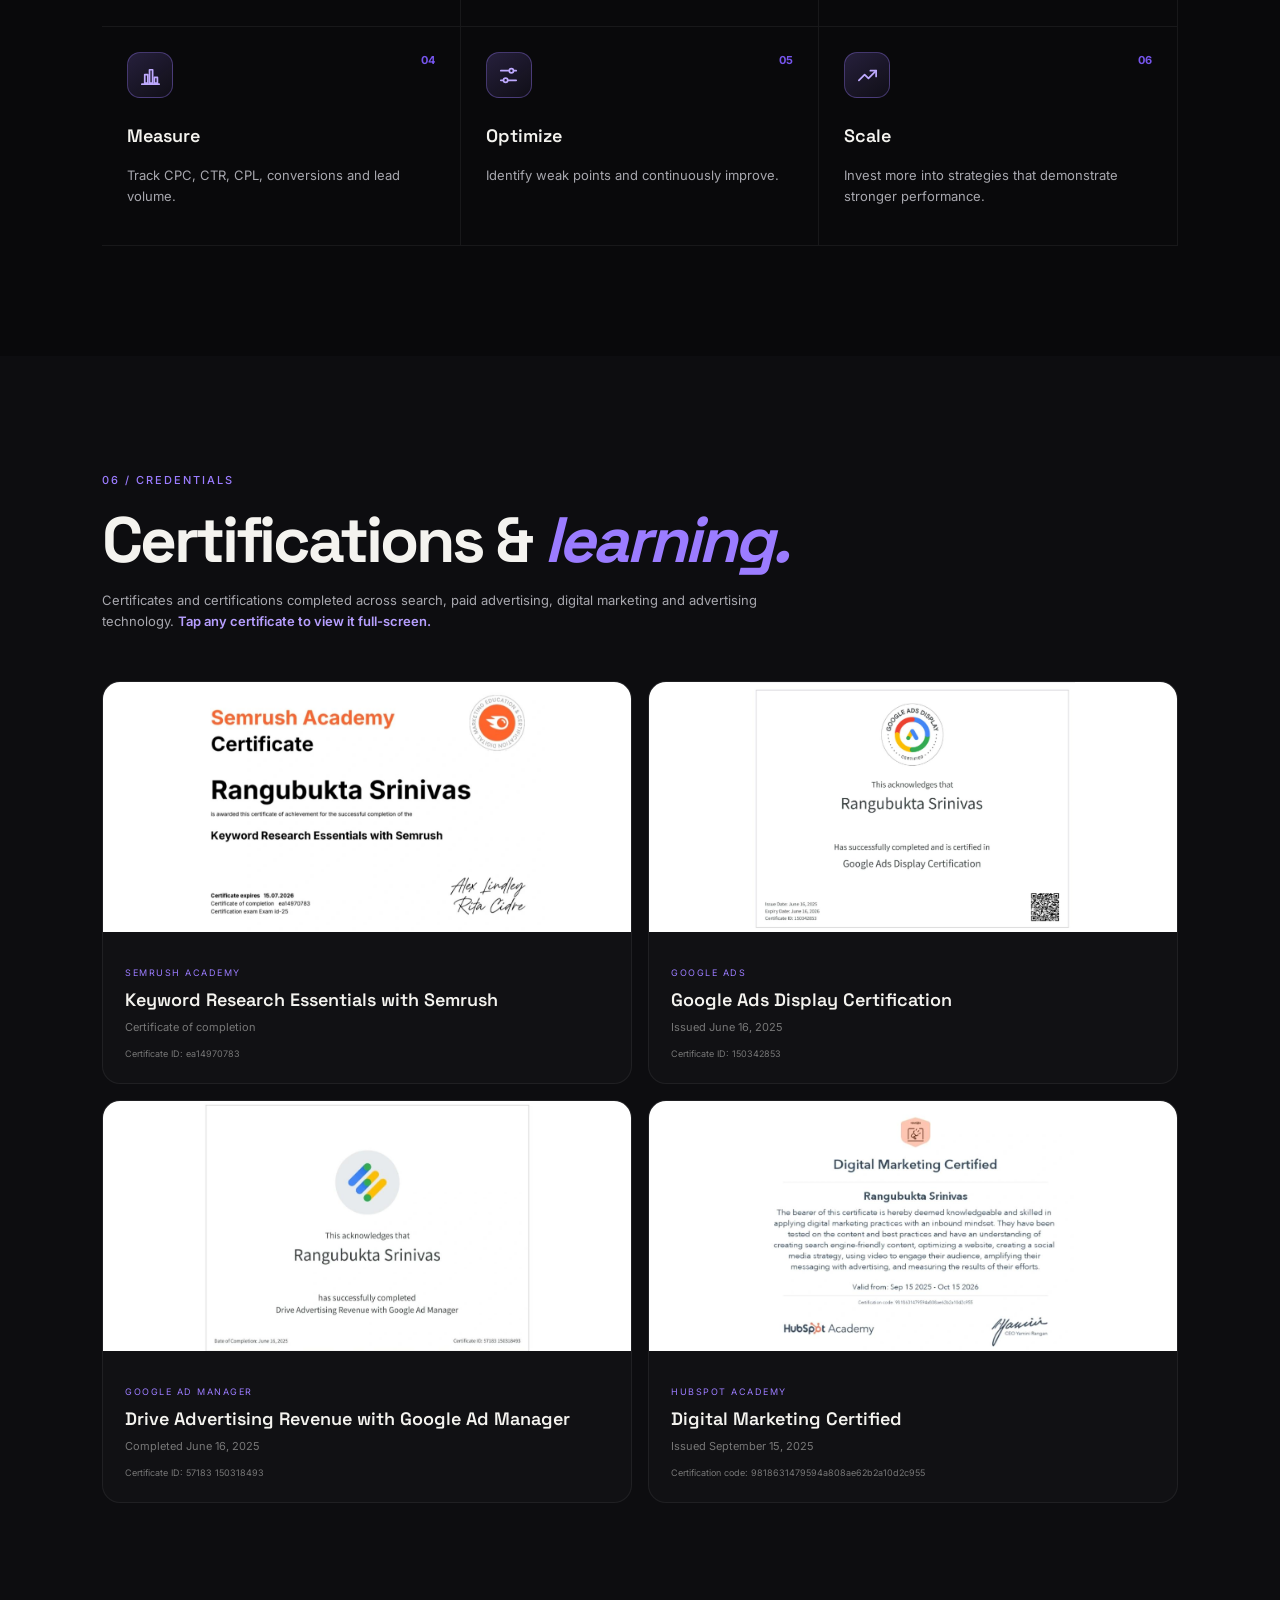
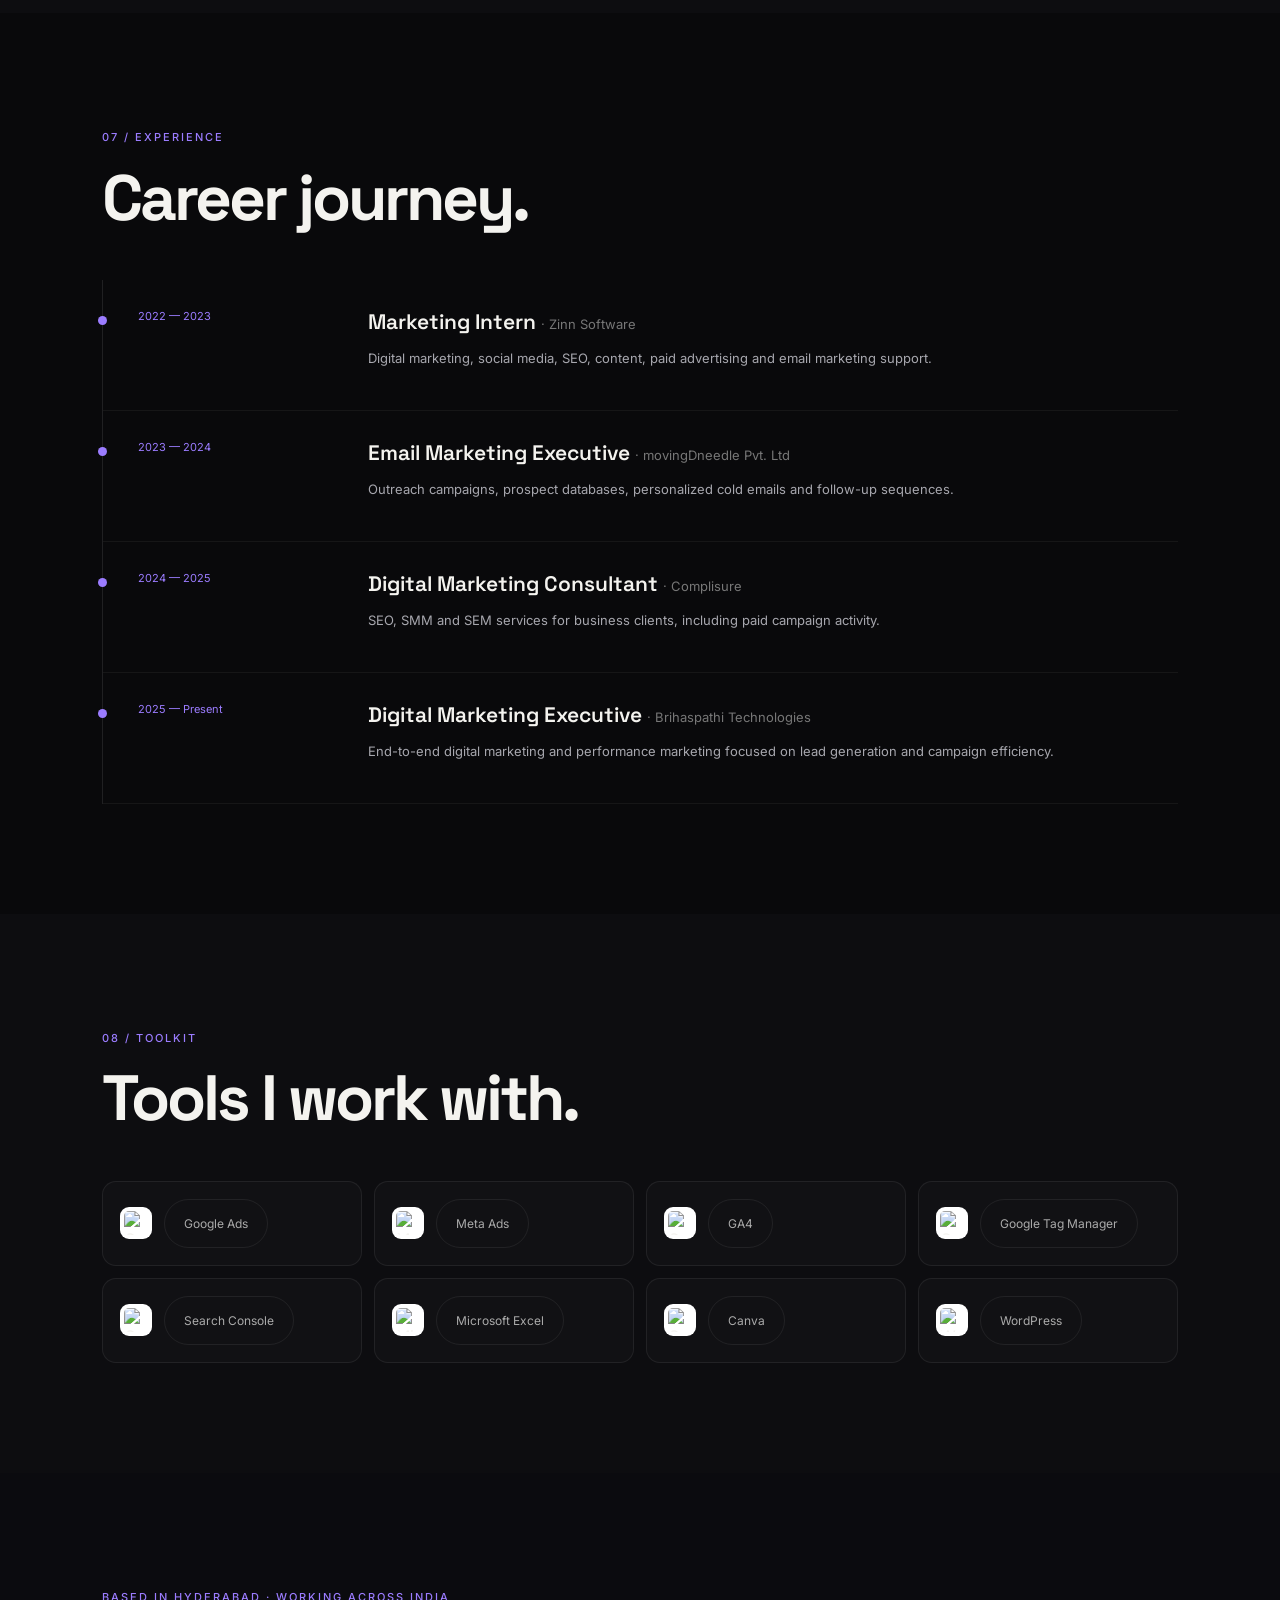
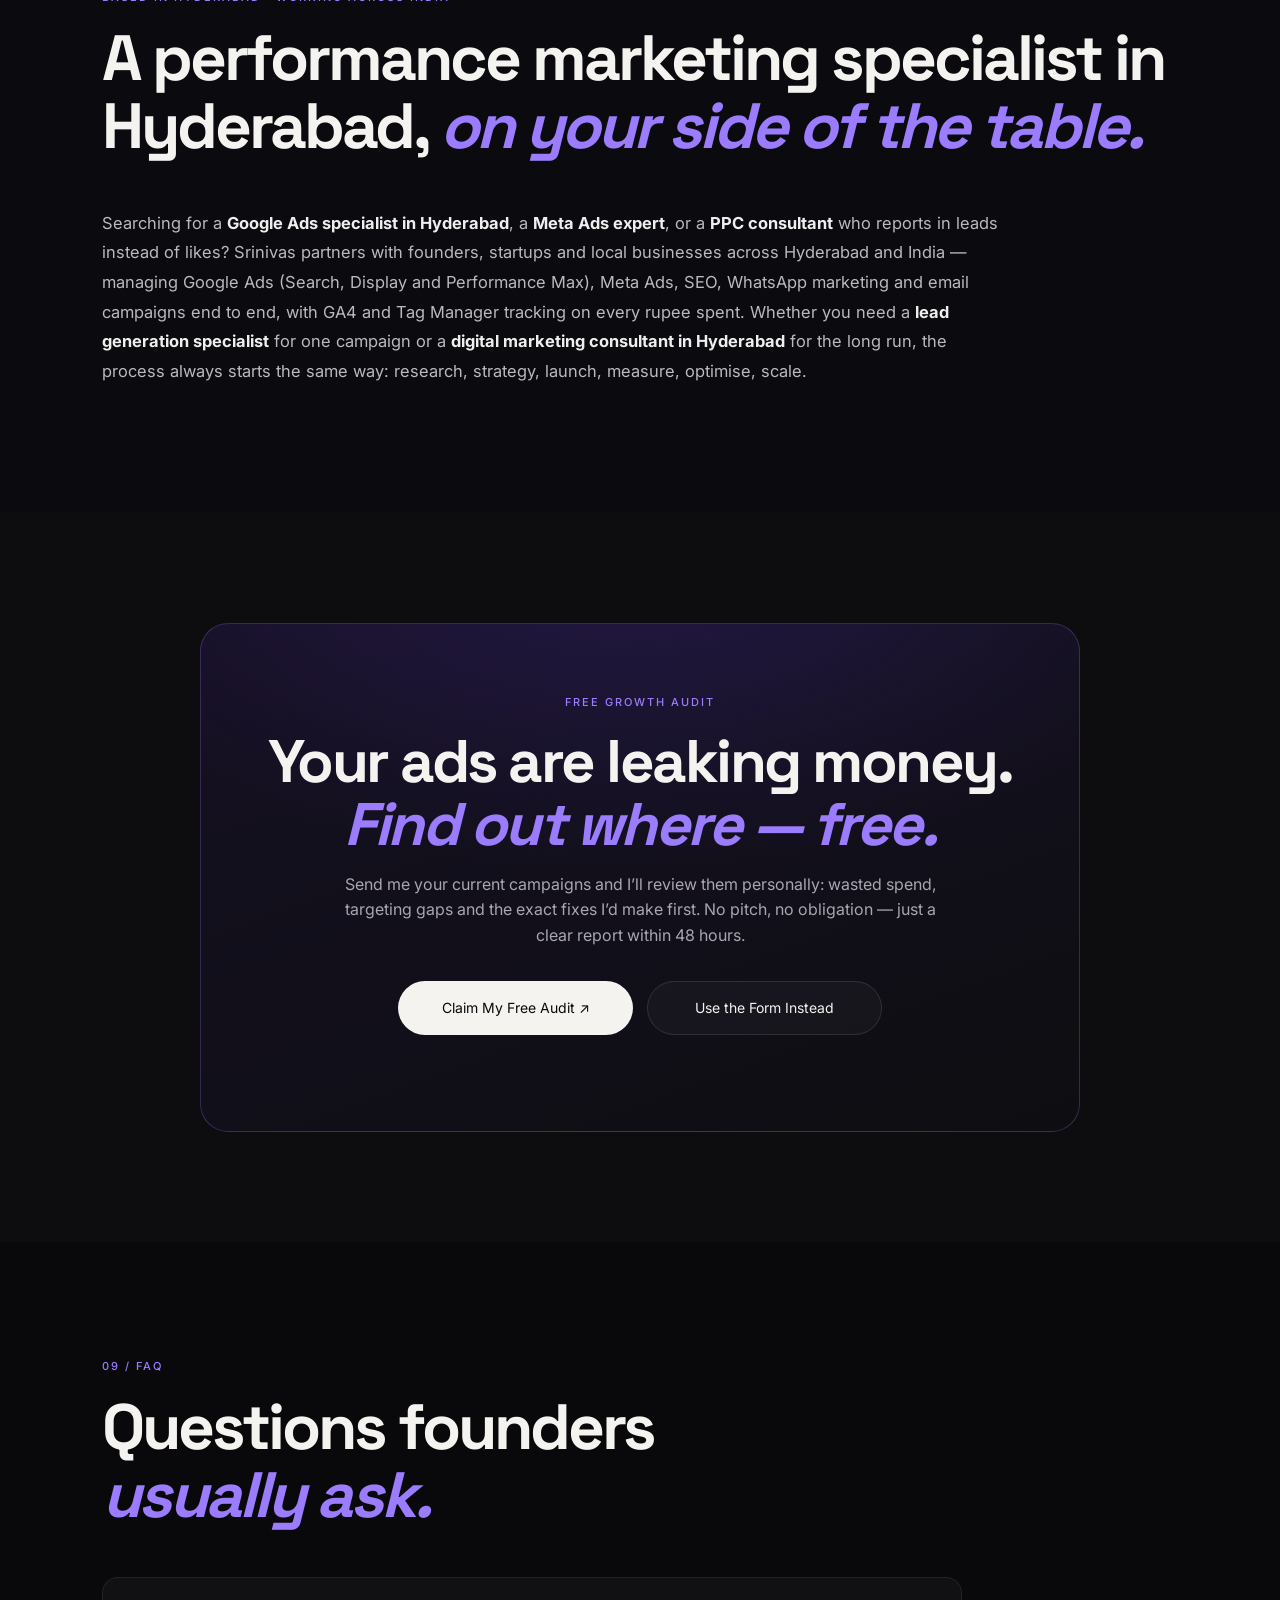
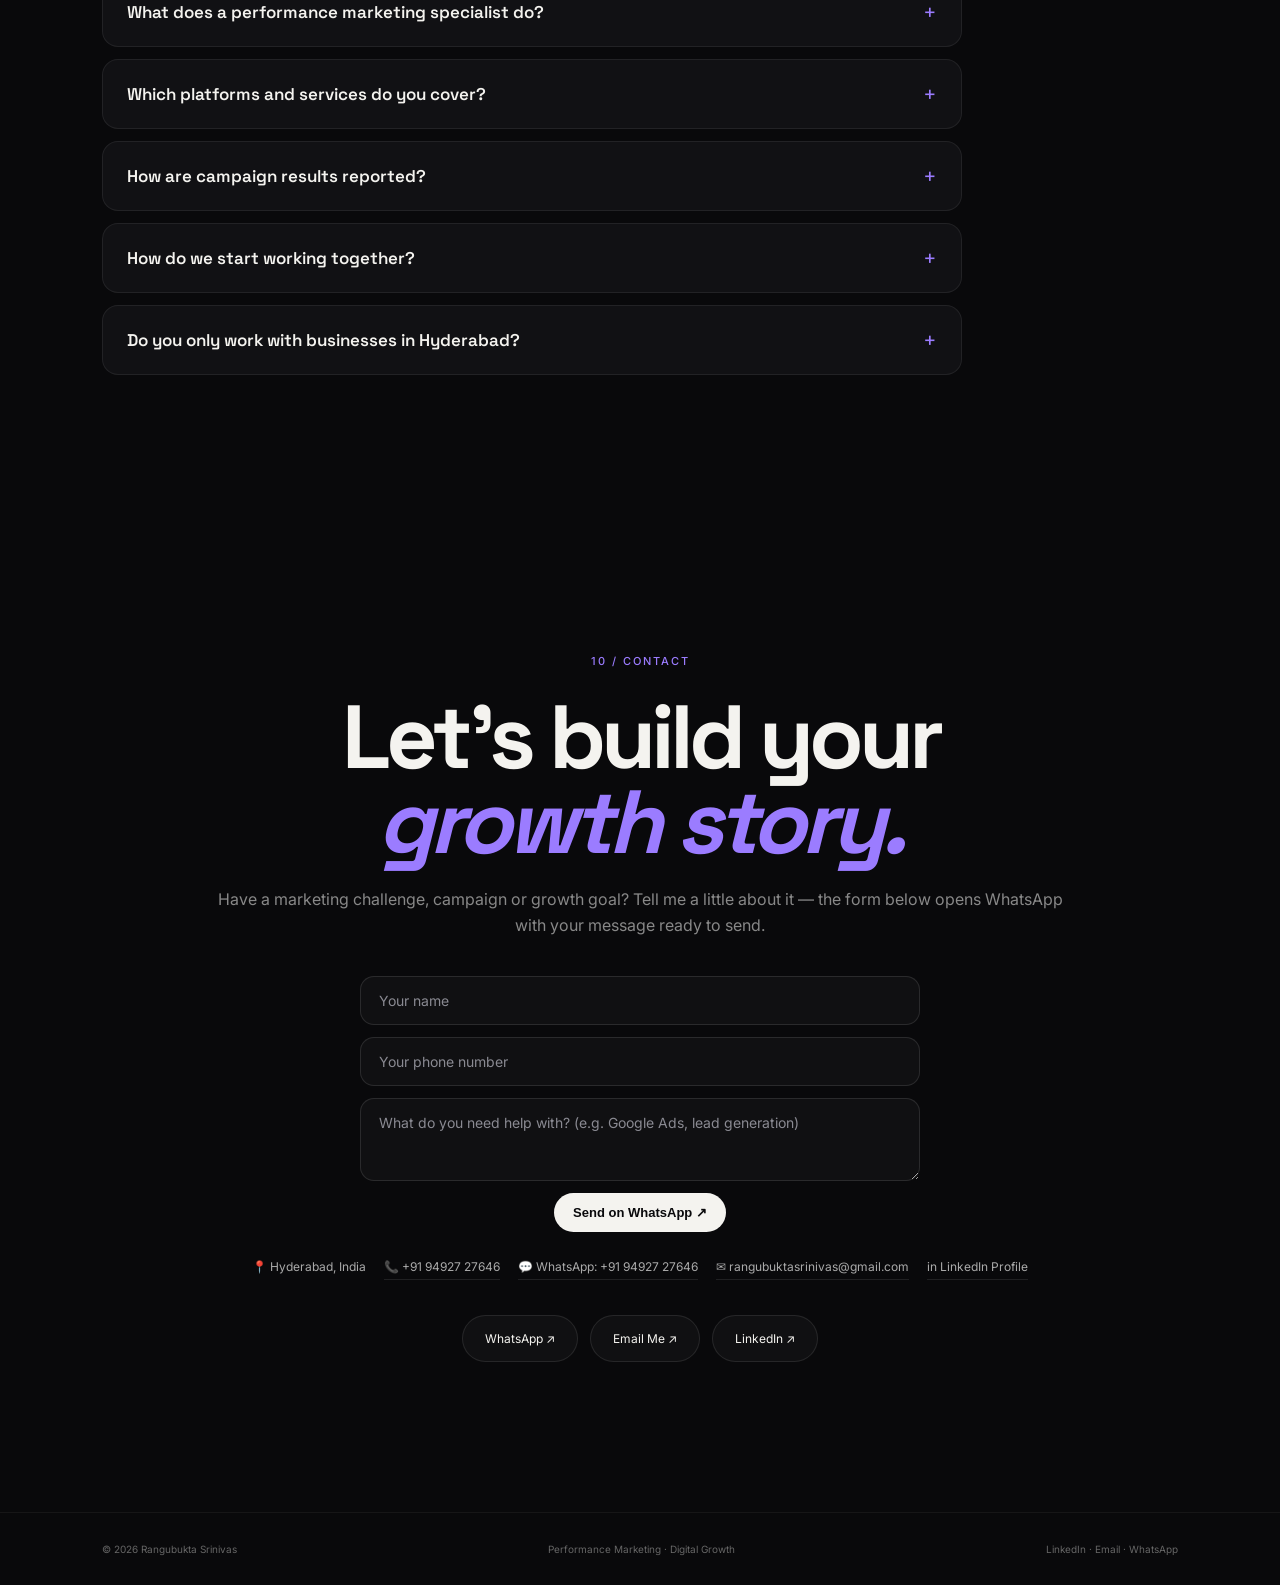
==== commit a87ef3bf: "v7 fixes: certificate lightbox, icon cards, laptop dashboard, results panel, brand logos, centered p" ====
--- a/index.html
+++ b/index.html
@@ -124,17 +124,17 @@
 <main id="home">
 <section class="hero section"><div class="hero-copy"><div class="avail"><span class="avail-dot"></span> Available for new projects</div><div class="eyebrow"><span></span> PERFORMANCE MARKETING • DIGITAL GROWTH</div><h1>Turning ad spend into <em id="rotator">customers.</em></h1><p>I’m Rangubukta Srinivas, a Performance Marketing Specialist in Hyderabad who treats your budget like his own — every rupee tracked, every campaign accountable to one thing: growth you can measure.</p><div class="actions"><a class="btn primary" href="#contact">Get a Free Growth Audit <b>↗</b></a><a class="btn ghost" href="#work">See the Proof</a></div><div class="trust-chips"><span>✓ Google Ads Certified</span><span>✓ Meta Ads</span><span>✓ GA4 &amp; GTM Tracking</span><span>✓ Lead Generation</span></div><div class="mini-proof"><div><strong>3+</strong><span>Years Experience</span></div><div><strong>3,335+</strong><span>Qualified Leads</span></div><div><strong data-count="89" data-suffix="%">0%</strong><span>CPL Reduction</span></div></div></div><div class="hero-visual"><div class="orb"></div><div class="photo-card" id="photoCard"><span class="photo-ring"></span><img fetchpriority="high" src="assets/profile-portrait.jpg" alt="Rangubukta Srinivas, Performance Marketing Specialist in Hyderabad"><div class="photo-shine"></div><div class="photo-caption"><div><strong>Rangubukta Srinivas</strong><span>Performance Marketing Specialist</span></div><span class="photo-loc">📍 Hyderabad</span></div></div><div class="float-card fc-cpl"><small>Cost Per Lead</small><strong>₹350 → ₹40</strong><span class="down">▼ 89% lower</span></div><div class="float-card fc-leads"><small>Qualified Leads</small><strong>3,335+</strong><span class="up">▲ and counting</span></div><div class="grid-art"></div></div></section>
 <div class="marquee" aria-hidden="true"><div class="marquee-track"><span>PERFORMANCE MARKETING <b>•</b> GOOGLE ADS <b>•</b> META ADS <b>•</b> LEAD GENERATION <b>•</b> GA4 &amp; TRACKING <b>•</b> SEO <b>•</b> WHATSAPP MARKETING <b>•</b>&nbsp;</span><span>PERFORMANCE MARKETING <b>•</b> GOOGLE ADS <b>•</b> META ADS <b>•</b> LEAD GENERATION <b>•</b> GA4 &amp; TRACKING <b>•</b> SEO <b>•</b> WHATSAPP MARKETING <b>•</b>&nbsp;</span></div></div>
-<section id="results" class="stats section"><div class="section-head"><span class="eyebrow">01 / PERFORMANCE SNAPSHOT</span><h2>Numbers that tell the story.</h2></div><div class="stats-grid"><article><strong data-count="3.5" data-decimals="1" data-prefix="₹" data-suffix="L+">₹0L+</strong><span>Meta Ads Spend Managed</span></article><article><strong data-count="3335" data-suffix="+">0+</strong><span>Qualified Form Leads</span></article><article><strong data-count="4.4" data-decimals="1" data-suffix="M+">0M+</strong><span>Paid Social Impressions</span></article><article class="accent"><strong data-count="89" data-suffix="%">0%</strong><span>CPL Reduction</span></article></div></section>
+<section id="results" class="stats section"><div class="section-head"><span class="eyebrow">01 / PERFORMANCE SNAPSHOT</span><h2>Numbers that tell the story.</h2></div><div class="dash-head"><span class="live-dot"></span> RESULTS DASHBOARD <span class="dash-sub">GOOGLE ADS × META ADS</span></div><div class="stats-grid"><article><strong data-count="3.5" data-decimals="1" data-prefix="₹" data-suffix="L+">₹0L+</strong><span>Meta Ads Spend Managed</span><div class="spark"><i style="--h:35%"></i><i style="--h:55%"></i><i style="--h:45%"></i><i style="--h:75%"></i><i style="--h:100%"></i></div></article><article><strong data-count="3335" data-suffix="+">0+</strong><span>Qualified Form Leads</span><div class="spark"><i style="--h:35%"></i><i style="--h:55%"></i><i style="--h:45%"></i><i style="--h:75%"></i><i style="--h:100%"></i></div></article><article><strong data-count="4.4" data-decimals="1" data-suffix="M+">0M+</strong><span>Paid Social Impressions</span><div class="spark"><i style="--h:35%"></i><i style="--h:55%"></i><i style="--h:45%"></i><i style="--h:75%"></i><i style="--h:100%"></i></div></article><article class="accent"><strong data-count="89" data-suffix="%">0%</strong><span>CPL Reduction</span><div class="cpl-track"><i></i></div><small class="cpl-note">₹350 → ₹40 per lead</small></article></div></section>
 <section id="about" class="about section"><div class="section-head"><span class="eyebrow">02 / ABOUT</span><h2>More than just<br><em>running ads.</em></h2></div><div class="about-content"><p class="lead">I believe performance marketing is not simply about spending money on advertisements. It’s about understanding the audience, identifying what is working, finding what is not, and continuously improving the path from click to conversion.</p><p>Over 3+ years, I’ve worked across paid advertising, lead generation, SEO, social media, email marketing and analytics — combining creative thinking with data to build campaigns that are measurable and scalable.</p><div class="process"><span>Research</span><i>→</i><span>Strategy</span><i>→</i><span>Launch</span><i>→</i><span>Measure</span><i>→</i><span>Optimize</span><i>→</i><span>Scale</span></div></div></section>
 <section class="founders section"><div class="section-head"><span class="eyebrow">FOR FOUNDERS &amp; CEOS</span><h2>Growth you can take<br><em>to the boardroom.</em></h2><p class="section-note">If you lead a business, you don't need more marketing activity — you need a pipeline you can predict and numbers you can trust. That is exactly how I run campaigns.</p></div><div class="founder-grid"><article><div class="f-icon">🎯</div><h3>A predictable lead pipeline</h3><p>Campaigns built around qualified enquiries, not vanity metrics — 3,335+ qualified leads generated through structured Google Ads and Meta Ads funnels.</p></article><article><div class="f-icon">📉</div><h3>A lower cost per lead</h3><p>One Meta Ads programme brought CPL down from ₹350 to ₹40 — an 89% reduction — through audience refinement, creative testing and continuous optimisation.</p></article><article><div class="f-icon">📊</div><h3>Reporting you can act on</h3><p>GA4 and Google Tag Manager tracking on every campaign, reported in CPC, CTR, CPL and lead quality — so you always know what each rupee produced.</p></article></div><div class="founder-strip"><div><strong>Currently leading digital growth at Brihaspathi Technologies, Hyderabad.</strong><br><span>Open to consulting engagements and growth partnerships.</span></div><a class="btn primary" href="#contact">Start a Conversation ↗</a></div></section>
-<section id="expertise" class="expertise section"><div class="section-head"><span class="eyebrow">03 / EXPERTISE</span><h2>Everything you need to grow.<br><em>One specialist.</em></h2></div><div class="services"><article><b>01</b><h3>Performance Marketing</h3><p>Plan, execute and optimize paid campaigns around measurable business outcomes.</p></article><article><b>02</b><h3>Google Ads</h3><p>Search, Display and Performance Max with keyword research, targeting and bid optimization.</p></article><article><b>03</b><h3>Meta Ads</h3><p>Audience targeting, creative testing, campaign restructuring and CPL optimization.</p></article><article><b>04</b><h3>WhatsApp Marketing</h3><p>Lead capture, WhatsApp automation, broadcast campaigns and customer engagement journeys.</p></article><article><b>05</b><h3>Lead Generation</h3><p>Campaigns designed to generate relevant and qualified business leads.</p></article><article><b>06</b><h3>Analytics & Tracking</h3><p>GA4, GTM, conversion measurement and performance analysis.</p></article><article><b>07</b><h3>SEO & Organic Growth</h3><p>Keyword research, on-page optimization, content and search visibility.</p></article><article><b>08</b><h3>Social Media</h3><p>Content planning, audience engagement and performance improvement.</p></article><article><b>09</b><h3>Email Marketing</h3><p>Personalized outreach, segmentation, follow-up sequences and tracking.</p></article></div></section>
+<section id="expertise" class="expertise section"><div class="section-head"><span class="eyebrow">03 / EXPERTISE</span><h2>Everything you need to grow.<br><em>One specialist.</em></h2></div><div class="laptop-wrap"><div class="laptop"><div class="lap-screen"><div class="lap-bar"><i></i><i></i><i></i><span>Ads Manager — Live Dashboard</span></div><div class="lap-kpis"><div><small>Qualified Leads</small><strong>3,335+</strong></div><div><small>Cost Per Lead</small><strong>₹40</strong></div><div><small>Impressions</small><strong>4.4M+</strong></div></div><div class="lap-chart"><i style="--h:30%"></i><i style="--h:45%"></i><i style="--h:38%"></i><i style="--h:58%"></i><i style="--h:52%"></i><i style="--h:74%"></i><i style="--h:66%"></i><i style="--h:92%"></i></div><span class="lap-badge">▼ 89% Cost Per Lead — ₹350 → ₹40</span></div><div class="lap-base"></div></div></div><div class="services"><article><div class="card-top"><span class="ic"><svg viewBox="0 0 24 24" fill="none" stroke="currentColor" stroke-width="1.8" stroke-linecap="round" stroke-linejoin="round" aria-hidden="true"><path d="M3 17l6-6 4 4 8-8"/><path d="M15 7h6v6"/></svg></span><b>01</b></div><h3>Performance Marketing</h3><p>Plan, execute and optimize paid campaigns around measurable business outcomes.</p></article><article><div class="card-top"><span class="ic ic-letter">G</span><b>02</b></div><h3>Google Ads</h3><p>Search, Display and Performance Max with keyword research, targeting and bid optimization.</p></article><article><div class="card-top"><span class="ic"><svg viewBox="0 0 24 24" fill="none" stroke="currentColor" stroke-width="1.8" stroke-linecap="round" stroke-linejoin="round" aria-hidden="true"><path d="M18.6 6.6c2 .8 3.4 2.8 3.4 5.4s-1.4 4.6-3.4 5.4c-2.3.9-4.7-.6-6.6-3.4-1.9 2.8-4.3 4.3-6.6 3.4C3.4 16.6 2 14.6 2 12s1.4-4.6 3.4-5.4c2.3-.9 4.7.6 6.6 3.4 1.9-2.8 4.3-4.3 6.6-3.4z"/></svg></span><b>03</b></div><h3>Meta Ads</h3><p>Audience targeting, creative testing, campaign restructuring and CPL optimization.</p></article><article><div class="card-top"><span class="ic"><svg viewBox="0 0 24 24" fill="none" stroke="currentColor" stroke-width="1.8" stroke-linecap="round" stroke-linejoin="round" aria-hidden="true"><path d="M21 11.5a8.5 8.5 0 0 1-12.4 7.5L3 20l1-5.3A8.5 8.5 0 1 1 21 11.5z"/></svg></span><b>04</b></div><h3>WhatsApp Marketing</h3><p>Lead capture, WhatsApp automation, broadcast campaigns and customer engagement journeys.</p></article><article><div class="card-top"><span class="ic"><svg viewBox="0 0 24 24" fill="none" stroke="currentColor" stroke-width="1.8" stroke-linecap="round" stroke-linejoin="round" aria-hidden="true"><path d="M4 5h16l-6.2 7.2V19l-3.6 2v-8.8L4 5z"/></svg></span><b>05</b></div><h3>Lead Generation</h3><p>Campaigns designed to generate relevant and qualified business leads.</p></article><article><div class="card-top"><span class="ic"><svg viewBox="0 0 24 24" fill="none" stroke="currentColor" stroke-width="1.8" stroke-linecap="round" stroke-linejoin="round" aria-hidden="true"><path d="M3 21h18"/><rect x="6" y="11" width="3.2" height="9"/><rect x="11" y="6" width="3.2" height="14"/><rect x="16" y="14" width="3.2" height="6"/></svg></span><b>06</b></div><h3>Analytics & Tracking</h3><p>GA4, GTM, conversion measurement and performance analysis.</p></article><article><div class="card-top"><span class="ic"><svg viewBox="0 0 24 24" fill="none" stroke="currentColor" stroke-width="1.8" stroke-linecap="round" stroke-linejoin="round" aria-hidden="true"><circle cx="11" cy="11" r="7"/><path d="M21 21l-4.3-4.3"/><path d="M8.3 12.6l1.9-2 1.4 1.4 2.3-2.4"/></svg></span><b>07</b></div><h3>SEO & Organic Growth</h3><p>Keyword research, on-page optimization, content and search visibility.</p></article><article><div class="card-top"><span class="ic"><svg viewBox="0 0 24 24" fill="none" stroke="currentColor" stroke-width="1.8" stroke-linecap="round" stroke-linejoin="round" aria-hidden="true"><circle cx="6" cy="12" r="2.5"/><circle cx="17.5" cy="5.5" r="2.5"/><circle cx="17.5" cy="18.5" r="2.5"/><path d="M8.2 10.7l7-3.9M8.2 13.3l7 3.9"/></svg></span><b>08</b></div><h3>Social Media</h3><p>Content planning, audience engagement and performance improvement.</p></article><article><div class="card-top"><span class="ic"><svg viewBox="0 0 24 24" fill="none" stroke="currentColor" stroke-width="1.8" stroke-linecap="round" stroke-linejoin="round" aria-hidden="true"><rect x="3" y="5" width="18" height="14" rx="2"/><path d="M3.5 7l8.5 6 8.5-6"/></svg></span><b>09</b></div><h3>Email Marketing</h3><p>Personalized outreach, segmentation, follow-up sequences and tracking.</p></article></div></section>
 <section id="work" class="work section"><div class="section-head"><span class="eyebrow">04 / SELECTED WORK</span><h2>Real campaigns.<br><em>Real numbers.</em></h2></div><div class="case-grid"><article class="case featured"><div class="case-top"><span>01 / META ADS</span><span>Lead Generation</span></div><h3>From ₹350 CPL<br>to <em>₹40 CPL.</em></h3><p>Improved campaign cost efficiency through audience refinement, creative optimization, campaign restructuring and continuous monitoring.</p><div class="before-after"><div><small>Before</small><strong>₹350</strong><span>CPL</span></div><div class="arrow">→</div><div><small>After</small><strong>₹40</strong><span>CPL</span></div></div><div class="cpl-chart"><div class="bar-row"><span>Before</span><div class="bar-track"><div class="bar-fill before" data-bar="100"></div></div><b>₹350</b></div><div class="bar-row"><span>After</span><div class="bar-track"><div class="bar-fill after" data-bar="11"></div></div><b>₹40</b></div></div><div class="case-metrics"><span><b>3,335+</b> qualified leads</span><span><b>4.4M+</b> impressions</span></div></article><article class="case"><div class="case-top"><span>02 / GOOGLE ADS</span><span>Search • Display • PMax</span></div><h3>Structured campaigns.<br><em>Clearer performance.</em></h3><p>Managed keyword research, campaign structure, ad copy, audience targeting, budget monitoring and search-term analysis.</p><div class="metric-list"><div><strong>₹13.2K</strong><span>Monthly spend</span></div><div><strong>238K</strong><span>Impressions</span></div><div><strong>28.7K</strong><span>Interactions</span></div><div><strong>12.05%</strong><span>Interaction rate</span></div></div></article><article class="case"><div class="case-top"><span>03 / SOCIAL MEDIA</span><span>Content Strategy</span></div><h3>Content that creates<br><em>engagement.</em></h3><p>Optimized content calendars and posting strategy to improve average client social media engagement.</p><div class="big-result"><strong data-count="40" data-suffix="%">0%</strong><span>Average engagement improvement</span></div></article></div></section>
-<section class="approach section"><div class="section-head"><span class="eyebrow">05 / APPROACH</span><h2>How I think about<br><em>performance marketing.</em></h2></div><div class="steps"><article><b>01</b><h3>Research</h3><p>Understand the market, audience and competition.</p></article><article><b>02</b><h3>Strategy</h3><p>Build the campaign structure around the objective.</p></article><article><b>03</b><h3>Launch</h3><p>Deploy campaigns, creatives, tracking and targeting.</p></article><article><b>04</b><h3>Measure</h3><p>Track CPC, CTR, CPL, conversions and lead volume.</p></article><article><b>05</b><h3>Optimize</h3><p>Identify weak points and continuously improve.</p></article><article><b>06</b><h3>Scale</h3><p>Invest more into strategies that demonstrate stronger performance.</p></article></div></section>
+<section class="approach section"><div class="section-head"><span class="eyebrow">05 / APPROACH</span><h2>How I think about<br><em>performance marketing.</em></h2></div><div class="steps"><article><div class="card-top"><span class="ic"><svg viewBox="0 0 24 24" fill="none" stroke="currentColor" stroke-width="1.8" stroke-linecap="round" stroke-linejoin="round" aria-hidden="true"><circle cx="11" cy="11" r="7"/><path d="M21 21l-4.3-4.3"/></svg></span><b>01</b></div><h3>Research</h3><p>Understand the market, audience and competition.</p></article><article><div class="card-top"><span class="ic"><svg viewBox="0 0 24 24" fill="none" stroke="currentColor" stroke-width="1.8" stroke-linecap="round" stroke-linejoin="round" aria-hidden="true"><circle cx="12" cy="12" r="9"/><circle cx="12" cy="12" r="5"/><circle cx="12" cy="12" r="1.3" fill="currentColor"/></svg></span><b>02</b></div><h3>Strategy</h3><p>Build the campaign structure around the objective.</p></article><article><div class="card-top"><span class="ic"><svg viewBox="0 0 24 24" fill="none" stroke="currentColor" stroke-width="1.8" stroke-linecap="round" stroke-linejoin="round" aria-hidden="true"><path d="M12 2.5c3 2 4.5 5.2 4.5 9L12 16 7.5 11.5c0-3.8 1.5-7 4.5-9z"/><circle cx="12" cy="8.5" r="1.8"/><path d="M7.6 13.2L4 17.5l3.4-.6M16.4 13.2L20 17.5l-3.4-.6"/></svg></span><b>03</b></div><h3>Launch</h3><p>Deploy campaigns, creatives, tracking and targeting.</p></article><article><div class="card-top"><span class="ic"><svg viewBox="0 0 24 24" fill="none" stroke="currentColor" stroke-width="1.8" stroke-linecap="round" stroke-linejoin="round" aria-hidden="true"><path d="M3 21h18"/><rect x="6" y="11" width="3.2" height="9"/><rect x="11" y="6" width="3.2" height="14"/><rect x="16" y="14" width="3.2" height="6"/></svg></span><b>04</b></div><h3>Measure</h3><p>Track CPC, CTR, CPL, conversions and lead volume.</p></article><article><div class="card-top"><span class="ic"><svg viewBox="0 0 24 24" fill="none" stroke="currentColor" stroke-width="1.8" stroke-linecap="round" stroke-linejoin="round" aria-hidden="true"><path d="M4 7h8M18 7h2M4 17h2M12 17h8"/><circle cx="15" cy="7" r="2.2"/><circle cx="9" cy="17" r="2.2"/></svg></span><b>05</b></div><h3>Optimize</h3><p>Identify weak points and continuously improve.</p></article><article><div class="card-top"><span class="ic"><svg viewBox="0 0 24 24" fill="none" stroke="currentColor" stroke-width="1.8" stroke-linecap="round" stroke-linejoin="round" aria-hidden="true"><path d="M3 17l6-6 4 4 8-8"/><path d="M15 7h6v6"/></svg></span><b>06</b></div><h3>Scale</h3><p>Invest more into strategies that demonstrate stronger performance.</p></article></div></section>
 <section id="certifications" class="certifications section">
 <div class="section-head">
 <span class="eyebrow">06 / CREDENTIALS</span>
 <h2>Certifications & <em>learning.</em></h2>
-<p class="section-note">Certificates and certifications completed across search, paid advertising, digital marketing and advertising technology.</p>
+<p class="section-note">Certificates and certifications completed across search, paid advertising, digital marketing and advertising technology. <strong class="tap-hint">Tap any certificate to view it full-screen.</strong></p>
 </div>
 <div class="cert-grid cert-gallery">
 <article class="cert-card">
@@ -176,12 +176,13 @@
 </div>
 </section>
 <section id="experience" class="experience section"><div class="section-head"><span class="eyebrow">07 / EXPERIENCE</span><h2>Career journey.</h2></div><div class="timeline"><article><span>2022 — 2023</span><div><h3>Marketing Intern <small>· Zinn Software</small></h3><p>Digital marketing, social media, SEO, content, paid advertising and email marketing support.</p></div></article><article><span>2023 — 2024</span><div><h3>Email Marketing Executive <small>· movingDneedle Pvt. Ltd</small></h3><p>Outreach campaigns, prospect databases, personalized cold emails and follow-up sequences.</p></div></article><article><span>2024 — 2025</span><div><h3>Digital Marketing Consultant <small>· Complisure</small></h3><p>SEO, SMM and SEM services for business clients, including paid campaign activity.</p></div></article><article><span>2025 — Present</span><div><h3>Digital Marketing Executive <small>· Brihaspathi Technologies</small></h3><p>End-to-end digital marketing and performance marketing focused on lead generation and campaign efficiency.</p></div></article></div></section>
-<section class="tools section"><div class="section-head"><span class="eyebrow">08 / TOOLKIT</span><h2>Tools I work with.</h2></div><div class="tool-cloud"><div class="tool"><img loading="lazy" decoding="async" src="https://cdn.simpleicons.org/googleads" alt="Google Ads logo"><span>Google Ads</span></div><div class="tool"><img loading="lazy" decoding="async" src="https://cdn.simpleicons.org/meta" alt="Meta logo"><span>Meta Ads</span></div><div class="tool"><img loading="lazy" decoding="async" src="https://cdn.simpleicons.org/googleanalytics" alt="Google Analytics logo"><span>GA4</span></div><div class="tool"><img loading="lazy" decoding="async" src="https://cdn.simpleicons.org/googletagmanager" alt="Google Tag Manager logo"><span>Google Tag Manager</span></div><div class="tool"><img loading="lazy" decoding="async" src="https://cdn.simpleicons.org/googlesearchconsole" alt="Google Search Console logo"><span>Search Console</span></div><div class="tool"><img loading="lazy" decoding="async" src="https://cdn.simpleicons.org/microsoft" alt="Microsoft logo"><span>Microsoft Excel</span></div><div class="tool"><img loading="lazy" decoding="async" src="https://cdn.simpleicons.org/canva" alt="Canva logo"><span>Canva</span></div><div class="tool"><img loading="lazy" decoding="async" src="https://cdn.simpleicons.org/wordpress" alt="WordPress logo"><span>WordPress</span></div></div></section>
+<section class="tools section"><div class="section-head"><span class="eyebrow">08 / TOOLKIT</span><h2>Tools I work with.</h2></div><div class="tool-cloud"><div class="tool"><img loading="lazy" decoding="async" src="assets/logos/googleads.svg" alt="Google Ads logo"><span>Google Ads</span></div><div class="tool"><img loading="lazy" decoding="async" src="assets/logos/meta.svg" alt="Meta logo"><span>Meta Ads</span></div><div class="tool"><img loading="lazy" decoding="async" src="assets/logos/googleanalytics.svg" alt="Google Analytics logo"><span>GA4</span></div><div class="tool"><img loading="lazy" decoding="async" src="assets/logos/googletagmanager.svg" alt="Google Tag Manager logo"><span>Google Tag Manager</span></div><div class="tool"><img loading="lazy" decoding="async" src="assets/logos/googlesearchconsole.svg" alt="Google Search Console logo"><span>Search Console</span></div><div class="tool"><img loading="lazy" decoding="async" src="assets/logos/microsoftexcel.svg" alt="Microsoft logo"><span>Microsoft Excel</span></div><div class="tool"><img loading="lazy" decoding="async" src="assets/logos/canva.svg" alt="Canva logo"><span>Canva</span></div><div class="tool"><img loading="lazy" decoding="async" src="assets/logos/wordpress.svg" alt="WordPress logo"><span>WordPress</span></div></div></section>
 <section class="seo-note section"><div class="section-head"><span class="eyebrow">BASED IN HYDERABAD · WORKING ACROSS INDIA</span><h2>A performance marketing specialist in Hyderabad, <em>on your side of the table.</em></h2></div><p>Searching for a <strong>Google Ads specialist in Hyderabad</strong>, a <strong>Meta Ads expert</strong>, or a <strong>PPC consultant</strong> who reports in leads instead of likes? Srinivas partners with founders, startups and local businesses across Hyderabad and India — managing Google Ads (Search, Display and Performance Max), Meta Ads, SEO, WhatsApp marketing and email campaigns end to end, with GA4 and Tag Manager tracking on every rupee spent. Whether you need a <strong>lead generation specialist</strong> for one campaign or a <strong>digital marketing consultant in Hyderabad</strong> for the long run, the process always starts the same way: research, strategy, launch, measure, optimise, scale.</p></section>
-<section class="offer section"><div class="offer-inner"><span class="eyebrow">FREE GROWTH AUDIT</span><h2>Your ads are leaking money.<br><em>Find out where — free.</em></h2><p>Send me your current campaigns and I’ll review them personally: wasted spend, targeting gaps and the exact fixes I’d make first. No pitch, no obligation — just a clear report within 48 hours.</p><div class="actions center"><a class="btn primary" href="https://wa.me/919492727646?text=Hi%20Srinivas%2C%20I%20want%20a%20free%20growth%20audit%20of%20my%20ads." target="_blank" rel="noopener">Claim My Free Audit ↗</a><a class="btn ghost" href="#contact">Use the Form Instead</a></div></div></section>
+<section class="offer section"><div class="offer-inner"><span class="eyebrow">FREE GROWTH AUDIT</span><h2>Your ads are leaking money.<br><em>Find out where — free.</em></h2><p>Send me your current campaigns and I’ll review them personally: wasted spend, targeting gaps and the exact fixes I’d make first. No pitch, no obligation — just a clear report within 48 hours.</p><div class="actions center offer-actions"><a class="btn primary" href="https://wa.me/919492727646?text=Hi%20Srinivas%2C%20I%20want%20a%20free%20growth%20audit%20of%20my%20ads." target="_blank" rel="noopener">Claim My Free Audit ↗</a><a class="btn ghost" href="#contact">Use the Form Instead</a></div></div></section>
 <section class="faq section"><div class="section-head"><span class="eyebrow">09 / FAQ</span><h2>Questions founders<br><em>usually ask.</em></h2></div><div class="faq-list"><details><summary>What does a performance marketing specialist do?</summary><p>A performance marketing specialist plans, runs and measures paid campaigns — Google Ads, Meta Ads and other paid media — against business outcomes like qualified leads and cost per lead, instead of impressions alone. The work covers research, strategy, launch, measurement and continuous optimisation.</p></details><details><summary>Which platforms and services do you cover?</summary><p>Google Ads (Search, Display and Performance Max), Meta Ads, lead generation, WhatsApp marketing, analytics and tracking with GA4 and Google Tag Manager, SEO and organic growth, social media and email marketing.</p></details><details><summary>How are campaign results reported?</summary><p>Every campaign is tracked with GA4 and Google Tag Manager conversion measurement. Reporting focuses on CPC, CTR, CPL, conversions and lead volume, so it is always clear what each rupee of spend produced.</p></details><details><summary>How do we start working together?</summary><p>Reach out on WhatsApp, through the contact form above, or on LinkedIn. Every engagement starts with research — your market, audience and competition — before a strategy and campaign structure are built around your objective.</p></details><details><summary>Do you only work with businesses in Hyderabad?</summary><p>I’m based in Hyderabad and work with clients across India. Campaigns are managed remotely with tracking and reporting online, so distance never slows the work — most client communication happens on calls and WhatsApp.</p></details></div></section>
-<section id="contact" class="contact section"><div class="contact-inner"><span class="eyebrow">10 / CONTACT</span><h2>Let's build your<br><em>growth story.</em></h2><p>Have a marketing challenge, campaign or growth goal? Tell me a little about it — the form below opens WhatsApp with your message ready to send.</p><form id="lead-form" class="lead-form"><input type="text" id="lead-name" name="name" placeholder="Your name" autocomplete="name" required><input type="tel" id="lead-phone" name="phone" placeholder="Your phone number" autocomplete="tel" required><textarea id="lead-msg" name="message" rows="3" placeholder="What do you need help with? (e.g. Google Ads, lead generation)" required></textarea><button type="submit" class="btn primary">Send on WhatsApp ↗</button></form><div class="contact-details"><span>📍 Hyderabad, India</span><a href="tel:+919492727646">📞 +91 94927 27646</a><a href="mailto:rangubuktasrinivas@gmail.com">✉ rangubuktasrinivas@gmail.com</a><a href="https://www.linkedin.com/in/srinivas-rangubukta-4a412b27b/" target="_blank" rel="noopener">in LinkedIn Profile</a></div><div class="contact-links"><a href="https://wa.me/919492727646?text=Hi%20Srinivas%2C%20I%27d%20like%20to%20discuss%20a%20marketing%20project." target="_blank" rel="noopener">WhatsApp ↗</a><a href="mailto:rangubuktasrinivas@gmail.com">Email Me ↗</a><a href="https://www.linkedin.com/in/srinivas-rangubukta-4a412b27b/" target="_blank" rel="noopener">LinkedIn ↗</a></div></div></section>
+<section id="contact" class="contact section"><div class="contact-inner"><span class="eyebrow">10 / CONTACT</span><h2>Let's build your<br><em>growth story.</em></h2><p>Have a marketing challenge, campaign or growth goal? Tell me a little about it — the form below opens WhatsApp with your message ready to send.</p><form id="lead-form" class="lead-form"><input type="text" id="lead-name" name="name" placeholder="Your name" autocomplete="name" required><input type="tel" id="lead-phone" name="phone" placeholder="Your phone number" autocomplete="tel" required><textarea id="lead-msg" name="message" rows="3" placeholder="What do you need help with? (e.g. Google Ads, lead generation)" required></textarea><button type="submit" class="btn primary">Send on WhatsApp ↗</button></form><div class="contact-details"><span>📍 Hyderabad, India</span><a href="tel:+919492727646">📞 +91 94927 27646</a><a href="https://wa.me/919492727646" target="_blank" rel="noopener">💬 WhatsApp: +91 94927 27646</a><a href="mailto:rangubuktasrinivas@gmail.com">✉ rangubuktasrinivas@gmail.com</a><a href="https://www.linkedin.com/in/srinivas-rangubukta-4a412b27b/" target="_blank" rel="noopener">in LinkedIn Profile</a></div><div class="contact-links"><a href="https://wa.me/919492727646?text=Hi%20Srinivas%2C%20I%27d%20like%20to%20discuss%20a%20marketing%20project." target="_blank" rel="noopener">WhatsApp ↗</a><a href="mailto:rangubuktasrinivas@gmail.com">Email Me ↗</a><a href="https://www.linkedin.com/in/srinivas-rangubukta-4a412b27b/" target="_blank" rel="noopener">LinkedIn ↗</a></div></div></section>
 </main><footer><span>© 2026 Rangubukta Srinivas</span><span>Performance Marketing · Digital Growth</span><span class="footer-links"><a href="https://www.linkedin.com/in/srinivas-rangubukta-4a412b27b/" target="_blank" rel="noopener">LinkedIn</a> · <a href="mailto:rangubuktasrinivas@gmail.com">Email</a> · <a href="https://wa.me/919492727646" target="_blank" rel="noopener">WhatsApp</a></span></footer>
+<div class="lightbox" id="lightbox" aria-hidden="true"><button class="lb-close" aria-label="Close certificate view">✕</button><img id="lbImg" src="" alt=""><p id="lbCap"></p></div>
 <a class="wa-float" href="https://wa.me/919492727646?text=Hi%20Srinivas%2C%20I%27d%20like%20to%20discuss%20a%20marketing%20project." target="_blank" rel="noopener" aria-label="Chat on WhatsApp"><svg viewBox="0 0 32 32" width="28" height="28" fill="#fff" aria-hidden="true"><path d="M16 3C9.4 3 4 8.3 4 14.9c0 2.4.8 4.6 2.1 6.4L4 29l7.9-2c1.2.7 2.6 1 4.1 1 6.6 0 12-5.3 12-11.9S22.6 3 16 3zm0 21.7c-1.3 0-2.6-.3-3.7-.9l-.3-.2-4.6 1.2 1.2-4.5-.2-.3a9.7 9.7 0 0 1-1.5-5.2C6.9 9.6 11 5.6 16 5.6S25.1 9.6 25.1 14.8 21 24.7 16 24.7zm5.3-7.2c-.3-.2-1.7-.9-2-1-.3-.1-.5-.2-.8.2-.2.3-.9 1-.9 1.2-.2.2-.3.2-.6.1a8 8 0 0 1-4-3.5c-.3-.5.3-.5.7-1.6.1-.2 0-.4 0-.5l-.9-2.1c-.2-.6-.5-.5-.7-.5h-.6c-.2 0-.5.1-.8.4-.3.3-1 1-1 2.5s1.1 2.9 1.2 3c.2.2 2.1 3.2 5.1 4.5.7.3 1.3.5 1.7.6.7.2 1.4.2 1.9.1.6-.1 1.7-.8 2-1.5.2-.7.2-1.3.2-1.5-.1-.1-.3-.2-.5-.3z"/></svg></a>
 <div class="mobile-bar"><a href="tel:+919492727646">📞 Call</a><a class="mb-wa" href="https://wa.me/919492727646" target="_blank" rel="noopener">WhatsApp</a><a href="#contact">Free Audit</a></div>
 <script src="script.js"></script></body></html>
--- a/style.css
+++ b/style.css
@@ -263,3 +263,54 @@
   .photo-card{width:224px;height:284px}
   .trust-chips span{font-size:10.5px;padding:7px 10px}
 }
+
+/* ===== v7: user feedback fixes (2026-11-05) ===== */
+.cert-image{cursor:zoom-in}
+.tap-hint{color:#b79fff;font-weight:600}
+.lightbox{position:fixed;inset:0;z-index:200;background:rgba(5,5,8,.93);backdrop-filter:blur(8px);display:none;place-items:center;padding:20px}
+.lightbox.open{display:grid}
+.lightbox img{max-width:min(1000px,94vw);max-height:82vh;object-fit:contain;background:#fff;border-radius:10px;box-shadow:0 40px 120px #000}
+.lightbox p{color:#cfcfd6;font-size:13px;text-align:center;max-width:640px;margin:14px auto 0}
+.lb-close{position:absolute;top:18px;right:18px;width:44px;height:44px;border-radius:50%;border:1px solid #ffffff30;background:#ffffff12;color:#fff;font-size:17px;cursor:pointer}
+.card-top{display:flex;justify-content:space-between;align-items:flex-start}
+.ic{width:46px;height:46px;flex:none;border-radius:13px;display:grid;place-items:center;background:linear-gradient(145deg,rgba(155,124,255,.20),rgba(155,124,255,.05));border:1px solid rgba(155,124,255,.35);color:#bfaaff}
+.ic svg{width:23px;height:23px}
+.ic-letter{font:800 22px 'Space Grotesk',sans-serif;color:#bfaaff}
+.services article:hover .ic,.steps article:hover .ic{background:linear-gradient(145deg,#9b7cff,#7655ed);color:#fff}
+.steps article{transition:.3s}
+.steps article:hover{background:#101015}
+.steps h3{margin-top:26px}
+.laptop-wrap{display:grid;place-items:center;margin:4px 0 46px}
+.laptop{width:min(680px,94%)}
+.lap-screen{border:1px solid #ffffff22;border-bottom:0;border-radius:16px 16px 0 0;background:#0e0e13;padding:16px;box-shadow:0 34px 90px rgba(0,0,0,.55)}
+.lap-bar{display:flex;gap:6px;align-items:center;margin-bottom:14px}
+.lap-bar i{width:9px;height:9px;border-radius:50%;background:#ffffff2c}
+.lap-bar span{margin-left:8px;font-size:10px;letter-spacing:1.6px;color:#8b8b93;text-transform:uppercase}
+.lap-kpis{display:grid;grid-template-columns:repeat(3,1fr);gap:10px}
+.lap-kpis div{background:#14141b;border:1px solid #ffffff10;border-radius:12px;padding:12px 14px}
+.lap-kpis small{display:block;color:#8b8b93;font-size:9px;letter-spacing:1.2px;text-transform:uppercase;margin-bottom:4px}
+.lap-kpis strong{font:700 20px 'Space Grotesk',sans-serif;letter-spacing:-.5px}
+.lap-chart{display:flex;align-items:flex-end;gap:8px;height:92px;margin-top:12px;background:#14141b;border:1px solid #ffffff10;border-radius:12px;padding:14px 14px 10px}
+.lap-chart i{flex:1;height:var(--h);background:linear-gradient(180deg,#b79fff,#7655ed);border-radius:5px 5px 2px 2px}
+.lap-badge{display:inline-block;margin-top:12px;background:rgba(37,211,102,.13);color:#4be07f;border:1px solid rgba(37,211,102,.3);padding:7px 13px;border-radius:100px;font-size:11px;font-weight:600}
+.lap-base{height:13px;background:linear-gradient(#1d1d24,#0f0f13);border:1px solid #ffffff16;border-radius:0 0 16px 16px}
+.dash-head{display:flex;align-items:center;gap:10px;font-size:11px;font-weight:700;letter-spacing:2.2px;color:#bfaaff;margin-bottom:16px}
+.live-dot{width:8px;height:8px;border-radius:50%;background:#25d366;animation:waPulse 2s ease-out infinite}
+.dash-sub{margin-left:auto;color:#777;font-weight:500}
+.stats-grid{border-radius:18px;overflow:hidden;background:#0e0e12}
+.spark{display:flex;align-items:flex-end;gap:4px;height:26px;margin-top:16px}
+.spark i{width:15px;height:var(--h);background:rgba(155,124,255,.4);border-radius:3px}
+.stats-grid .accent .spark i{background:rgba(9,9,11,.3)}
+.cpl-track{height:8px;background:rgba(9,9,11,.22);border-radius:99px;margin-top:18px;overflow:hidden}
+.cpl-track i{display:block;height:100%;width:89%;background:#09090b;border-radius:99px}
+.cpl-note{display:block;margin-top:9px;font-size:11px;color:#241957;font-weight:600}
+.offer-actions{gap:14px;flex-wrap:wrap}
+.offer-actions .btn{min-width:235px;text-align:center;padding:15px 24px;font-size:14px}
+.tool img{filter:none!important;width:32px;height:32px;background:#fff;border-radius:9px;padding:4px;opacity:1}
+.photo-card img{object-position:50% 16%}
+@media(max-width:700px){
+        .offer-actions{flex-direction:column;align-items:stretch}
+  .offer-actions .btn{width:100%;min-width:0}
+  .lap-kpis strong{font-size:16px}
+  .lap-chart{height:70px}
+}
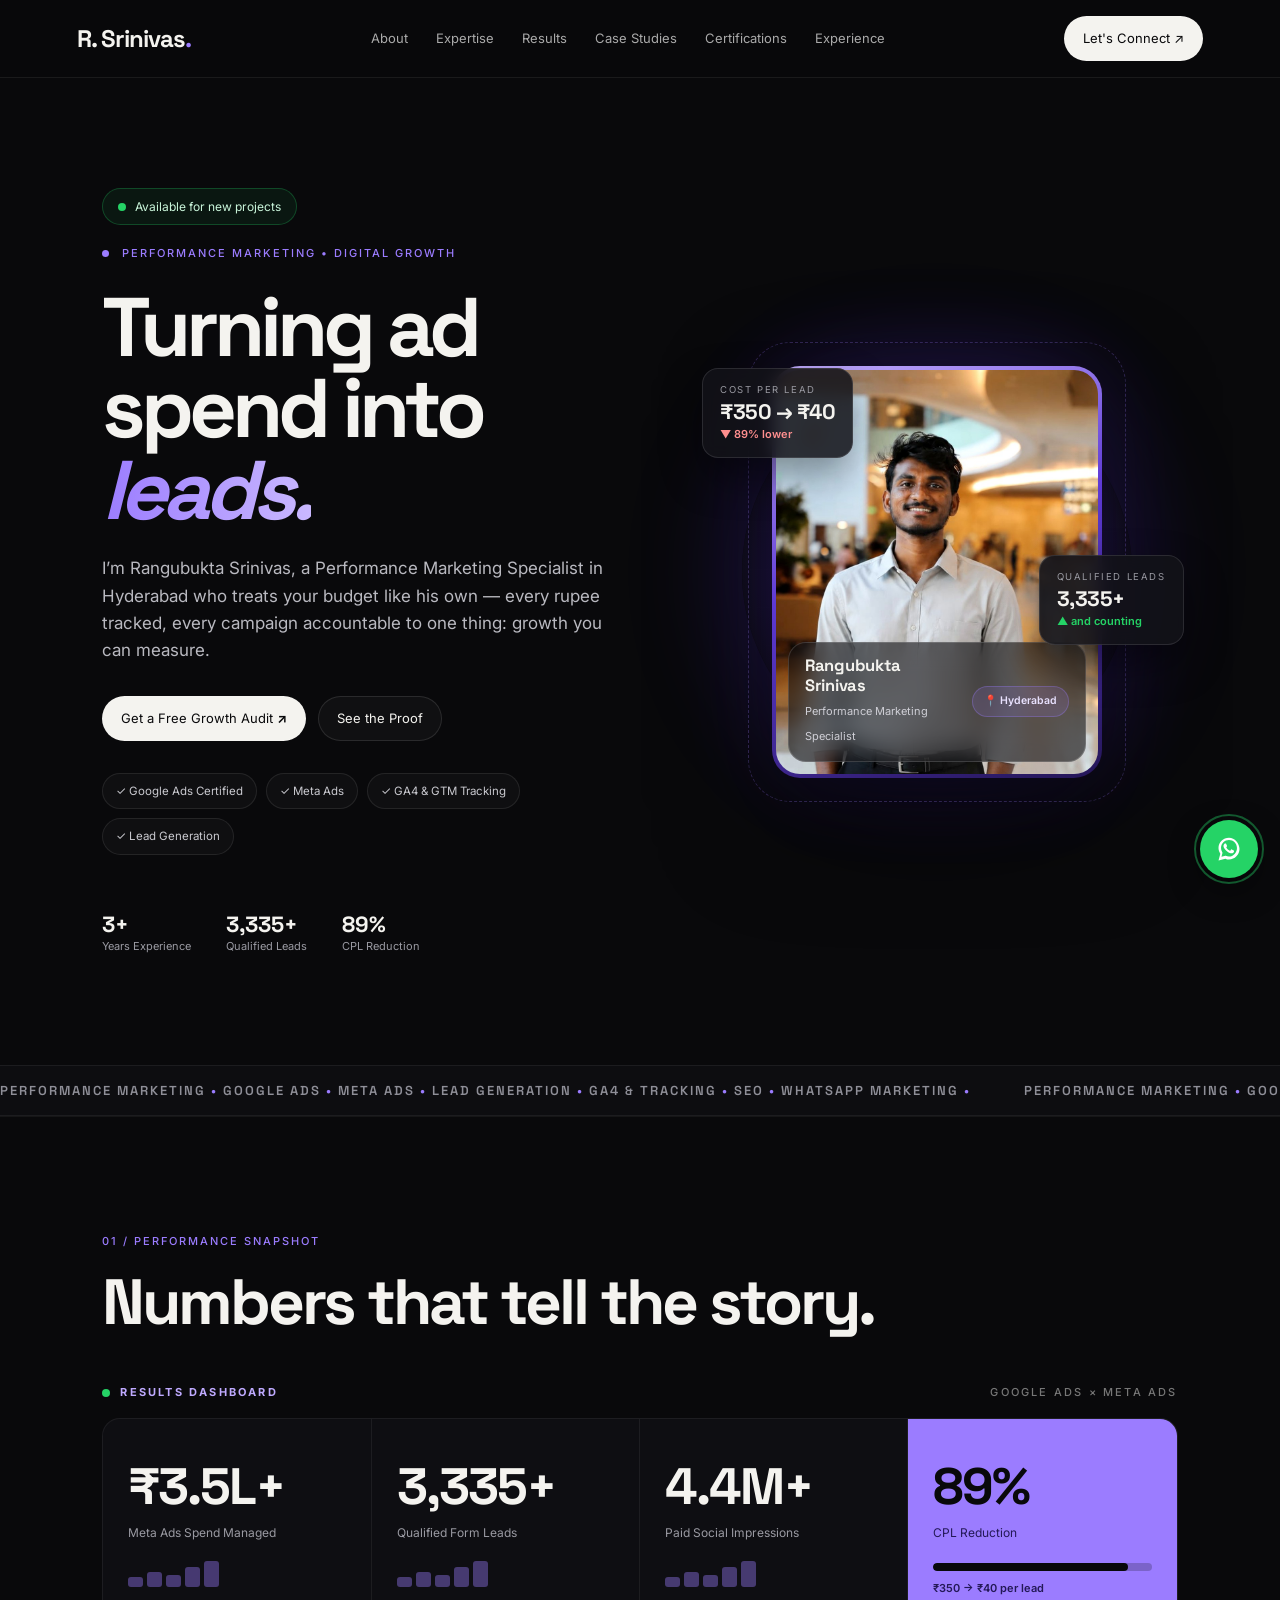
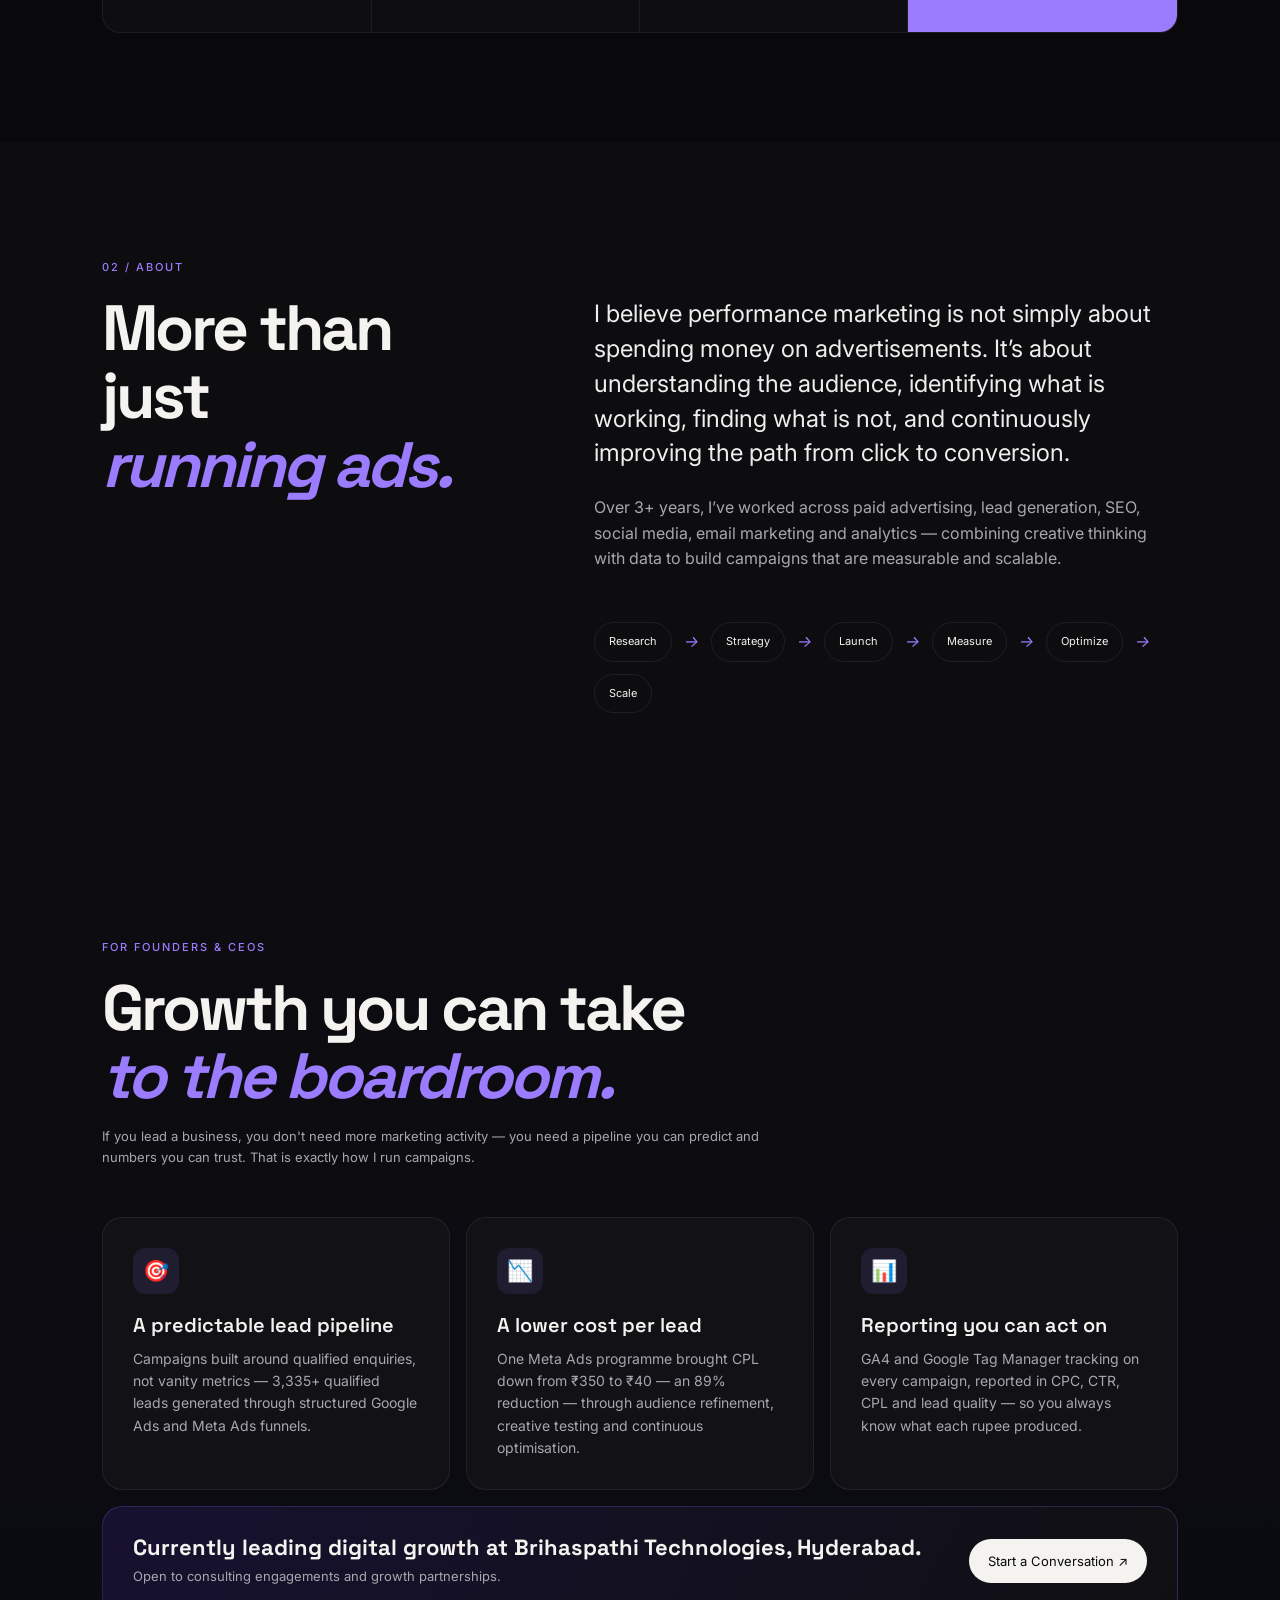
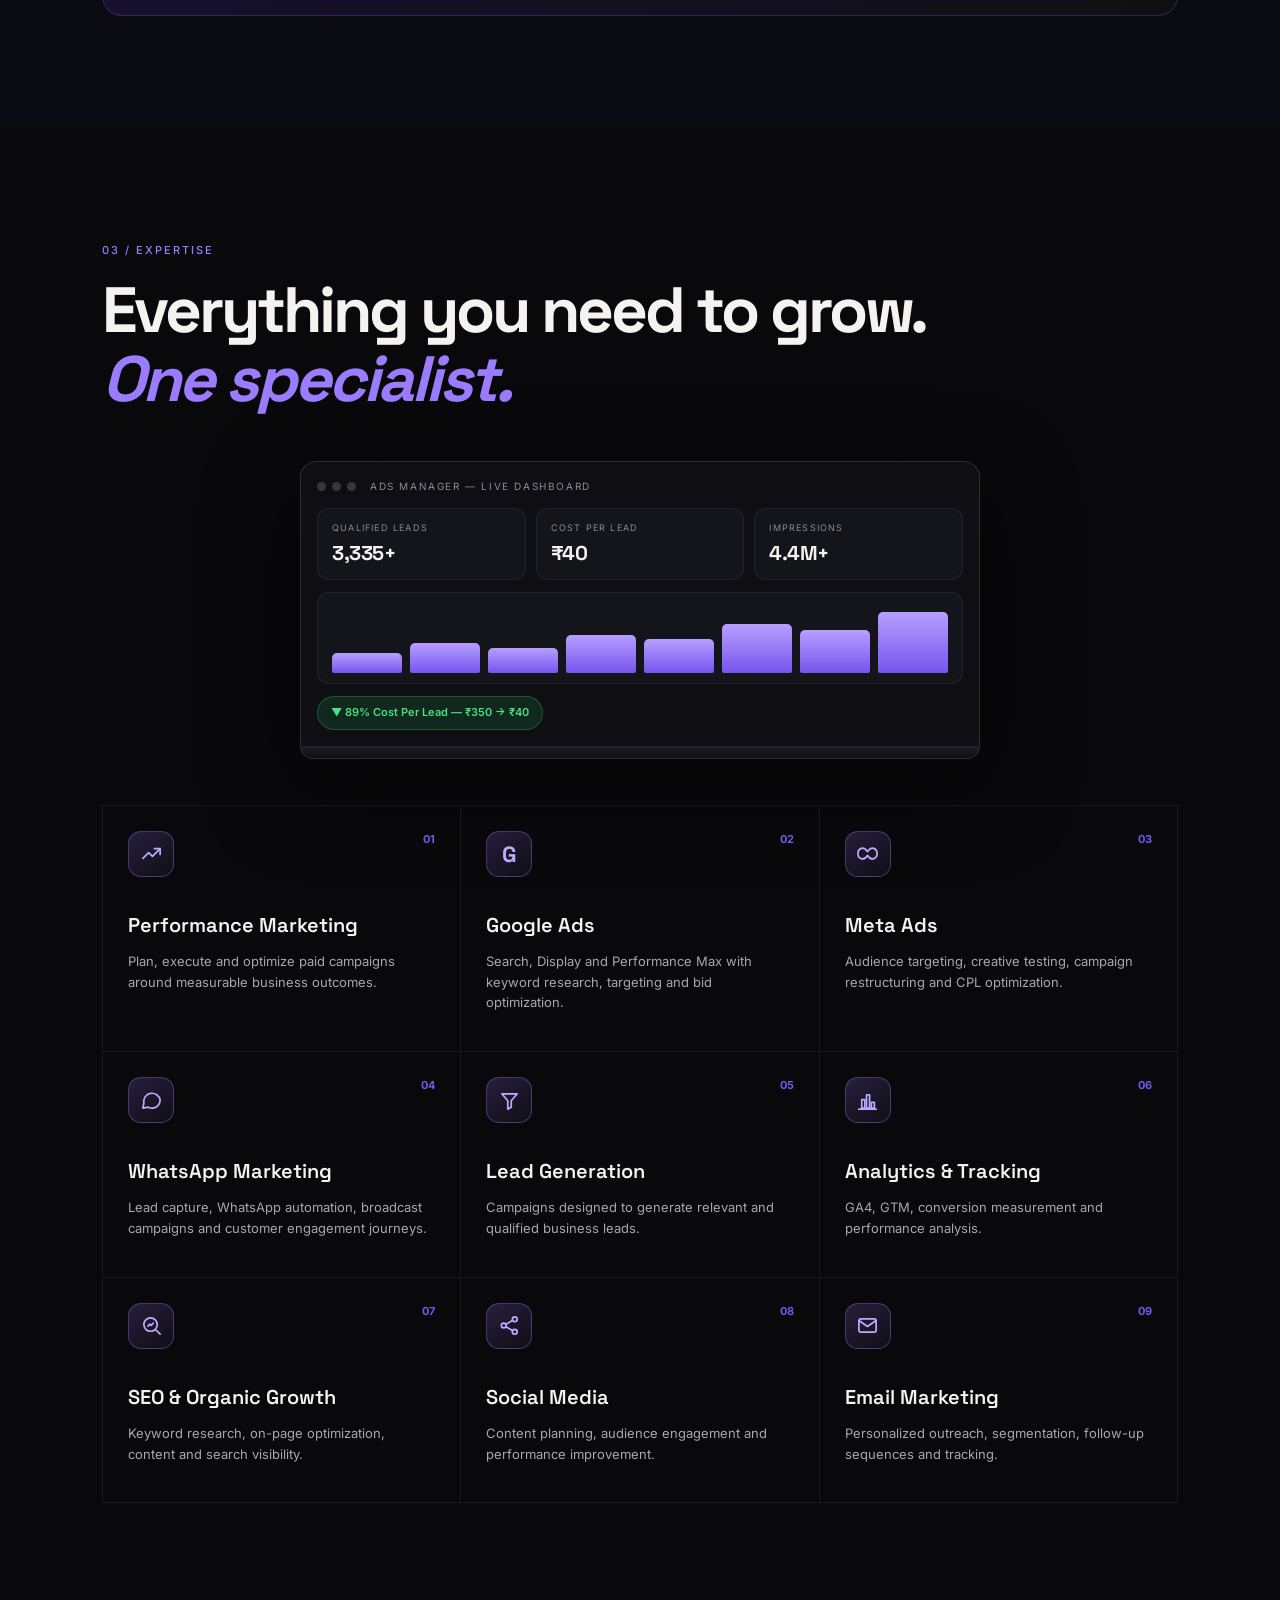
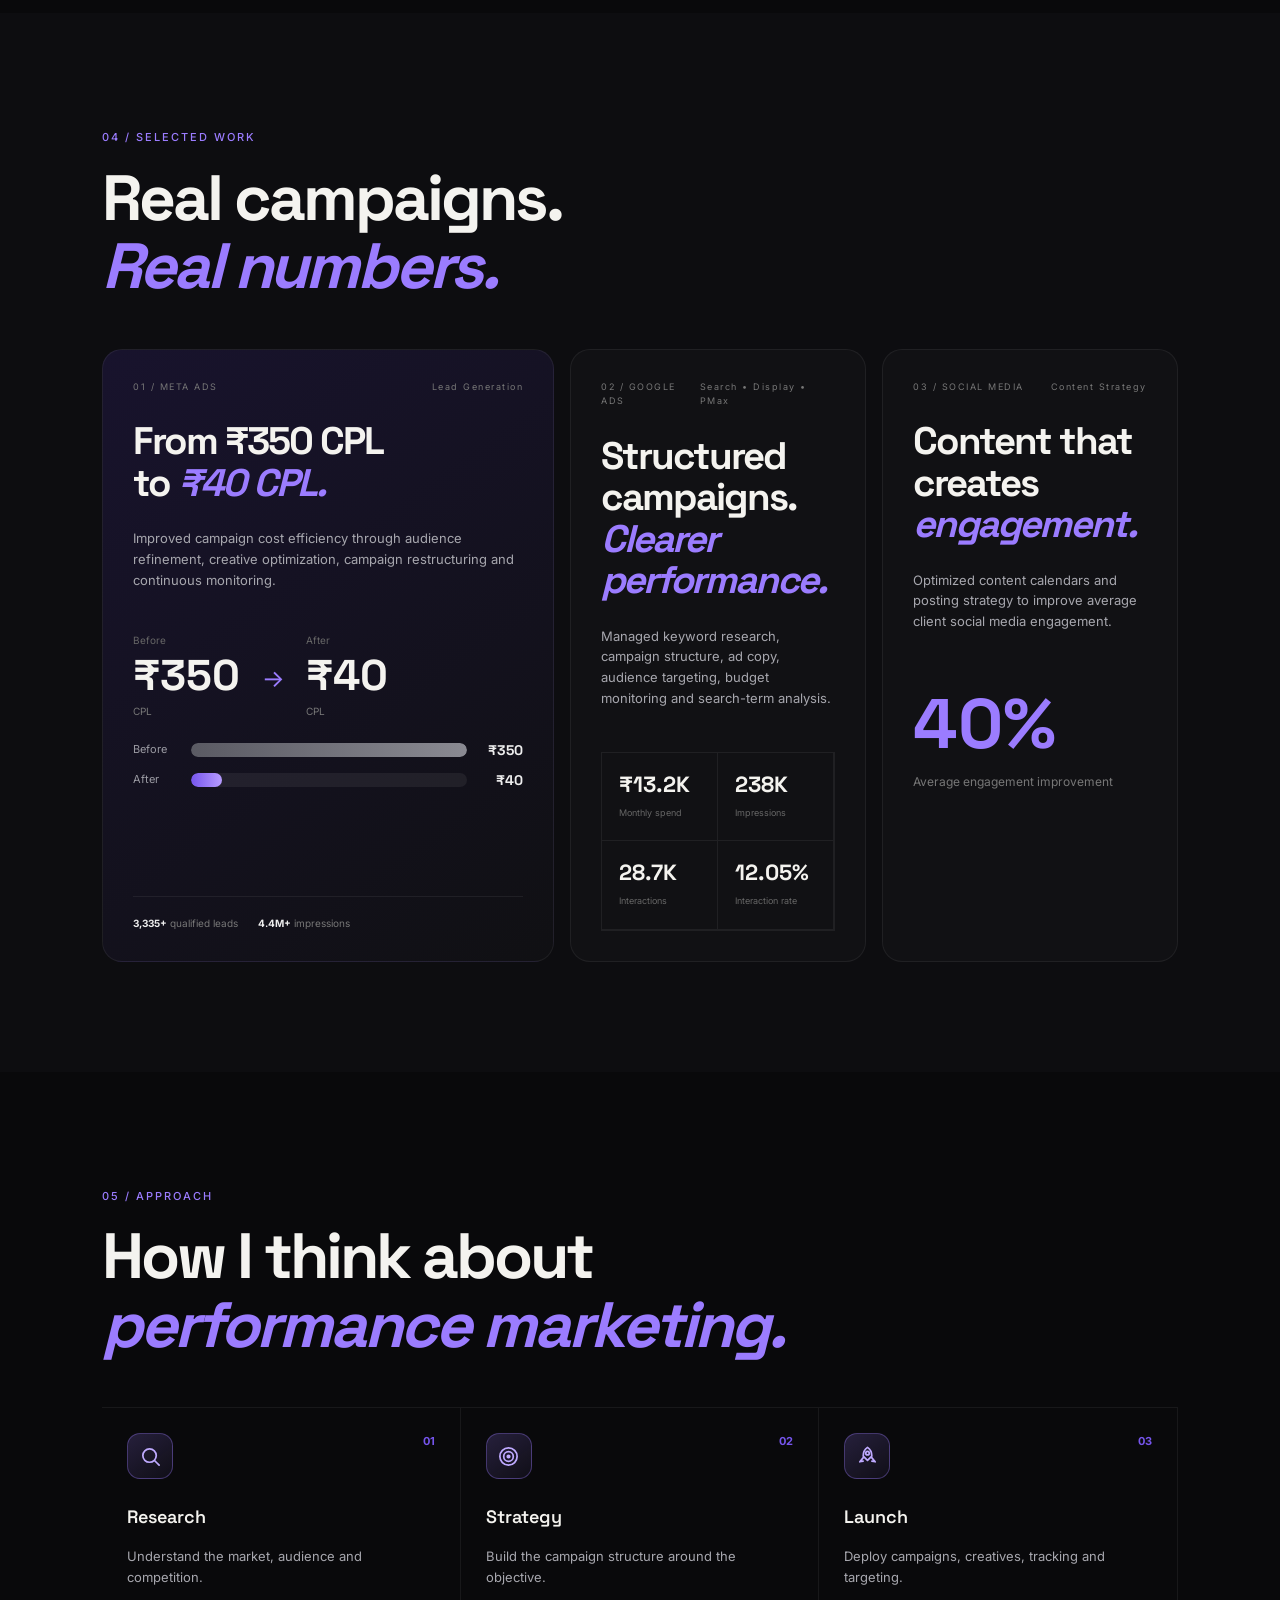
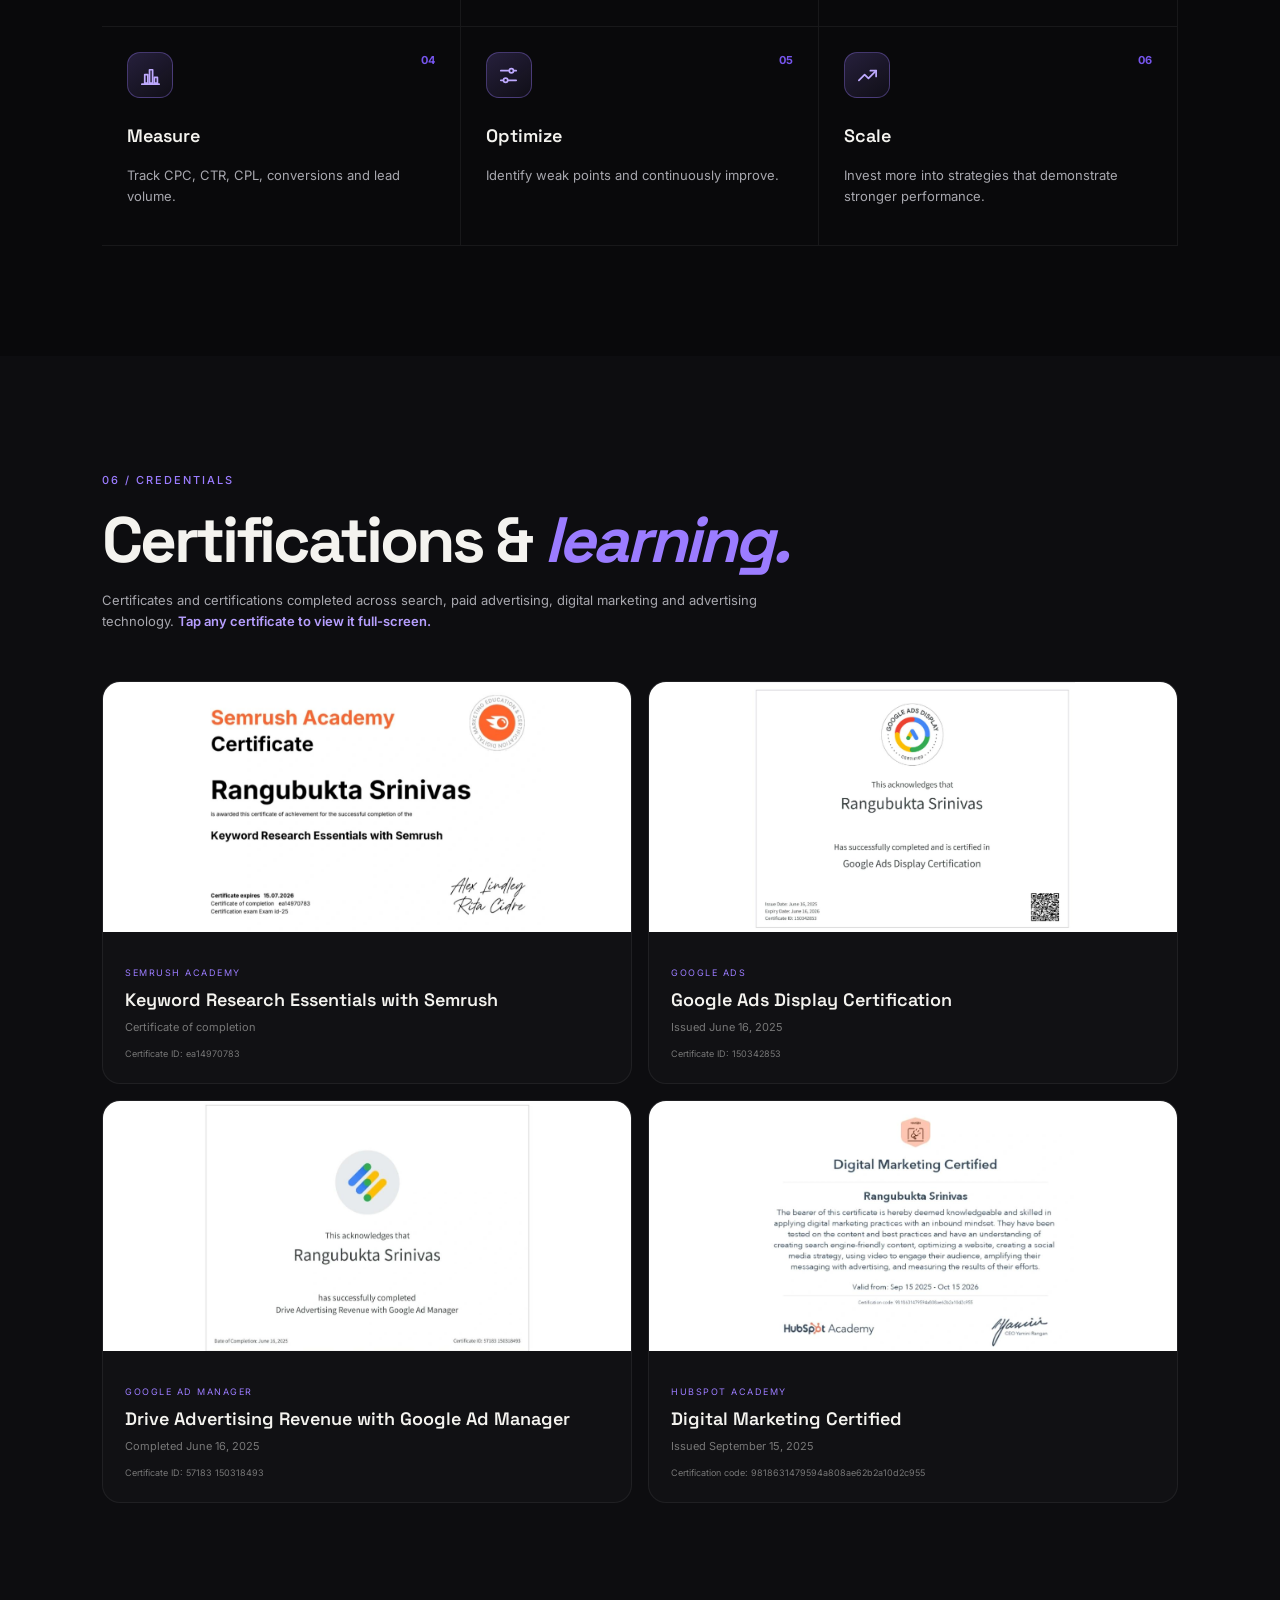
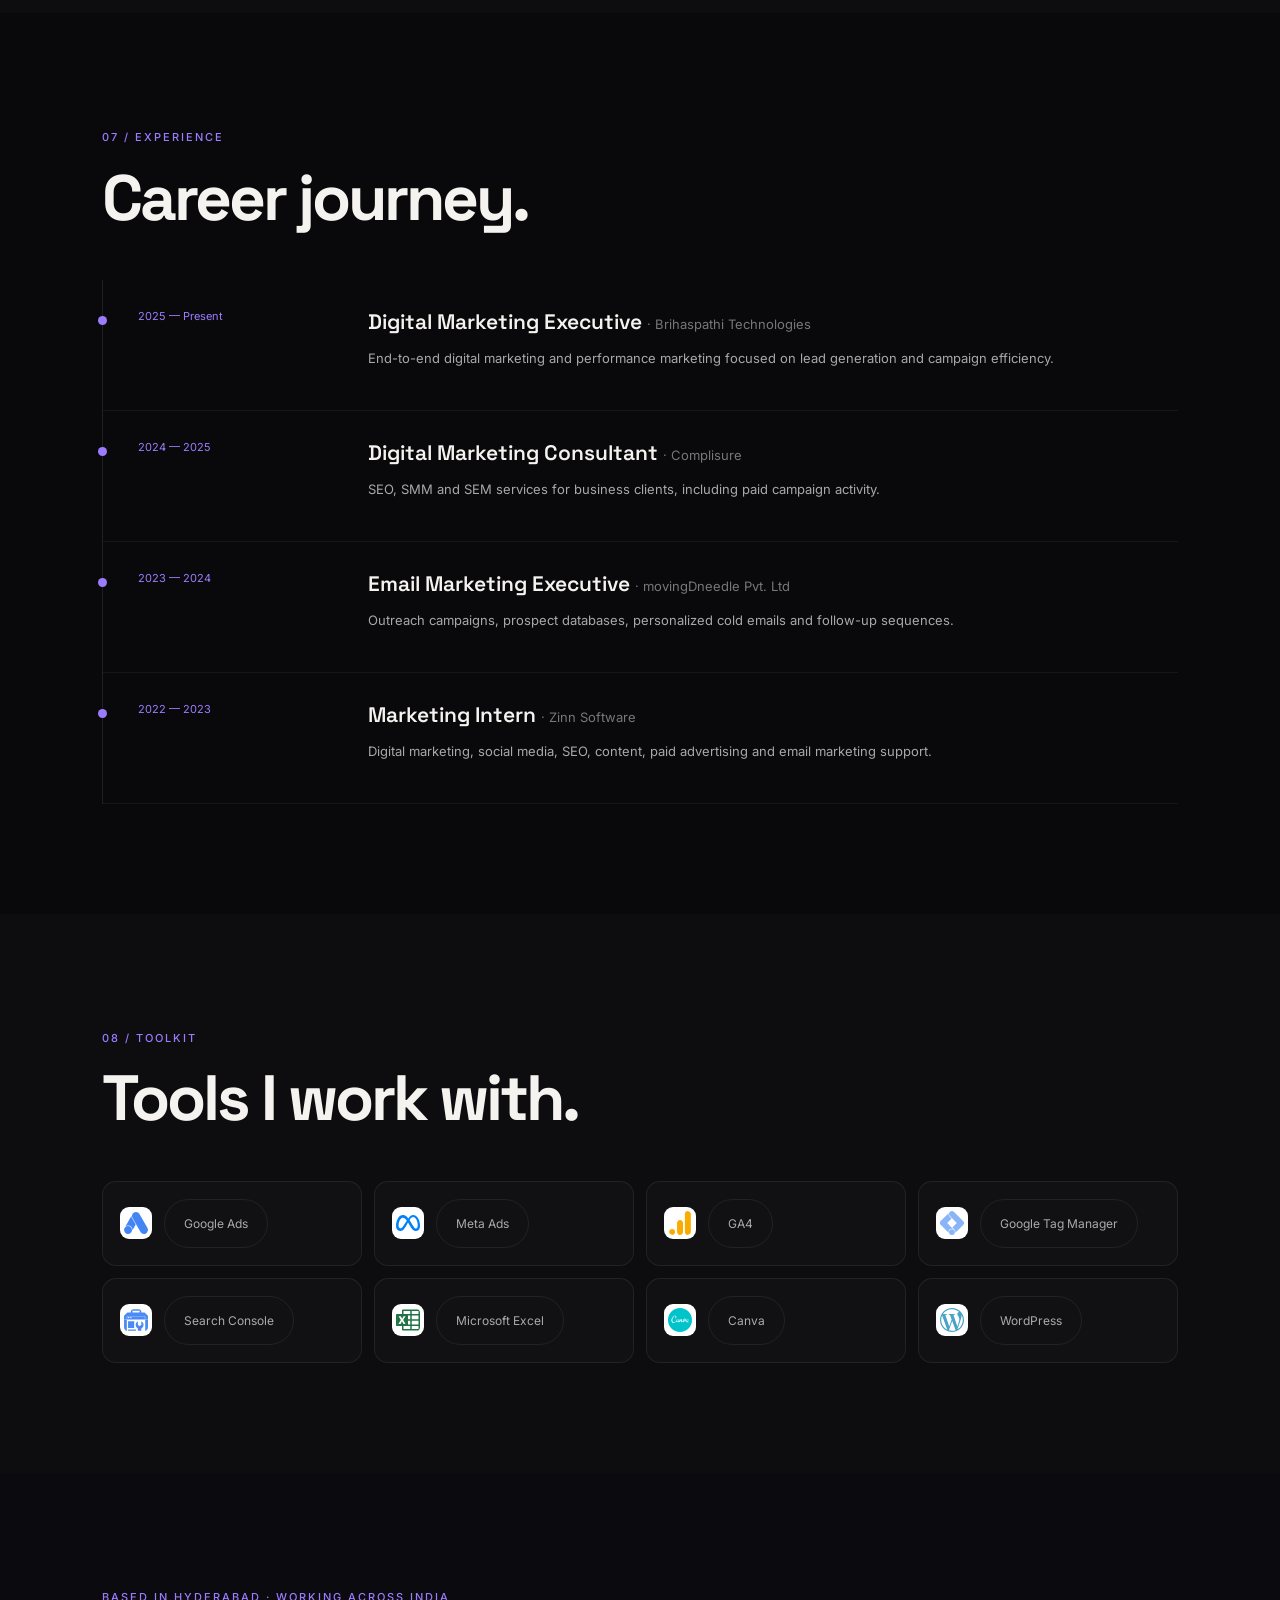
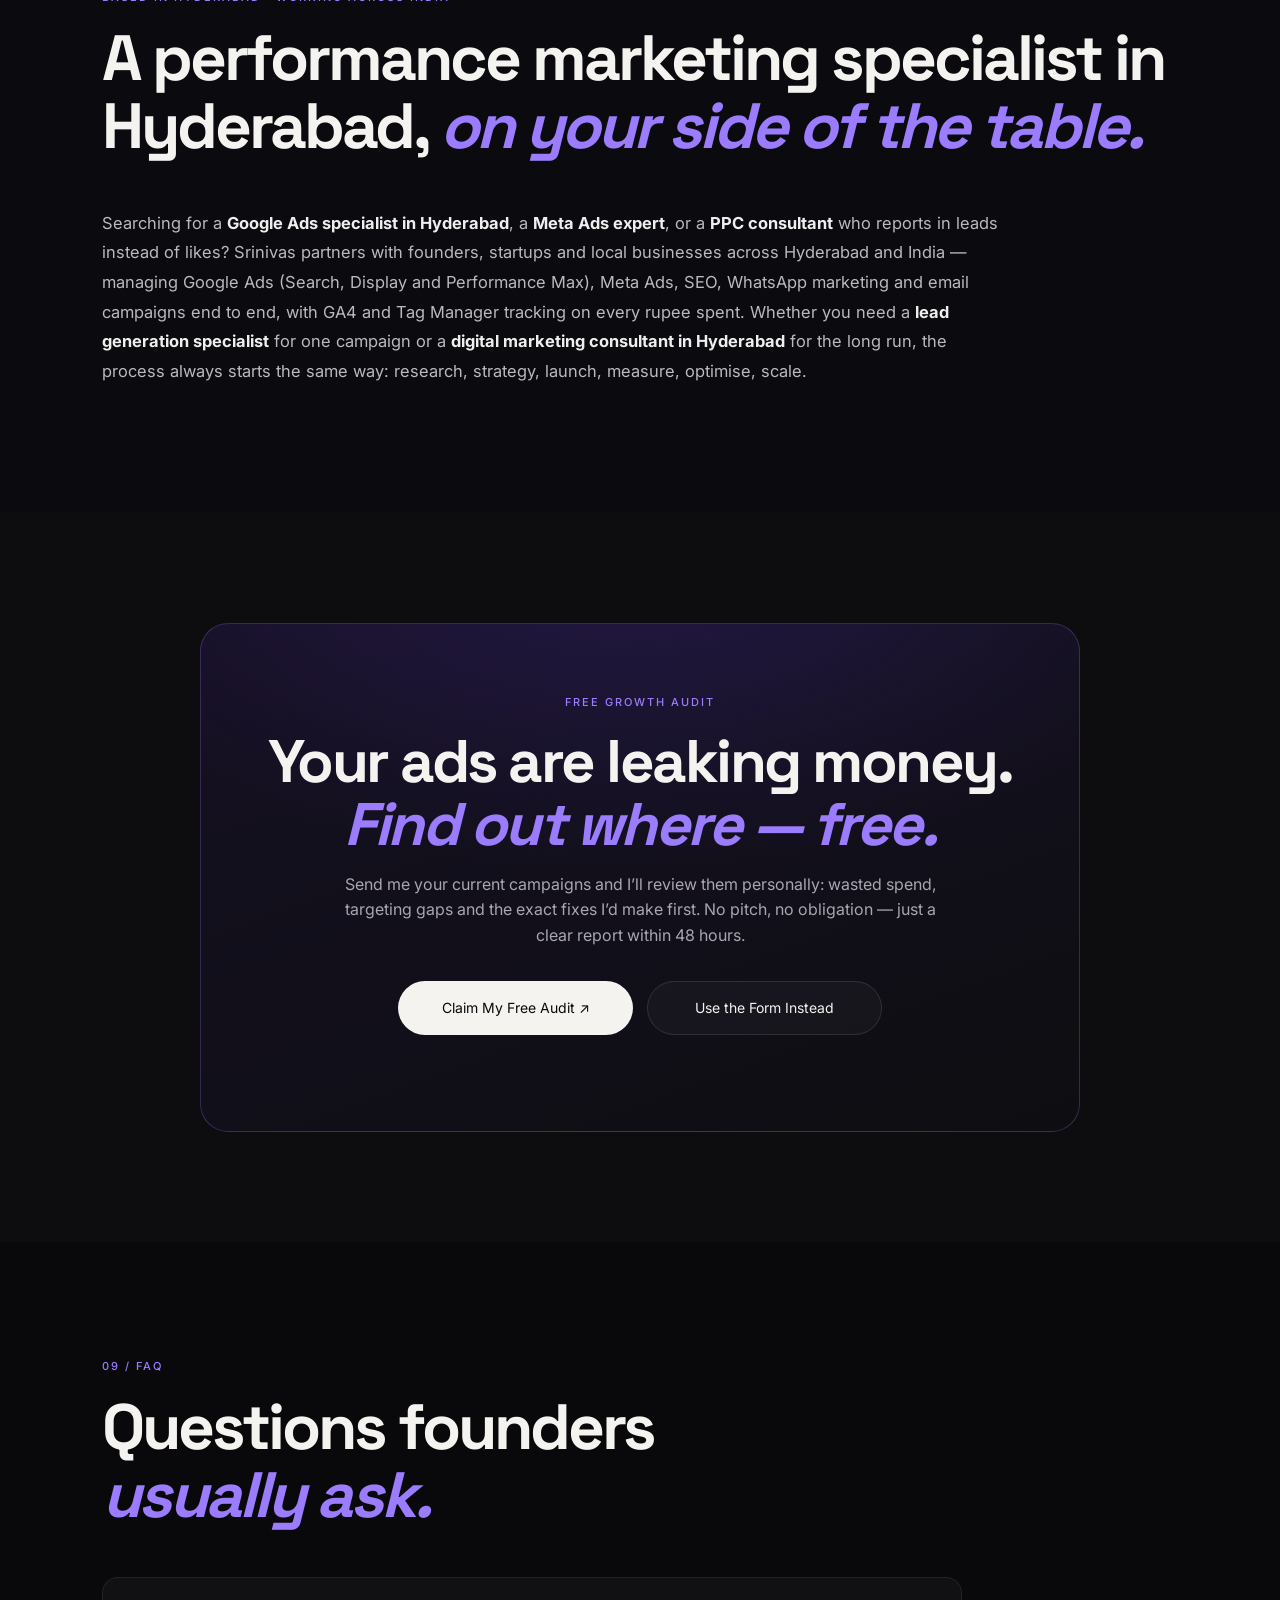
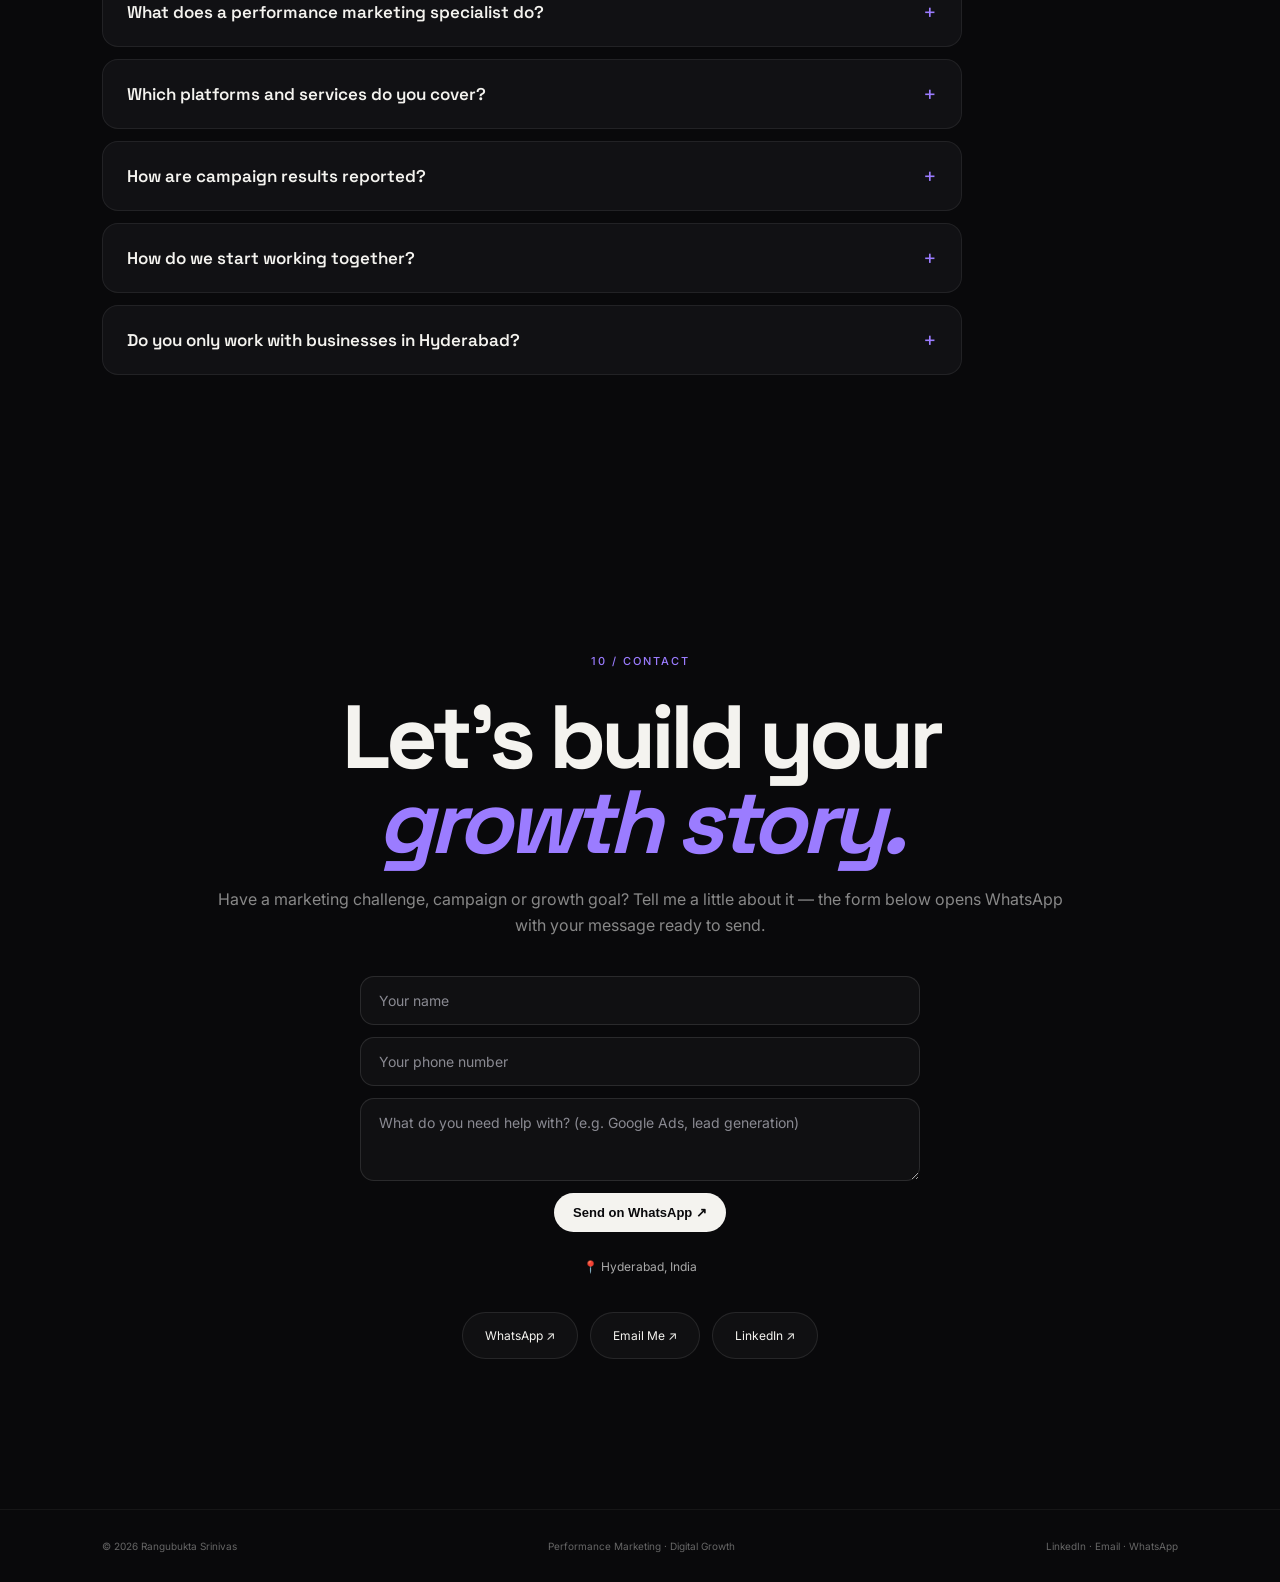
==== commit b49b6326: "Contact cleanup and career journey present-to-past" ====
--- a/index.html
+++ b/index.html
@@ -175,12 +175,12 @@
 </article>
 </div>
 </section>
-<section id="experience" class="experience section"><div class="section-head"><span class="eyebrow">07 / EXPERIENCE</span><h2>Career journey.</h2></div><div class="timeline"><article><span>2022 — 2023</span><div><h3>Marketing Intern <small>· Zinn Software</small></h3><p>Digital marketing, social media, SEO, content, paid advertising and email marketing support.</p></div></article><article><span>2023 — 2024</span><div><h3>Email Marketing Executive <small>· movingDneedle Pvt. Ltd</small></h3><p>Outreach campaigns, prospect databases, personalized cold emails and follow-up sequences.</p></div></article><article><span>2024 — 2025</span><div><h3>Digital Marketing Consultant <small>· Complisure</small></h3><p>SEO, SMM and SEM services for business clients, including paid campaign activity.</p></div></article><article><span>2025 — Present</span><div><h3>Digital Marketing Executive <small>· Brihaspathi Technologies</small></h3><p>End-to-end digital marketing and performance marketing focused on lead generation and campaign efficiency.</p></div></article></div></section>
+<section id="experience" class="experience section"><div class="section-head"><span class="eyebrow">07 / EXPERIENCE</span><h2>Career journey.</h2></div><div class="timeline"><article><span>2025 — Present</span><div><h3>Digital Marketing Executive <small>· Brihaspathi Technologies</small></h3><p>End-to-end digital marketing and performance marketing focused on lead generation and campaign efficiency.</p></div></article><article><span>2024 — 2025</span><div><h3>Digital Marketing Consultant <small>· Complisure</small></h3><p>SEO, SMM and SEM services for business clients, including paid campaign activity.</p></div></article><article><span>2023 — 2024</span><div><h3>Email Marketing Executive <small>· movingDneedle Pvt. Ltd</small></h3><p>Outreach campaigns, prospect databases, personalized cold emails and follow-up sequences.</p></div></article><article><span>2022 — 2023</span><div><h3>Marketing Intern <small>· Zinn Software</small></h3><p>Digital marketing, social media, SEO, content, paid advertising and email marketing support.</p></div></article></div></section>
 <section class="tools section"><div class="section-head"><span class="eyebrow">08 / TOOLKIT</span><h2>Tools I work with.</h2></div><div class="tool-cloud"><div class="tool"><img loading="lazy" decoding="async" src="assets/logos/googleads.svg" alt="Google Ads logo"><span>Google Ads</span></div><div class="tool"><img loading="lazy" decoding="async" src="assets/logos/meta.svg" alt="Meta logo"><span>Meta Ads</span></div><div class="tool"><img loading="lazy" decoding="async" src="assets/logos/googleanalytics.svg" alt="Google Analytics logo"><span>GA4</span></div><div class="tool"><img loading="lazy" decoding="async" src="assets/logos/googletagmanager.svg" alt="Google Tag Manager logo"><span>Google Tag Manager</span></div><div class="tool"><img loading="lazy" decoding="async" src="assets/logos/googlesearchconsole.svg" alt="Google Search Console logo"><span>Search Console</span></div><div class="tool"><img loading="lazy" decoding="async" src="assets/logos/microsoftexcel.svg" alt="Microsoft logo"><span>Microsoft Excel</span></div><div class="tool"><img loading="lazy" decoding="async" src="assets/logos/canva.svg" alt="Canva logo"><span>Canva</span></div><div class="tool"><img loading="lazy" decoding="async" src="assets/logos/wordpress.svg" alt="WordPress logo"><span>WordPress</span></div></div></section>
 <section class="seo-note section"><div class="section-head"><span class="eyebrow">BASED IN HYDERABAD · WORKING ACROSS INDIA</span><h2>A performance marketing specialist in Hyderabad, <em>on your side of the table.</em></h2></div><p>Searching for a <strong>Google Ads specialist in Hyderabad</strong>, a <strong>Meta Ads expert</strong>, or a <strong>PPC consultant</strong> who reports in leads instead of likes? Srinivas partners with founders, startups and local businesses across Hyderabad and India — managing Google Ads (Search, Display and Performance Max), Meta Ads, SEO, WhatsApp marketing and email campaigns end to end, with GA4 and Tag Manager tracking on every rupee spent. Whether you need a <strong>lead generation specialist</strong> for one campaign or a <strong>digital marketing consultant in Hyderabad</strong> for the long run, the process always starts the same way: research, strategy, launch, measure, optimise, scale.</p></section>
 <section class="offer section"><div class="offer-inner"><span class="eyebrow">FREE GROWTH AUDIT</span><h2>Your ads are leaking money.<br><em>Find out where — free.</em></h2><p>Send me your current campaigns and I’ll review them personally: wasted spend, targeting gaps and the exact fixes I’d make first. No pitch, no obligation — just a clear report within 48 hours.</p><div class="actions center offer-actions"><a class="btn primary" href="https://wa.me/919492727646?text=Hi%20Srinivas%2C%20I%20want%20a%20free%20growth%20audit%20of%20my%20ads." target="_blank" rel="noopener">Claim My Free Audit ↗</a><a class="btn ghost" href="#contact">Use the Form Instead</a></div></div></section>
 <section class="faq section"><div class="section-head"><span class="eyebrow">09 / FAQ</span><h2>Questions founders<br><em>usually ask.</em></h2></div><div class="faq-list"><details><summary>What does a performance marketing specialist do?</summary><p>A performance marketing specialist plans, runs and measures paid campaigns — Google Ads, Meta Ads and other paid media — against business outcomes like qualified leads and cost per lead, instead of impressions alone. The work covers research, strategy, launch, measurement and continuous optimisation.</p></details><details><summary>Which platforms and services do you cover?</summary><p>Google Ads (Search, Display and Performance Max), Meta Ads, lead generation, WhatsApp marketing, analytics and tracking with GA4 and Google Tag Manager, SEO and organic growth, social media and email marketing.</p></details><details><summary>How are campaign results reported?</summary><p>Every campaign is tracked with GA4 and Google Tag Manager conversion measurement. Reporting focuses on CPC, CTR, CPL, conversions and lead volume, so it is always clear what each rupee of spend produced.</p></details><details><summary>How do we start working together?</summary><p>Reach out on WhatsApp, through the contact form above, or on LinkedIn. Every engagement starts with research — your market, audience and competition — before a strategy and campaign structure are built around your objective.</p></details><details><summary>Do you only work with businesses in Hyderabad?</summary><p>I’m based in Hyderabad and work with clients across India. Campaigns are managed remotely with tracking and reporting online, so distance never slows the work — most client communication happens on calls and WhatsApp.</p></details></div></section>
-<section id="contact" class="contact section"><div class="contact-inner"><span class="eyebrow">10 / CONTACT</span><h2>Let's build your<br><em>growth story.</em></h2><p>Have a marketing challenge, campaign or growth goal? Tell me a little about it — the form below opens WhatsApp with your message ready to send.</p><form id="lead-form" class="lead-form"><input type="text" id="lead-name" name="name" placeholder="Your name" autocomplete="name" required><input type="tel" id="lead-phone" name="phone" placeholder="Your phone number" autocomplete="tel" required><textarea id="lead-msg" name="message" rows="3" placeholder="What do you need help with? (e.g. Google Ads, lead generation)" required></textarea><button type="submit" class="btn primary">Send on WhatsApp ↗</button></form><div class="contact-details"><span>📍 Hyderabad, India</span><a href="tel:+919492727646">📞 +91 94927 27646</a><a href="https://wa.me/919492727646" target="_blank" rel="noopener">💬 WhatsApp: +91 94927 27646</a><a href="mailto:rangubuktasrinivas@gmail.com">✉ rangubuktasrinivas@gmail.com</a><a href="https://www.linkedin.com/in/srinivas-rangubukta-4a412b27b/" target="_blank" rel="noopener">in LinkedIn Profile</a></div><div class="contact-links"><a href="https://wa.me/919492727646?text=Hi%20Srinivas%2C%20I%27d%20like%20to%20discuss%20a%20marketing%20project." target="_blank" rel="noopener">WhatsApp ↗</a><a href="mailto:rangubuktasrinivas@gmail.com">Email Me ↗</a><a href="https://www.linkedin.com/in/srinivas-rangubukta-4a412b27b/" target="_blank" rel="noopener">LinkedIn ↗</a></div></div></section>
+<section id="contact" class="contact section"><div class="contact-inner"><span class="eyebrow">10 / CONTACT</span><h2>Let's build your<br><em>growth story.</em></h2><p>Have a marketing challenge, campaign or growth goal? Tell me a little about it — the form below opens WhatsApp with your message ready to send.</p><form id="lead-form" class="lead-form"><input type="text" id="lead-name" name="name" placeholder="Your name" autocomplete="name" required><input type="tel" id="lead-phone" name="phone" placeholder="Your phone number" autocomplete="tel" required><textarea id="lead-msg" name="message" rows="3" placeholder="What do you need help with? (e.g. Google Ads, lead generation)" required></textarea><button type="submit" class="btn primary">Send on WhatsApp ↗</button></form><div class="contact-details"><span>📍 Hyderabad, India</span></div><div class="contact-links"><a href="https://wa.me/919492727646?text=Hi%20Srinivas%2C%20I%27d%20like%20to%20discuss%20a%20marketing%20project." target="_blank" rel="noopener">WhatsApp ↗</a><a href="mailto:rangubuktasrinivas@gmail.com">Email Me ↗</a><a href="https://www.linkedin.com/in/srinivas-rangubukta-4a412b27b/" target="_blank" rel="noopener">LinkedIn ↗</a></div></div></section>
 </main><footer><span>© 2026 Rangubukta Srinivas</span><span>Performance Marketing · Digital Growth</span><span class="footer-links"><a href="https://www.linkedin.com/in/srinivas-rangubukta-4a412b27b/" target="_blank" rel="noopener">LinkedIn</a> · <a href="mailto:rangubuktasrinivas@gmail.com">Email</a> · <a href="https://wa.me/919492727646" target="_blank" rel="noopener">WhatsApp</a></span></footer>
 <div class="lightbox" id="lightbox" aria-hidden="true"><button class="lb-close" aria-label="Close certificate view">✕</button><img id="lbImg" src="" alt=""><p id="lbCap"></p></div>
 <a class="wa-float" href="https://wa.me/919492727646?text=Hi%20Srinivas%2C%20I%27d%20like%20to%20discuss%20a%20marketing%20project." target="_blank" rel="noopener" aria-label="Chat on WhatsApp"><svg viewBox="0 0 32 32" width="28" height="28" fill="#fff" aria-hidden="true"><path d="M16 3C9.4 3 4 8.3 4 14.9c0 2.4.8 4.6 2.1 6.4L4 29l7.9-2c1.2.7 2.6 1 4.1 1 6.6 0 12-5.3 12-11.9S22.6 3 16 3zm0 21.7c-1.3 0-2.6-.3-3.7-.9l-.3-.2-4.6 1.2 1.2-4.5-.2-.3a9.7 9.7 0 0 1-1.5-5.2C6.9 9.6 11 5.6 16 5.6S25.1 9.6 25.1 14.8 21 24.7 16 24.7zm5.3-7.2c-.3-.2-1.7-.9-2-1-.3-.1-.5-.2-.8.2-.2.3-.9 1-.9 1.2-.2.2-.3.2-.6.1a8 8 0 0 1-4-3.5c-.3-.5.3-.5.7-1.6.1-.2 0-.4 0-.5l-.9-2.1c-.2-.6-.5-.5-.7-.5h-.6c-.2 0-.5.1-.8.4-.3.3-1 1-1 2.5s1.1 2.9 1.2 3c.2.2 2.1 3.2 5.1 4.5.7.3 1.3.5 1.7.6.7.2 1.4.2 1.9.1.6-.1 1.7-.8 2-1.5.2-.7.2-1.3.2-1.5-.1-.1-.3-.2-.5-.3z"/></svg></a>
